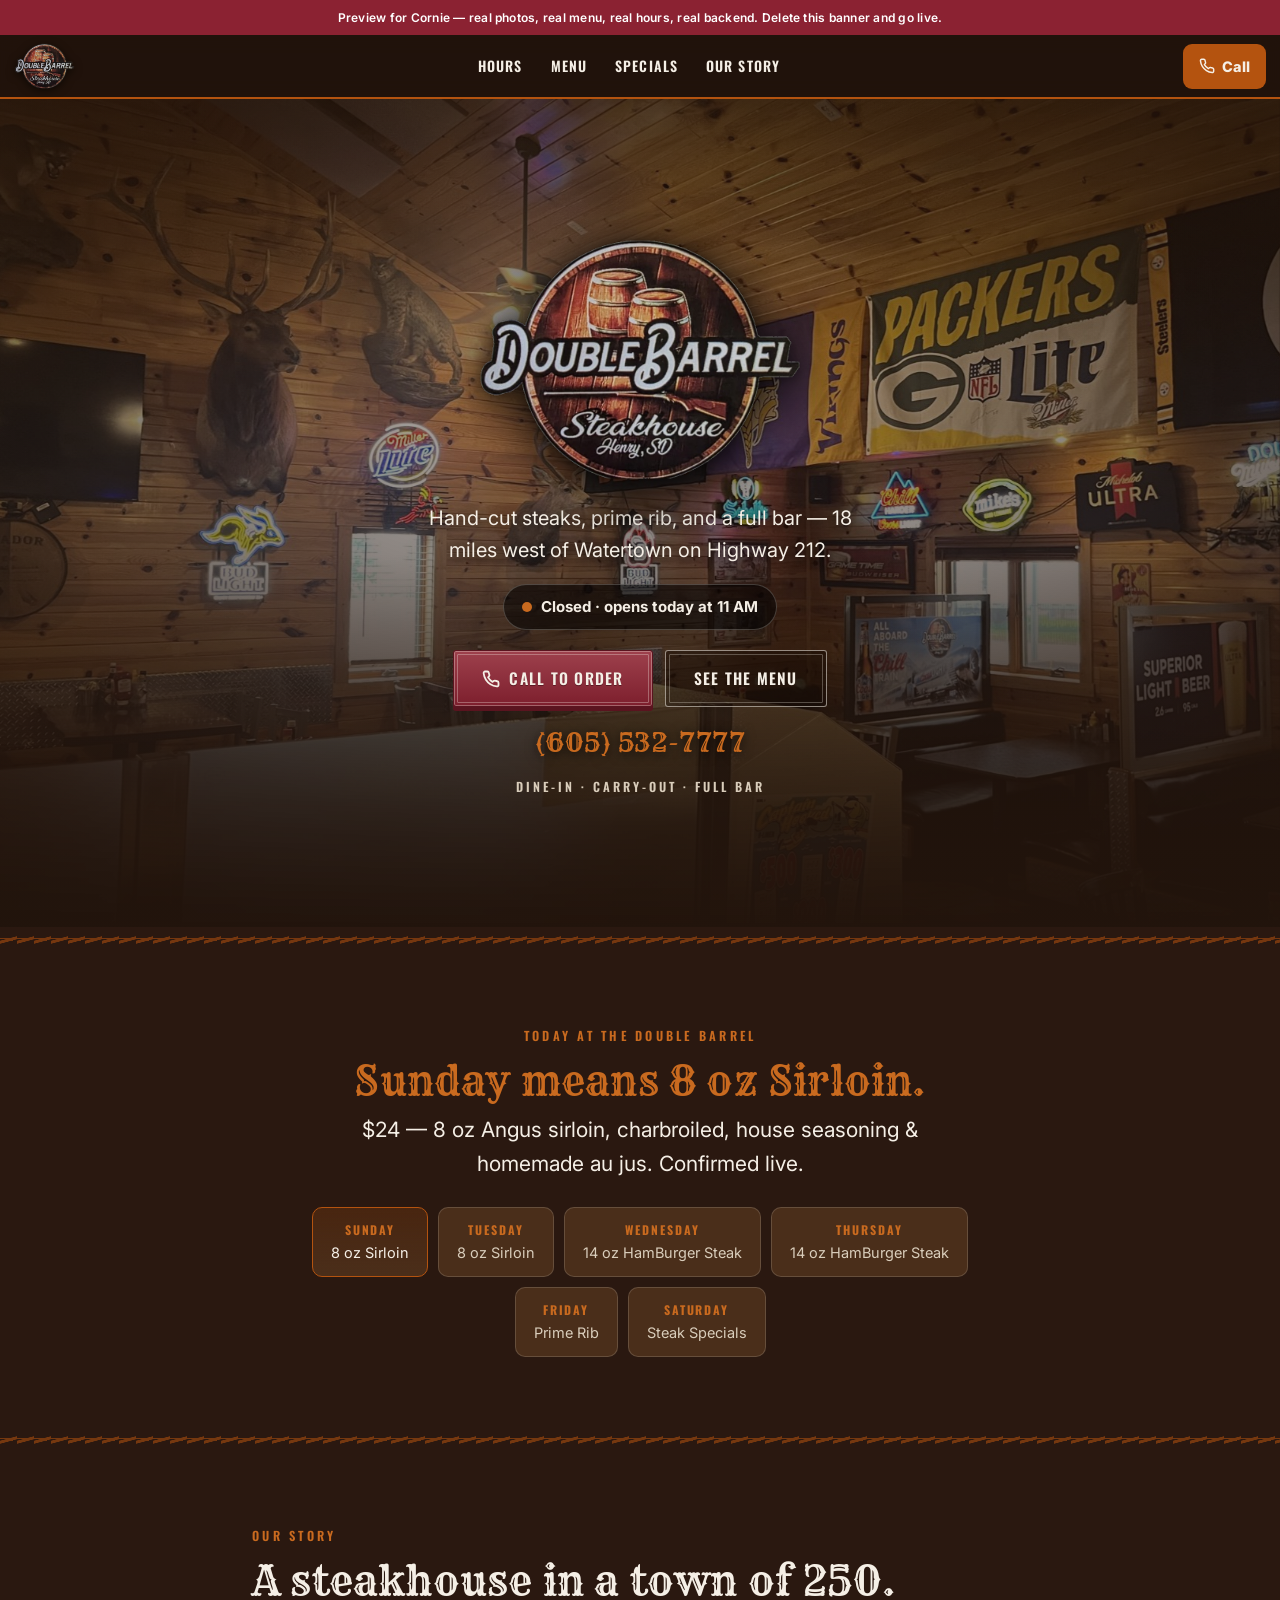
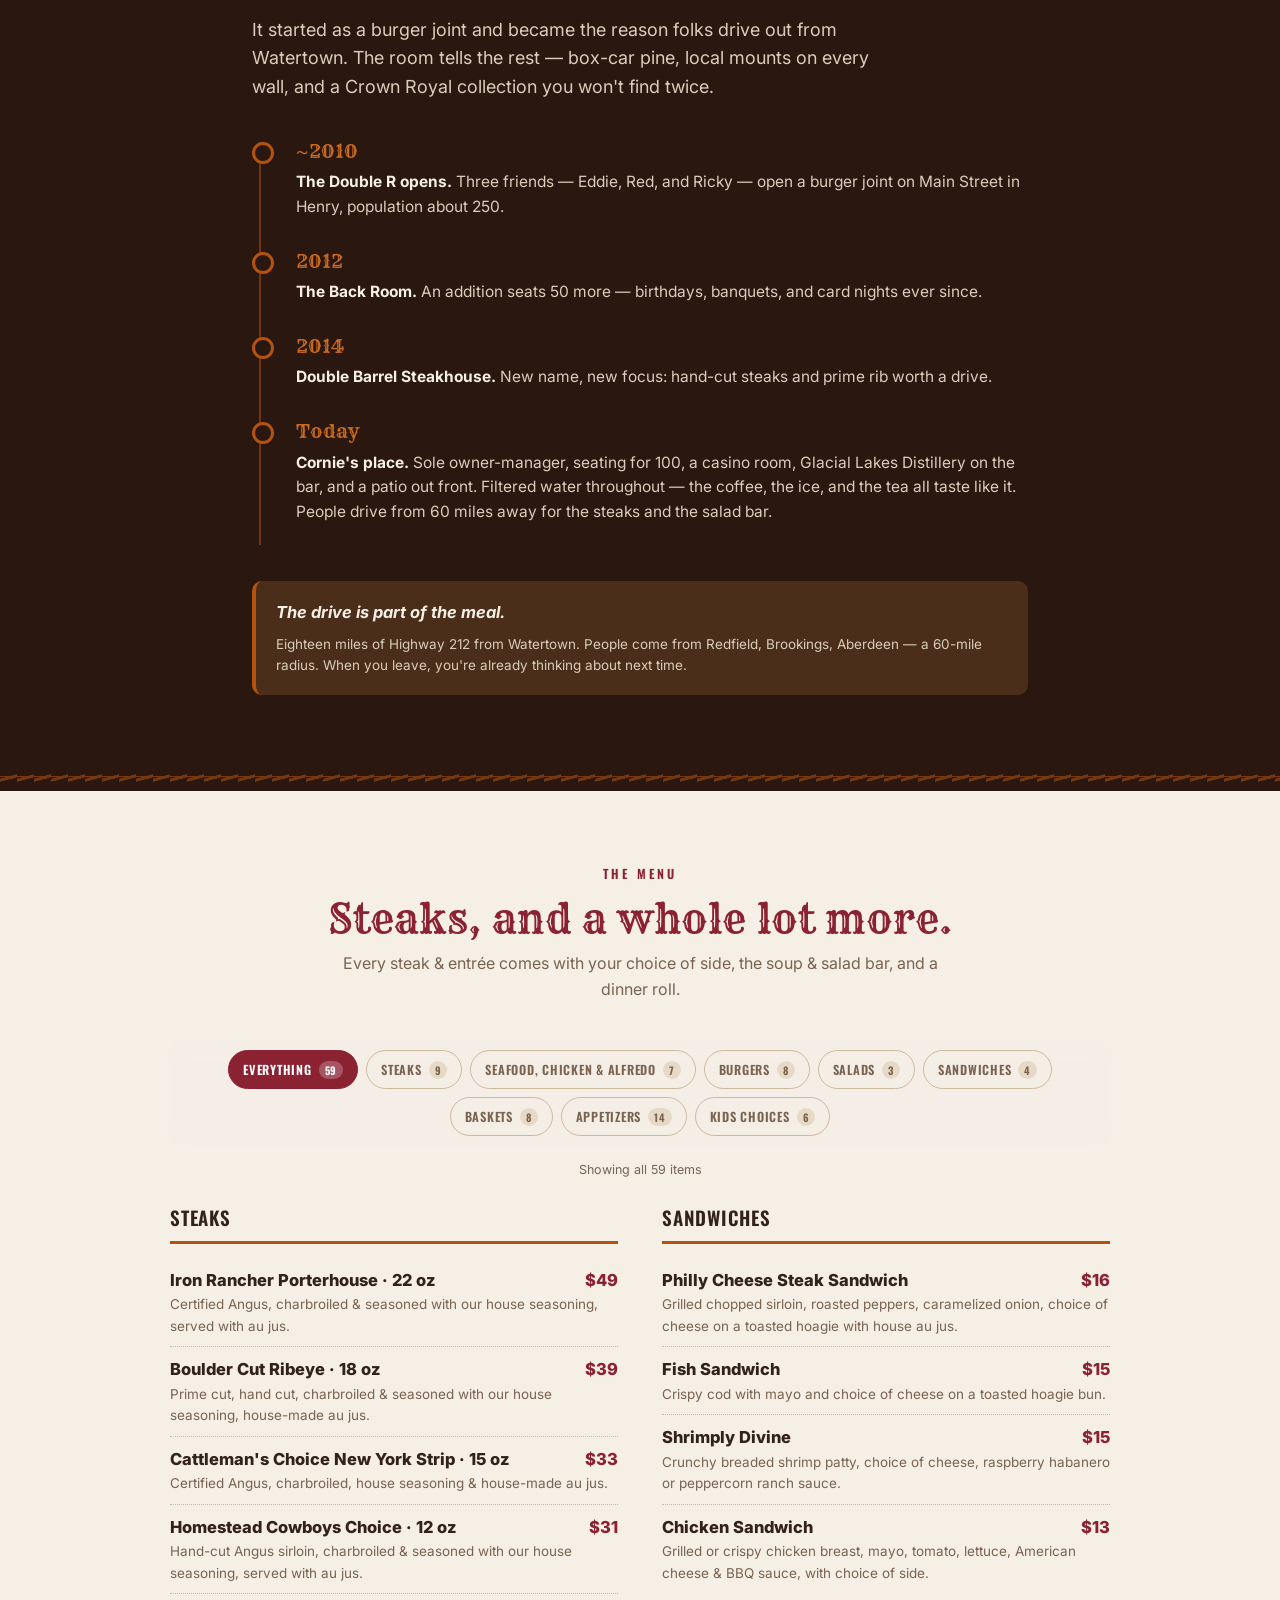
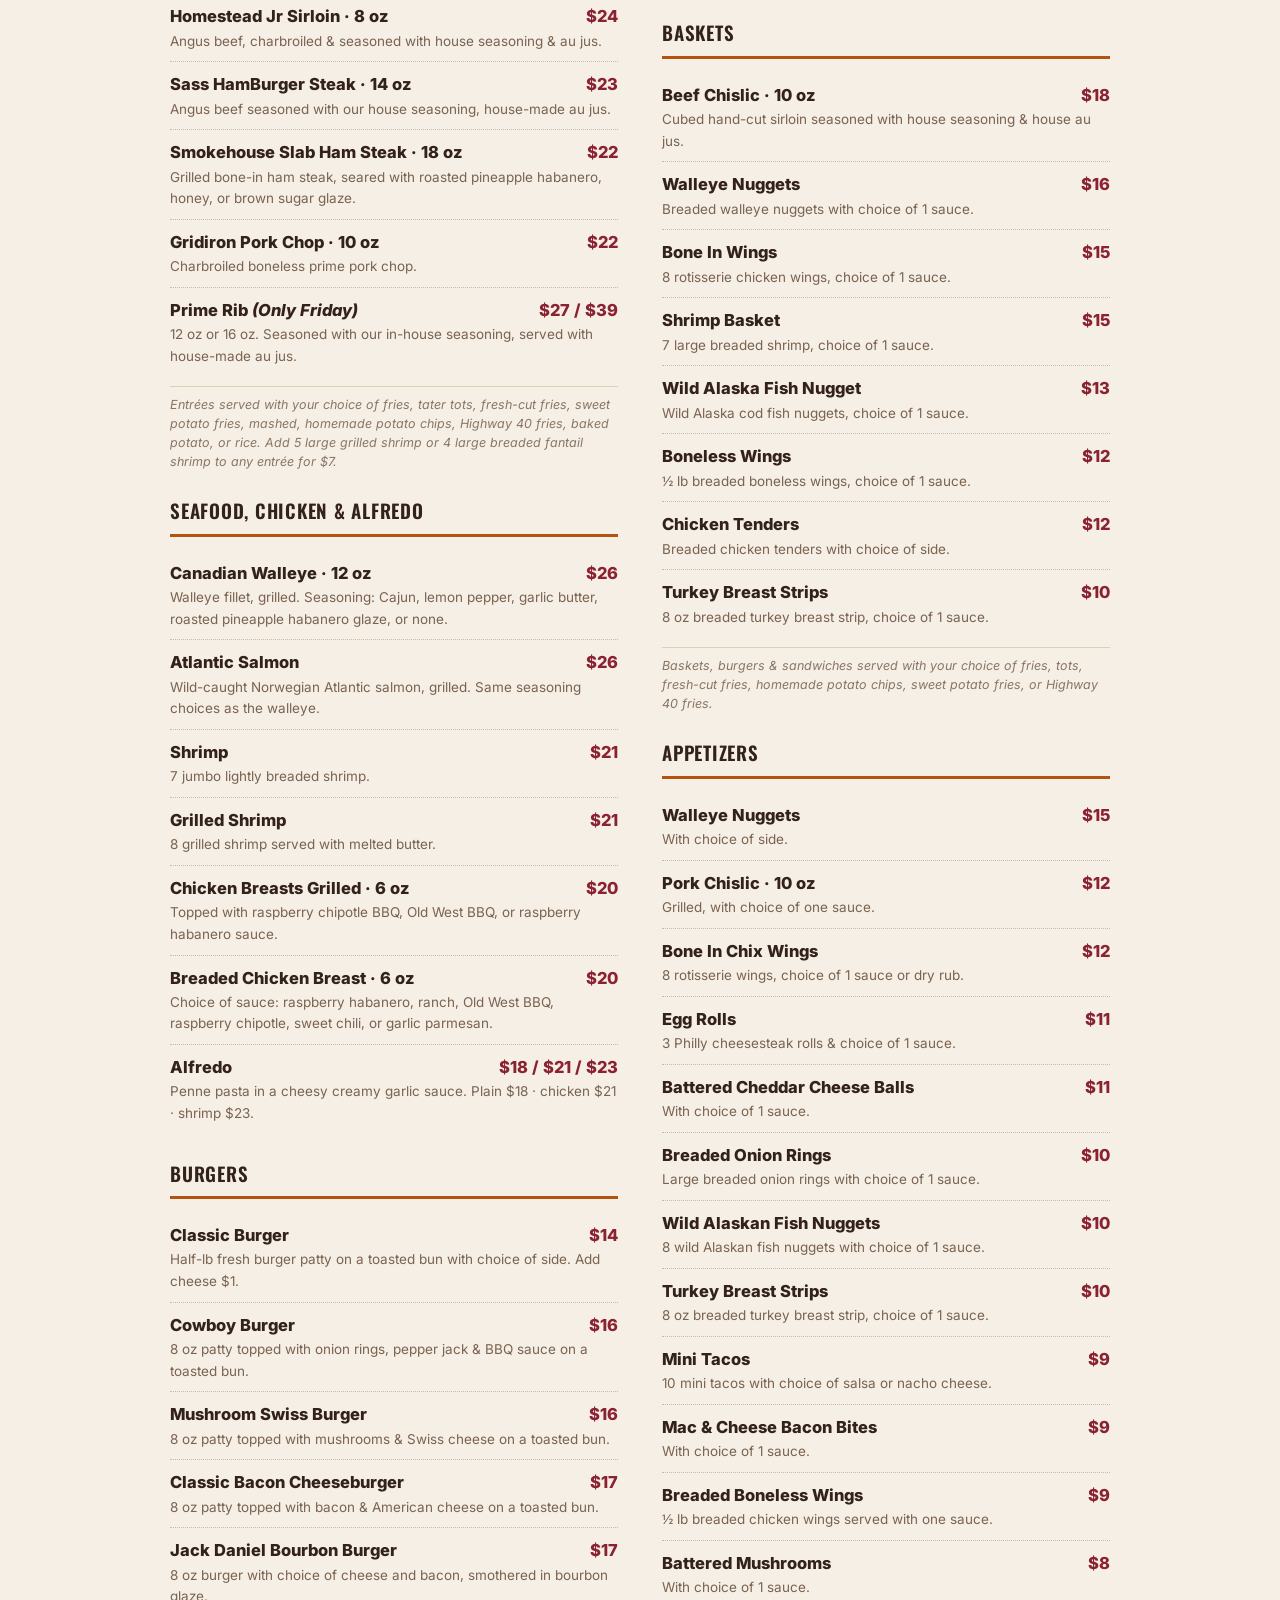
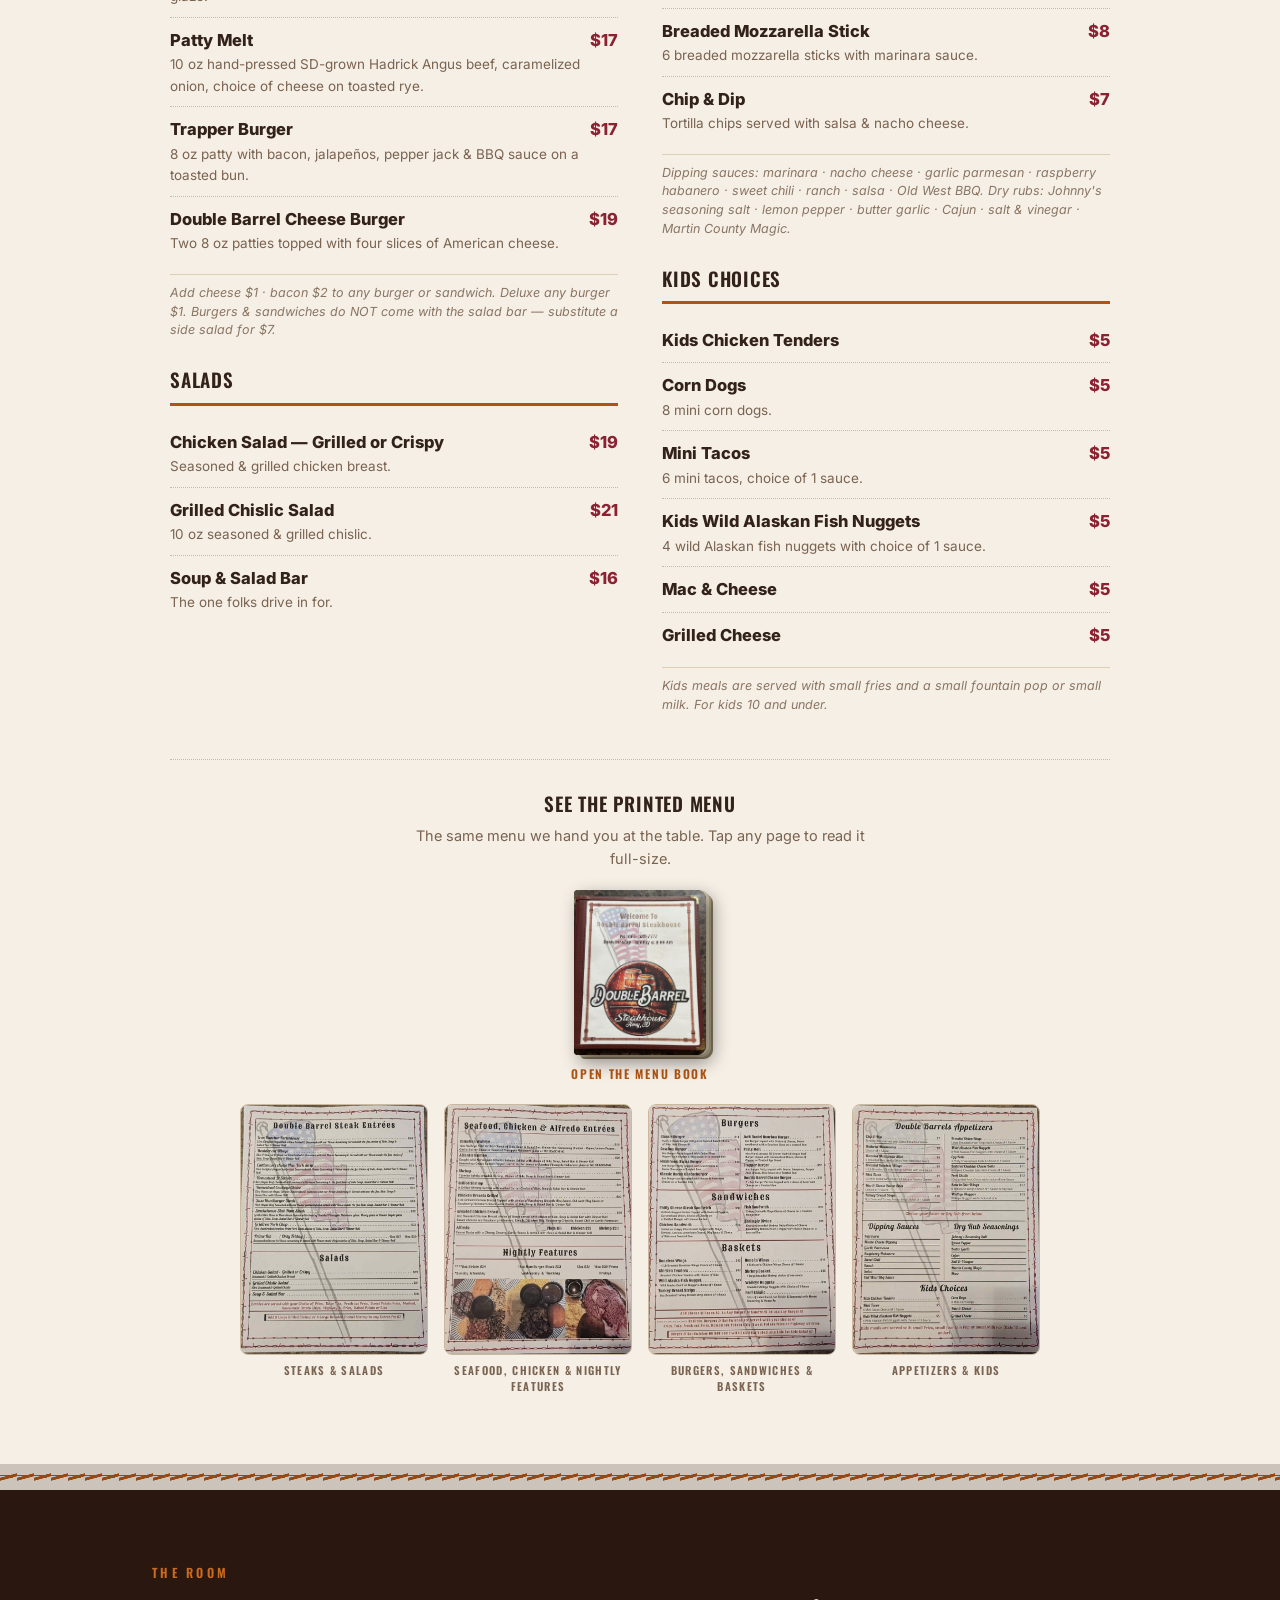
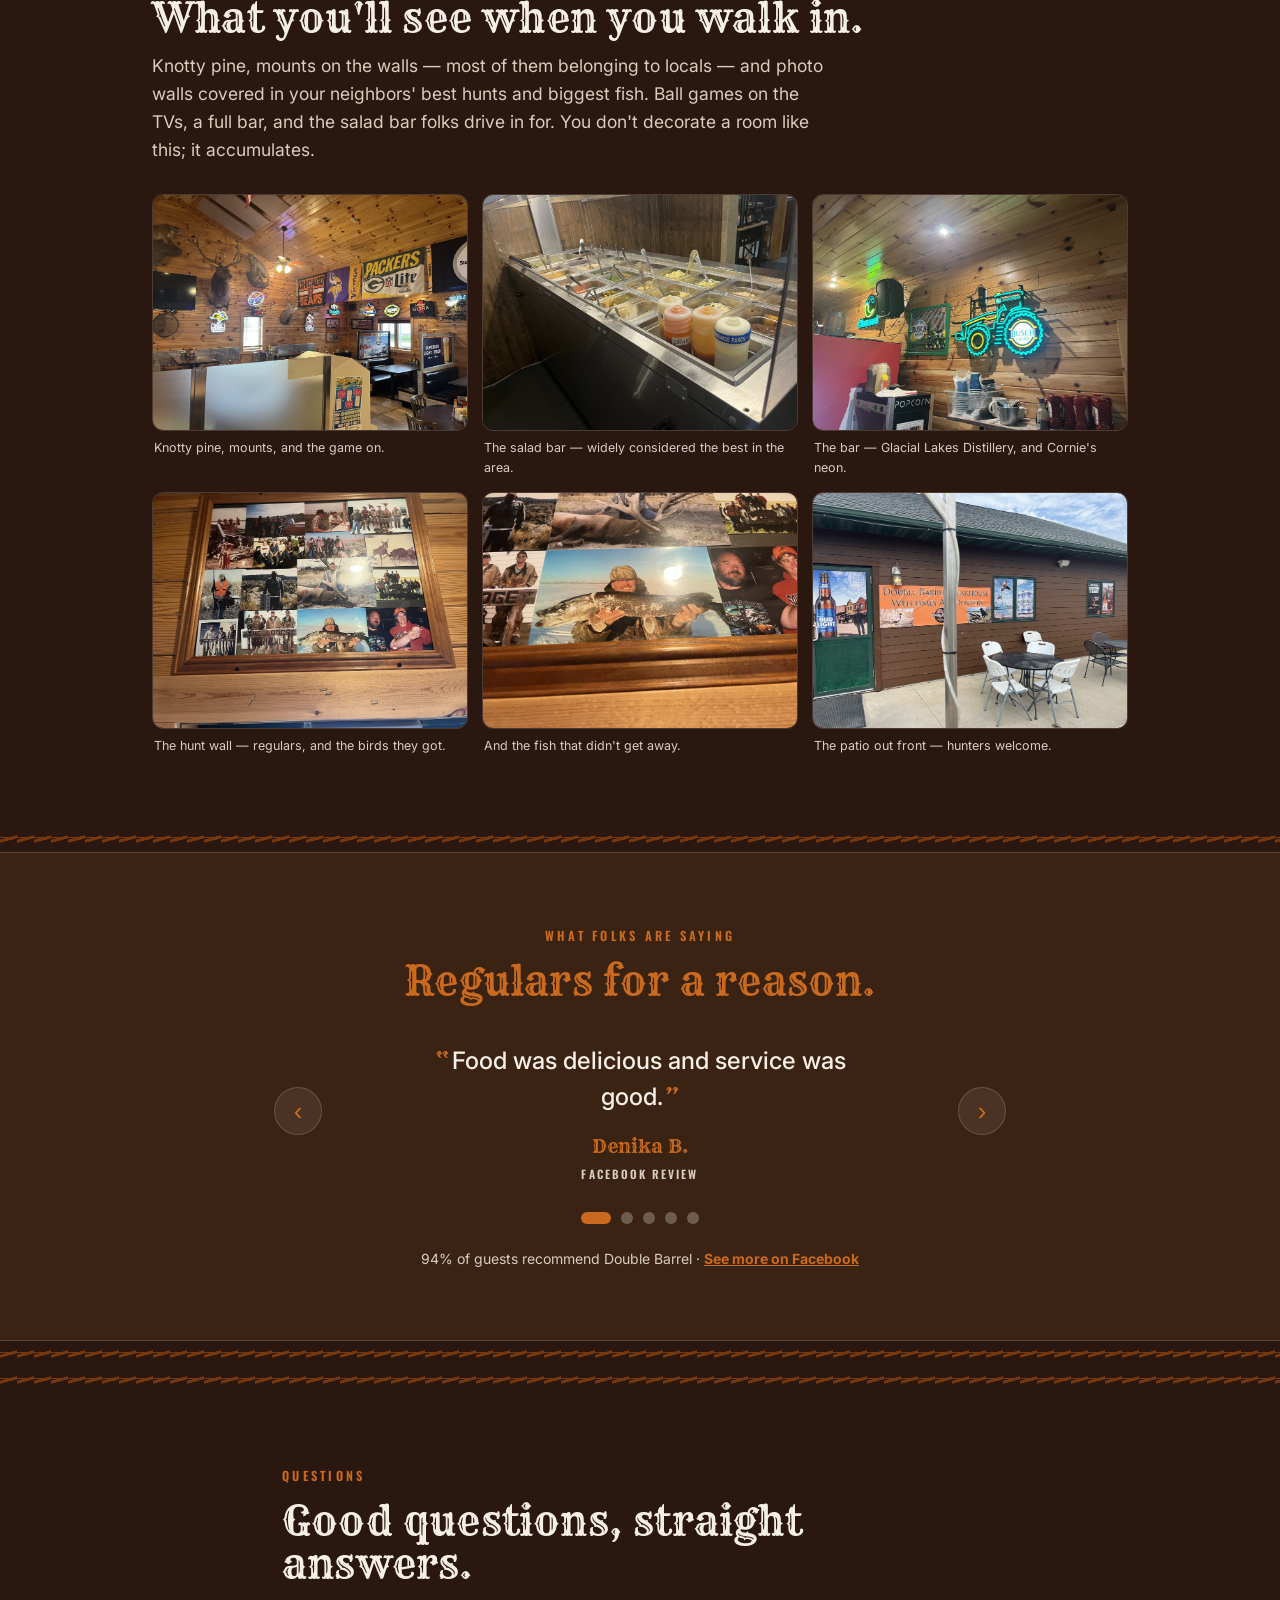
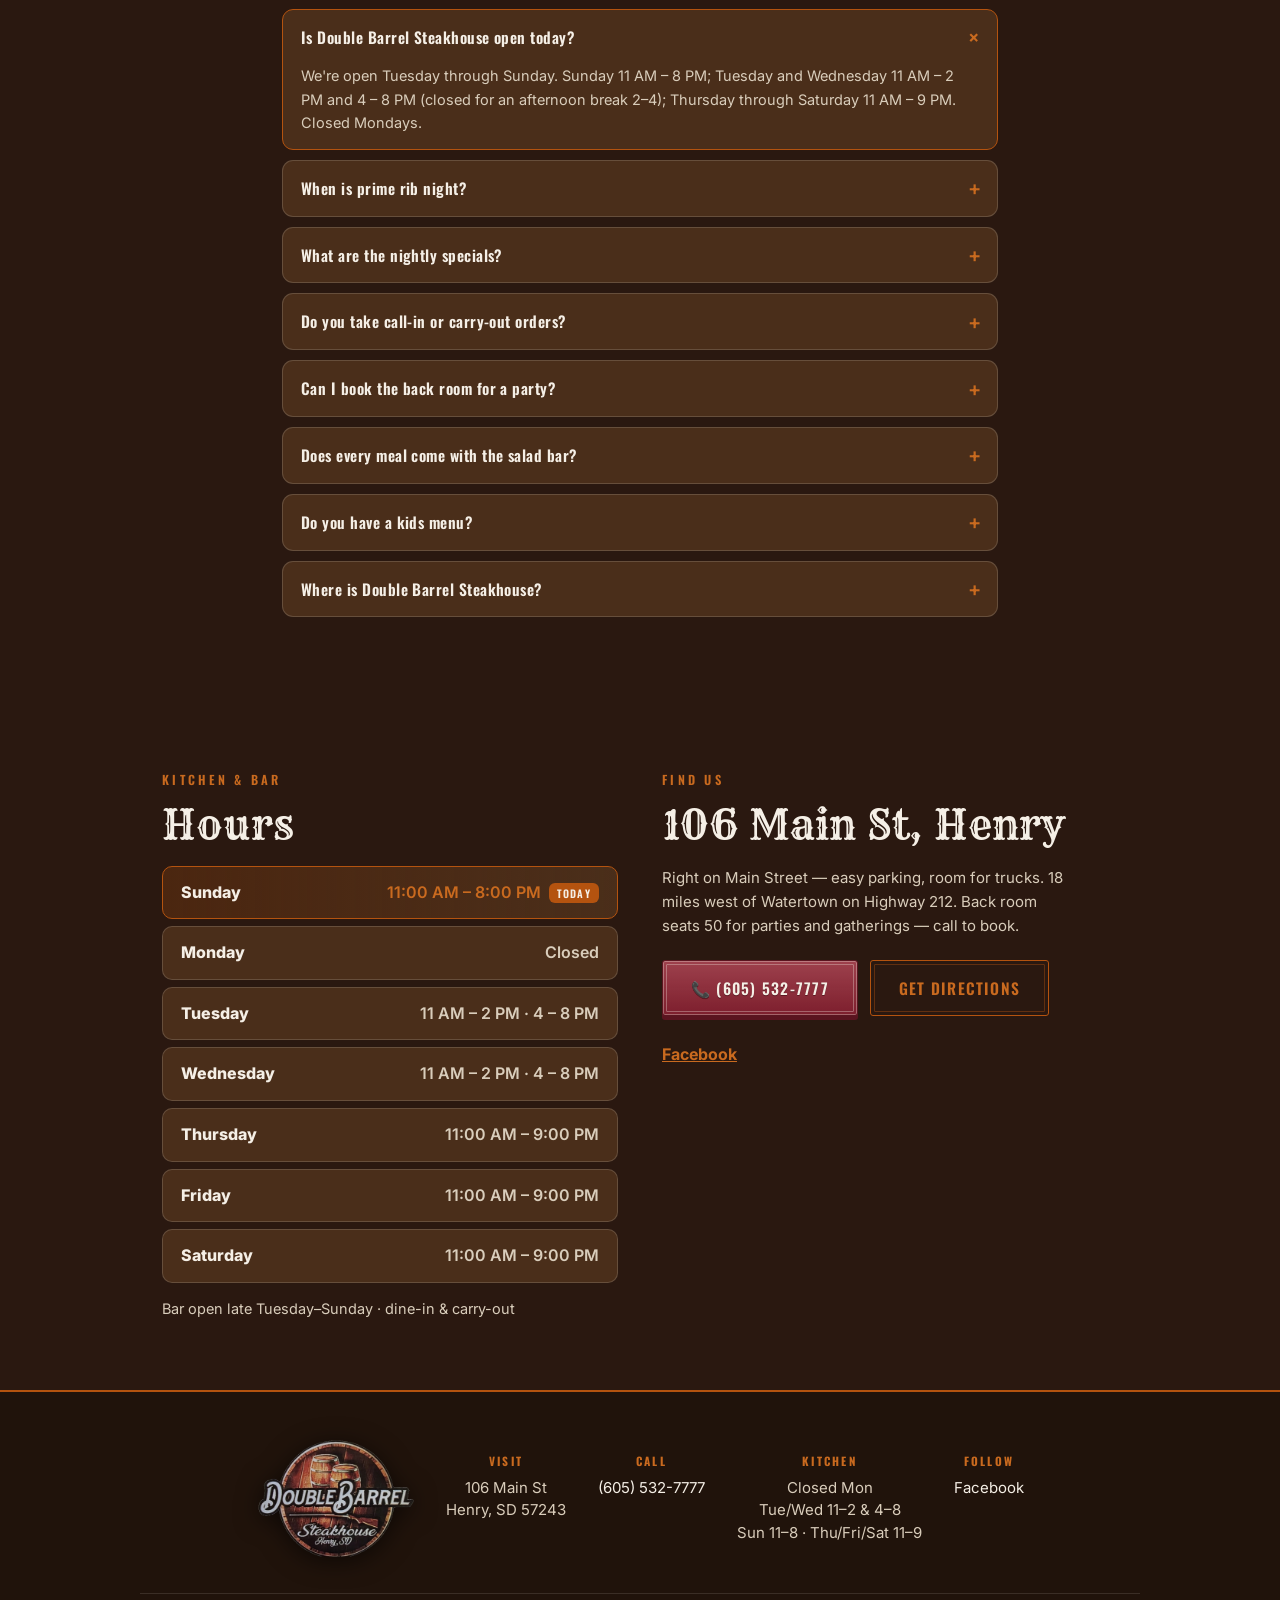
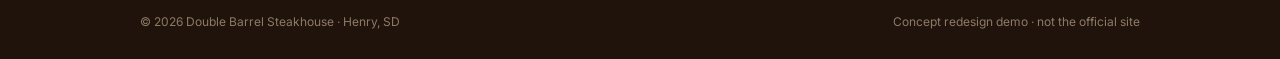
==== index.html @ 5933aaf5 "Add files via upload" ====
<!DOCTYPE html>
<html lang="en">
<head>
<meta charset="UTF-8">
<meta name="viewport" content="width=device-width, initial-scale=1.0">
<title>Double Barrel Steakhouse — Steaks · Prime Rib · Full Bar · Henry, SD</title>
<meta name="description" content="Double Barrel Steakhouse in Henry, SD — hand-cut steaks, prime rib, chislic, a big salad bar, and a full bar. 18 miles from Watertown on Highway 212. Call (605) 532-7777.">
<meta property="og:title" content="Double Barrel Steakhouse — Henry, SD">
<meta property="og:description" content="Hand-cut steaks, prime rib, chislic & a full bar. Dine-in & carry-out in Henry, SD — 18 miles from Watertown. Call (605) 532-7777.">
<meta name="theme-color" content="#3B2314">
<link rel="canonical" href="https://www.doublebarrelsteakhouse.com/">
<!-- ======================================================================
     DOUBLE BARREL STEAKHOUSE — Henry, SD · pre-launch build for Cornie Waldner
     Facts confirmed in-person 2026-07-31 and 2026-08 (real photos, real menu,
     real hours; Prime Rib 12oz pinned at $27; nightly rotation Sun/Tue for
     the 8oz Sirloin, Monday closed with reopening "hoped for, not planned").
     Content (hours/specials/menu) is edited at /admin/ and stored as
     content/*.json — see admin/README.md. Palette: wood #3B2314 · burnt
     orange #B4530F · cream #F5EFE6 · barn red #8B2232. Motion: no autoplay
     carousels, no below-fold parallax.
     ====================================================================== -->
<script type="application/ld+json">
{
  "@context": "https://schema.org",
  "@type": "Restaurant",
  "name": "Double Barrel Steakhouse",
  "servesCuisine": ["Steakhouse", "American", "Bar food"],
  "telephone": "+1-605-532-7777",
  "email": "waldner8300@hotmail.com",
  "url": "https://www.doublebarrelsteakhouse.com",
  "address": {"@type": "PostalAddress", "streetAddress": "106 Main St", "addressLocality": "Henry", "addressRegion": "SD", "postalCode": "57243", "addressCountry": "US"},
  "geo": {"@type": "GeoCoordinates", "latitude": 44.8825, "longitude": -97.4614},
  "priceRange": "$$",
  "acceptsReservations": "True",
  "hasMenu": {"@type": "Menu", "name": "Dinner menu"},
  "openingHoursSpecification": [
    {"@type": "OpeningHoursSpecification", "dayOfWeek": "Sunday",    "opens": "11:00", "closes": "20:00"},
    {"@type": "OpeningHoursSpecification", "dayOfWeek": "Tuesday",   "opens": "11:00", "closes": "14:00"},
    {"@type": "OpeningHoursSpecification", "dayOfWeek": "Tuesday",   "opens": "16:00", "closes": "20:00"},
    {"@type": "OpeningHoursSpecification", "dayOfWeek": "Wednesday", "opens": "11:00", "closes": "14:00"},
    {"@type": "OpeningHoursSpecification", "dayOfWeek": "Wednesday", "opens": "16:00", "closes": "20:00"},
    {"@type": "OpeningHoursSpecification", "dayOfWeek": "Thursday",  "opens": "11:00", "closes": "21:00"},
    {"@type": "OpeningHoursSpecification", "dayOfWeek": "Friday",    "opens": "11:00", "closes": "21:00"},
    {"@type": "OpeningHoursSpecification", "dayOfWeek": "Saturday",  "opens": "11:00", "closes": "21:00"}
  ],
  "amenityFeature": [{"@type": "LocationFeatureSpecification", "name": "Full bar"}, {"@type": "LocationFeatureSpecification", "name": "Salad bar"}, {"@type": "LocationFeatureSpecification", "name": "Carry-out"}, {"@type": "LocationFeatureSpecification", "name": "Private back room (seats 50)"}]
}
</script>
<script type="application/ld+json" id="faqSchema">
{
 "@context": "https://schema.org",
 "@type": "FAQPage",
 "mainEntity": [
  {
   "@type": "Question",
   "name": "Is Double Barrel Steakhouse open today?",
   "acceptedAnswer": {
    "@type": "Answer",
    "text": "We're open Tuesday through Sunday. Sunday 11 AM \u2013 8 PM; Tuesday and Wednesday 11 AM \u2013 2 PM and 4 \u2013 8 PM (closed for an afternoon break 2\u20134); Thursday through Saturday 11 AM \u2013 9 PM. Closed Mondays."
   }
  },
  {
   "@type": "Question",
   "name": "When is prime rib night?",
   "acceptedAnswer": {
    "@type": "Answer",
    "text": "Fridays only \u2014 slow-roasted with our house seasoning and homemade au jus, 12 oz for $27 or 16 oz for $39, while it lasts."
   }
  },
  {
   "@type": "Question",
   "name": "What are the nightly specials?",
   "acceptedAnswer": {
    "@type": "Answer",
    "text": "8 oz Sirloin ($24) on Sunday and Tuesday, 14 oz HamBurger Steak ($23) Wednesday and Thursday, prime rib on Fridays, and Steak Specials Saturday \u2014 usually more than one cut, posted on our Facebook."
   }
  },
  {
   "@type": "Question",
   "name": "Do you take call-in or carry-out orders?",
   "acceptedAnswer": {
    "@type": "Answer",
    "text": "Yes \u2014 call (605) 532-7777 and we'll have it ready. Dine-in and carry-out, with a full bar in house."
   }
  },
  {
   "@type": "Question",
   "name": "Can I book the back room for a party?",
   "acceptedAnswer": {
    "@type": "Answer",
    "text": "Yes. The back room seats about 50 for birthdays, banquets, meetings, and card nights. Call (605) 532-7777 to book a date."
   }
  },
  {
   "@type": "Question",
   "name": "Does every meal come with the salad bar?",
   "acceptedAnswer": {
    "@type": "Answer",
    "text": "Steaks and entr\u00e9es come with the soup & salad bar, a side, and a dinner roll. Burgers, sandwiches, and baskets don't \u2014 you can substitute a side salad for $7, or add the full salad bar as its own item ($16)."
   }
  },
  {
   "@type": "Question",
   "name": "Do you have a kids menu?",
   "acceptedAnswer": {
    "@type": "Answer",
    "text": "Yes \u2014 for kids 10 and under: chicken tenders, mini corn dogs, mini tacos, fish nuggets, mac & cheese, or grilled cheese, each $5 with small fries and a small pop or milk."
   }
  },
  {
   "@type": "Question",
   "name": "Where is Double Barrel Steakhouse?",
   "acceptedAnswer": {
    "@type": "Answer",
    "text": "106 Main Street in Henry, South Dakota \u2014 about 18 miles west of Watertown on Highway 212. Easy parking on Main Street, with room for trucks."
   }
  }
 ]
}
</script>
<link rel="preconnect" href="https://fonts.googleapis.com">
<link rel="preconnect" href="https://fonts.gstatic.com" crossorigin>
<link href="https://fonts.googleapis.com/css2?family=Rye&family=Oswald:wght@500;600;700&family=Inter:wght@400;500;600;700;800&display=swap" rel="stylesheet">
<link rel="stylesheet" href="styles.css">
</head>
<body id="top">

<!-- Draft notice — REMOVE this line before launch -->
<div class="draft-note">Preview for Cornie — real photos, real menu, real hours, real backend. Delete this banner and go live.</div>

<!-- ===== PERSISTENT NAV (brief §3: HOURS / MENU / SPECIALS / STORY + call) ===== -->
<header class="nav" id="nav">
  <a class="nav-brand" href="#top"><img src="images/logo.png" alt="Double Barrel Steakhouse"></a>
  <nav class="nav-links" aria-label="Primary">
    <a href="#hours">Hours</a>
    <a href="#menu">Menu</a>
    <a href="#today">Specials</a>
    <a href="#story" class="nl-story">Our Story</a>
  </nav>
  <a href="tel:+16055327777" class="nav-call" aria-label="Call Double Barrel Steakhouse"><svg viewBox="0 0 24 24" fill="none" stroke="currentColor" stroke-width="2.2" stroke-linecap="round" stroke-linejoin="round"><path d="M22 16.9v3a2 2 0 0 1-2.2 2 19.8 19.8 0 0 1-8.6-3 19.5 19.5 0 0 1-6-6 19.8 19.8 0 0 1-3-8.6A2 2 0 0 1 4.1 2h3a2 2 0 0 1 2 1.7c.1.9.4 1.8.7 2.7a2 2 0 0 1-.5 2.1L8.1 9.9a16 16 0 0 0 6 6l1.4-1.2a2 2 0 0 1 2.1-.4c.9.3 1.8.6 2.7.7a2 2 0 0 1 1.7 2z"/></svg><span>Call</span></a>
</header>

<!-- ===== 1 · HERO (gentle parallax permitted on hero only) ===== -->
<section class="hero">
  <div class="hero-bg" id="heroBg"></div>
  <div class="hero-scrim"></div>
  <div class="hero-inner">
    <img class="hero-logo" src="images/logo.png" alt="Double Barrel Steakhouse — Henry, SD" width="836" height="630">
    <p class="hero-sub">Hand-cut steaks, prime rib, and a full bar — 18 miles west of Watertown on Highway&nbsp;212.</p>
    <div class="hero-status" id="statusPill"><span class="dot"></span><span id="statusText">Checking hours…</span></div>
    <div class="hero-cta">
      <a class="btn btn-red" href="tel:+16055327777">
        <svg viewBox="0 0 24 24" width="18" height="18" fill="none" stroke="#F5EFE6" stroke-width="2.4" stroke-linecap="round" stroke-linejoin="round"><path d="M22 16.9v3a2 2 0 0 1-2.2 2 19.8 19.8 0 0 1-8.6-3 19.5 19.5 0 0 1-6-6 19.8 19.8 0 0 1-3-8.6A2 2 0 0 1 4.1 2h3a2 2 0 0 1 2 1.7c.1.9.4 1.8.7 2.7a2 2 0 0 1-.5 2.1L8.1 9.9a16 16 0 0 0 6 6l1.4-1.2a2 2 0 0 1 2.1-.4c.9.3 1.8.6 2.7.7a2 2 0 0 1 1.7 2z"/></svg>
        Call to Order</a>
      <a class="btn btn-ghost" href="#menu">See the Menu</a>
    </div>
    <a class="hero-phone" href="tel:+16055327777">(605) 532-7777</a>
    <p class="hero-tags">Dine-In · Carry-Out · Full Bar</p>
  </div>
</section>

<div class="wire" aria-hidden="true"></div>

<!-- ===== 2 · TODAY AT THE DOUBLE BARREL (owner-editable; JS picks today) ===== -->
<section class="today" id="today">
  <span class="eyebrow">Today at the Double Barrel</span>
  <h2 id="todayTitle">Today's special</h2>
  <p class="today-line" id="todayLine">Loading…</p>
  <!-- Fed by the owner's editor at /admin/ (content/specials.json), with the
       values in script.js as a fallback if that file is ever unreachable. -->
  <div class="rotation" id="rotationRow"></div>
  <!-- Saturdays usually run more than one steak special. Cornie fills this in
       by hand from his own Facebook post — hidden unless he's turned it on. -->
  <div class="featured" id="featuredSpecials" hidden></div>
</section>

<div class="wire" aria-hidden="true"></div>

<!-- ===== 3 · OUR STORY — abbreviated, timeline (brief §5) ===== -->
<section class="story" id="story">
  <span class="eyebrow">Our Story</span>
  <h2>A steakhouse in a town of 250.</h2>
  <p class="story-lead">It started as a burger joint and became the reason folks drive out from Watertown.
     The room tells the rest — box-car pine, local mounts on every wall, and a Crown Royal
     collection you won't find twice.</p>
  <ol class="timeline">
    <li><span class="tl-year">~2010</span><div><b>The Double R opens.</b> Three friends — Eddie, Red, and Ricky — open a burger joint on Main Street in Henry, population about 250.</div></li>
    <li><span class="tl-year">2012</span><div><b>The Back Room.</b> An addition seats 50 more — birthdays, banquets, and card nights ever since.</div></li>
    <li><span class="tl-year">2014</span><div><b>Double Barrel Steakhouse.</b> New name, new focus: hand-cut steaks and prime rib worth a drive.</div></li>
    <li><span class="tl-year">Today</span><div><b>Cornie's place.</b> Sole owner-manager, seating for 100, a casino room, Glacial Lakes Distillery on the bar, and a patio out front. Filtered water throughout — the coffee, the ice, and the tea all taste like it. People drive from 60 miles away for the steaks and the salad bar.</div></li>
  </ol>
  <div class="drive-stub"><b>The drive is part of the meal.</b>
    <span>Eighteen miles of Highway 212 from Watertown. People come from Redfield, Brookings, Aberdeen — a 60-mile radius. When you leave, you're already thinking about next time.</span></div>
</section>

<div class="wire" aria-hidden="true"></div>

<!-- ===== 4 · MENU PREVIEW + FULL MENU ===== -->
<section class="menu" id="menu">
  <div class="menu-head">
    <span class="eyebrow">The Menu</span>
    <h2>Steaks, and a whole lot more.</h2>
    <p>Every steak &amp; entrée comes with your choice of side, the soup &amp; salad bar, and a dinner roll.</p>
  </div>
  <!-- Category filter. Built by script.js from the sections below, so it stays
       correct when Cornie adds or renames a section in the editor. With JS off
       it simply never appears and the full menu shows — nothing is hidden. -->
  <div class="menu-filter" id="menuFilter" role="group" aria-label="Filter menu by category" hidden></div>
  <p class="menu-count" id="menuCount" aria-live="polite" hidden></p>
  <div class="menu-cols">
    <div class="menu-col">
      <div class="menu-section" data-cat="steaks">
        <h3>Steaks</h3>
        <ul class="mlist">
          <li><span class="nm">Iron Rancher Porterhouse · 22 oz</span><span class="pr">$49</span><span class="ds">Certified Angus, charbroiled &amp; seasoned with our house seasoning, served with au jus.</span></li>
          <li><span class="nm">Boulder Cut Ribeye · 18 oz</span><span class="pr">$39</span><span class="ds">Prime cut, hand cut, charbroiled &amp; seasoned with our house seasoning, house-made au jus.</span></li>
          <li><span class="nm">Cattleman's Choice New York Strip · 15 oz</span><span class="pr">$33</span><span class="ds">Certified Angus, charbroiled, house seasoning &amp; house-made au jus.</span></li>
          <li><span class="nm">Homestead Cowboys Choice · 12 oz</span><span class="pr">$31</span><span class="ds">Hand-cut Angus sirloin, charbroiled &amp; seasoned with our house seasoning, served with au jus.</span></li>
          <li><span class="nm">Homestead Jr Sirloin · 8 oz</span><span class="pr">$24</span><span class="ds">Angus beef, charbroiled &amp; seasoned with house seasoning &amp; au jus.</span></li>
          <li><span class="nm">Sass HamBurger Steak · 14 oz</span><span class="pr">$23</span><span class="ds">Angus beef seasoned with our house seasoning, house-made au jus.</span></li>
          <li><span class="nm">Smokehouse Slab Ham Steak · 18 oz</span><span class="pr">$22</span><span class="ds">Grilled bone-in ham steak, seared with roasted pineapple habanero, honey, or brown sugar glaze.</span></li>
          <li><span class="nm">Gridiron Pork Chop · 10 oz</span><span class="pr">$22</span><span class="ds">Charbroiled boneless prime pork chop.</span></li>
          <li><span class="nm">Prime Rib <em>(Only Friday)</em></span><span class="pr">$27 / $39</span><span class="ds">12 oz or 16 oz. Seasoned with our in-house seasoning, served with house-made au jus.</span></li>
        </ul>
        <p class="mnote">Entrées served with your choice of fries, tater tots, fresh-cut fries, sweet potato fries, mashed, homemade potato chips, Highway 40 fries, baked potato, or rice. Add 5 large grilled shrimp or 4 large breaded fantail shrimp to any entrée for $7.</p>
      </div>
      <div class="menu-section" data-cat="seafood-chicken-alfredo">
        <h3 style="margin-top:24px">Seafood, Chicken &amp; Alfredo</h3>
        <ul class="mlist">
          <li><span class="nm">Canadian Walleye · 12 oz</span><span class="pr">$26</span><span class="ds">Walleye fillet, grilled. Seasoning: Cajun, lemon pepper, garlic butter, roasted pineapple habanero glaze, or none.</span></li>
          <li><span class="nm">Atlantic Salmon</span><span class="pr">$26</span><span class="ds">Wild-caught Norwegian Atlantic salmon, grilled. Same seasoning choices as the walleye.</span></li>
          <li><span class="nm">Shrimp</span><span class="pr">$21</span><span class="ds">7 jumbo lightly breaded shrimp.</span></li>
          <li><span class="nm">Grilled Shrimp</span><span class="pr">$21</span><span class="ds">8 grilled shrimp served with melted butter.</span></li>
          <li><span class="nm">Chicken Breasts Grilled · 6 oz</span><span class="pr">$20</span><span class="ds">Topped with raspberry chipotle BBQ, Old West BBQ, or raspberry habanero sauce.</span></li>
          <li><span class="nm">Breaded Chicken Breast · 6 oz</span><span class="pr">$20</span><span class="ds">Choice of sauce: raspberry habanero, ranch, Old West BBQ, raspberry chipotle, sweet chili, or garlic parmesan.</span></li>
          <li><span class="nm">Alfredo</span><span class="pr">$18 / $21 / $23</span><span class="ds">Penne pasta in a cheesy creamy garlic sauce. Plain $18 · chicken $21 · shrimp $23.</span></li>
        </ul>
      </div>
      <div class="menu-section" data-cat="burgers">
        <h3 style="margin-top:24px">Burgers</h3>
        <ul class="mlist">
          <li><span class="nm">Classic Burger</span><span class="pr">$14</span><span class="ds">Half-lb fresh burger patty on a toasted bun with choice of side. Add cheese $1.</span></li>
          <li><span class="nm">Cowboy Burger</span><span class="pr">$16</span><span class="ds">8 oz patty topped with onion rings, pepper jack &amp; BBQ sauce on a toasted bun.</span></li>
          <li><span class="nm">Mushroom Swiss Burger</span><span class="pr">$16</span><span class="ds">8 oz patty topped with mushrooms &amp; Swiss cheese on a toasted bun.</span></li>
          <li><span class="nm">Classic Bacon Cheeseburger</span><span class="pr">$17</span><span class="ds">8 oz patty topped with bacon &amp; American cheese on a toasted bun.</span></li>
          <li><span class="nm">Jack Daniel Bourbon Burger</span><span class="pr">$17</span><span class="ds">8 oz burger with choice of cheese and bacon, smothered in bourbon glaze.</span></li>
          <li><span class="nm">Patty Melt</span><span class="pr">$17</span><span class="ds">10 oz hand-pressed SD-grown Hadrick Angus beef, caramelized onion, choice of cheese on toasted rye.</span></li>
          <li><span class="nm">Trapper Burger</span><span class="pr">$17</span><span class="ds">8 oz patty with bacon, jalapeños, pepper jack &amp; BBQ sauce on a toasted bun.</span></li>
          <li><span class="nm">Double Barrel Cheese Burger</span><span class="pr">$19</span><span class="ds">Two 8 oz patties topped with four slices of American cheese.</span></li>
        </ul>
        <p class="mnote">Add cheese $1 · bacon $2 to any burger or sandwich. Deluxe any burger $1. Burgers &amp; sandwiches do NOT come with the salad bar — substitute a side salad for $7.</p>
      </div>
      <div class="menu-section" data-cat="salads">
        <h3 style="margin-top:24px">Salads</h3>
        <ul class="mlist">
          <li><span class="nm">Chicken Salad — Grilled or Crispy</span><span class="pr">$19</span><span class="ds">Seasoned &amp; grilled chicken breast.</span></li>
          <li><span class="nm">Grilled Chislic Salad</span><span class="pr">$21</span><span class="ds">10 oz seasoned &amp; grilled chislic.</span></li>
          <li><span class="nm">Soup & Salad Bar</span><span class="pr">$16</span><span class="ds">The one folks drive in for.</span></li>
        </ul>
      </div>
    </div>
    <div class="menu-col">
      <div class="menu-section" data-cat="sandwiches">
        <h3>Sandwiches</h3>
        <ul class="mlist">
          <li><span class="nm">Philly Cheese Steak Sandwich</span><span class="pr">$16</span><span class="ds">Grilled chopped sirloin, roasted peppers, caramelized onion, choice of cheese on a toasted hoagie with house au jus.</span></li>
          <li><span class="nm">Fish Sandwich</span><span class="pr">$15</span><span class="ds">Crispy cod with mayo and choice of cheese on a toasted hoagie bun.</span></li>
          <li><span class="nm">Shrimply Divine</span><span class="pr">$15</span><span class="ds">Crunchy breaded shrimp patty, choice of cheese, raspberry habanero or peppercorn ranch sauce.</span></li>
          <li><span class="nm">Chicken Sandwich</span><span class="pr">$13</span><span class="ds">Grilled or crispy chicken breast, mayo, tomato, lettuce, American cheese &amp; BBQ sauce, with choice of side.</span></li>
        </ul>
      </div>
      <div class="menu-section" data-cat="baskets">
        <h3 style="margin-top:24px">Baskets</h3>
        <ul class="mlist">
          <li><span class="nm">Beef Chislic · 10 oz</span><span class="pr">$18</span><span class="ds">Cubed hand-cut sirloin seasoned with house seasoning &amp; house au jus.</span></li>
          <li><span class="nm">Walleye Nuggets</span><span class="pr">$16</span><span class="ds">Breaded walleye nuggets with choice of 1 sauce.</span></li>
          <li><span class="nm">Bone In Wings</span><span class="pr">$15</span><span class="ds">8 rotisserie chicken wings, choice of 1 sauce.</span></li>
          <li><span class="nm">Shrimp Basket</span><span class="pr">$15</span><span class="ds">7 large breaded shrimp, choice of 1 sauce.</span></li>
          <li><span class="nm">Wild Alaska Fish Nugget</span><span class="pr">$13</span><span class="ds">Wild Alaska cod fish nuggets, choice of 1 sauce.</span></li>
          <li><span class="nm">Boneless Wings</span><span class="pr">$12</span><span class="ds">½ lb breaded boneless wings, choice of 1 sauce.</span></li>
          <li><span class="nm">Chicken Tenders</span><span class="pr">$12</span><span class="ds">Breaded chicken tenders with choice of side.</span></li>
          <li><span class="nm">Turkey Breast Strips</span><span class="pr">$10</span><span class="ds">8 oz breaded turkey breast strip, choice of 1 sauce.</span></li>
        </ul>
        <p class="mnote">Baskets, burgers &amp; sandwiches served with your choice of fries, tots, fresh-cut fries, homemade potato chips, sweet potato fries, or Highway 40 fries.</p>
      </div>
      <div class="menu-section" data-cat="appetizers">
        <h3 style="margin-top:24px">Appetizers</h3>
        <ul class="mlist">
          <li><span class="nm">Walleye Nuggets</span><span class="pr">$15</span><span class="ds">With choice of side.</span></li>
          <li><span class="nm">Pork Chislic · 10 oz</span><span class="pr">$12</span><span class="ds">Grilled, with choice of one sauce.</span></li>
          <li><span class="nm">Bone In Chix Wings</span><span class="pr">$12</span><span class="ds">8 rotisserie wings, choice of 1 sauce or dry rub.</span></li>
          <li><span class="nm">Egg Rolls</span><span class="pr">$11</span><span class="ds">3 Philly cheesesteak rolls &amp; choice of 1 sauce.</span></li>
          <li><span class="nm">Battered Cheddar Cheese Balls</span><span class="pr">$11</span><span class="ds">With choice of 1 sauce.</span></li>
          <li><span class="nm">Breaded Onion Rings</span><span class="pr">$10</span><span class="ds">Large breaded onion rings with choice of 1 sauce.</span></li>
          <li><span class="nm">Wild Alaskan Fish Nuggets</span><span class="pr">$10</span><span class="ds">8 wild Alaskan fish nuggets with choice of 1 sauce.</span></li>
          <li><span class="nm">Turkey Breast Strips</span><span class="pr">$10</span><span class="ds">8 oz breaded turkey breast strip, choice of 1 sauce.</span></li>
          <li><span class="nm">Mini Tacos</span><span class="pr">$9</span><span class="ds">10 mini tacos with choice of salsa or nacho cheese.</span></li>
          <li><span class="nm">Mac & Cheese Bacon Bites</span><span class="pr">$9</span><span class="ds">With choice of 1 sauce.</span></li>
          <li><span class="nm">Breaded Boneless Wings</span><span class="pr">$9</span><span class="ds">½ lb breaded chicken wings served with one sauce.</span></li>
          <li><span class="nm">Battered Mushrooms</span><span class="pr">$8</span><span class="ds">With choice of 1 sauce.</span></li>
          <li><span class="nm">Breaded Mozzarella Stick</span><span class="pr">$8</span><span class="ds">6 breaded mozzarella sticks with marinara sauce.</span></li>
          <li><span class="nm">Chip & Dip</span><span class="pr">$7</span><span class="ds">Tortilla chips served with salsa &amp; nacho cheese.</span></li>
        </ul>
        <p class="mnote">Dipping sauces: marinara · nacho cheese · garlic parmesan · raspberry habanero · sweet chili · ranch · salsa · Old West BBQ. Dry rubs: Johnny's seasoning salt · lemon pepper · butter garlic · Cajun · salt &amp; vinegar · Martin County Magic.</p>
      </div>
      <div class="menu-section" data-cat="kids-choices">
        <h3 style="margin-top:24px">Kids Choices</h3>
        <ul class="mlist">
          <li><span class="nm">Kids Chicken Tenders</span><span class="pr">$5</span></li>
          <li><span class="nm">Corn Dogs</span><span class="pr">$5</span><span class="ds">8 mini corn dogs.</span></li>
          <li><span class="nm">Mini Tacos</span><span class="pr">$5</span><span class="ds">6 mini tacos, choice of 1 sauce.</span></li>
          <li><span class="nm">Kids Wild Alaskan Fish Nuggets</span><span class="pr">$5</span><span class="ds">4 wild Alaskan fish nuggets with choice of 1 sauce.</span></li>
          <li><span class="nm">Mac & Cheese</span><span class="pr">$5</span></li>
          <li><span class="nm">Grilled Cheese</span><span class="pr">$5</span></li>
        </ul>
        <p class="mnote">Kids meals are served with small fries and a small fountain pop or small milk. For kids 10 and under.</p>
      </div>
    </div>
  </div>
  <!-- Printed-menu gallery. A SUPPLEMENT to the typed menu above — text inside
       a photo is invisible to Google and to AI assistants, so the typed menu
       stays primary. Fed by content/printed-menu.json; hidden when empty. -->
  <div class="printed-menu" id="printedMenu" hidden></div>
</section>

<div class="wire wire-cream" aria-hidden="true"></div>

<!-- ===== 5 · THE ROOM (brief §4.5 / §5 "The Room") ===== -->
<section class="room" id="room">
  <span class="eyebrow">The Room</span>
  <h2>What you'll see when you walk in.</h2>
  <p class="room-lead">Knotty pine, mounts on the walls — most of them belonging to locals — and photo walls
     covered in your neighbors' best hunts and biggest fish. Ball games on the TVs, a full bar, and the salad
     bar folks drive in for. You don't decorate a room like this; it accumulates.</p>
  <div class="room-grid">
    <figure><img src="images/dining.jpg" alt="Dining room at Double Barrel — knotty pine, mounts, and TVs" loading="lazy"><figcaption>Knotty pine, mounts, and the game on.</figcaption></figure>
    <figure><img src="images/salad-bar.jpg" alt="The salad bar at Double Barrel Steakhouse" loading="lazy"><figcaption>The salad bar — widely considered the best in the area.</figcaption></figure>
    <figure><img src="images/bar.jpg" alt="The bar at Double Barrel Steakhouse, neon signage and taps" loading="lazy"><figcaption>The bar — Glacial Lakes Distillery, and Cornie's neon.</figcaption></figure>
    <figure><img src="images/gunwall.jpg" alt="Wall of framed hunting photos at Double Barrel" loading="lazy"><figcaption>The hunt wall — regulars, and the birds they got.</figcaption></figure>
    <figure><img src="images/fishing-wall.jpg" alt="Wall of framed fishing photos at Double Barrel" loading="lazy"><figcaption>And the fish that didn't get away.</figcaption></figure>
    <figure><img src="images/exterior-patio.jpg" alt="Patio seating outside Double Barrel Steakhouse" loading="lazy"><figcaption>The patio out front — hunters welcome.</figcaption></figure>
  </div>
  <!-- Fed by content/featured-mount.json via /admin/. Hidden unless Cornie
       has set one — his own cycling "featured mount" segment. -->
  <div class="featured-mount" id="featuredMount" hidden></div>
</section>

<div class="wire" aria-hidden="true"></div>

<!-- ===== REVIEWS — manual controls only (brief §6: no autoplay) ===== -->
<section class="reviews" id="reviews">
  <span class="eyebrow">What folks are saying</span>
  <h2>Regulars for a reason.</h2>
  <div class="rev-stage">
    <button class="rev-arrow prev" id="revPrev" aria-label="Previous review">‹</button>
    <div class="rev-window">
      <div class="rev-track" id="revTrack">
        <!-- Real, verbatim reviews from the restaurant's own site. Add more the
             same way: copy a <figure>…</figure>, edit the quote and the name. -->
        <figure class="rev"><blockquote>Food was delicious and service was good.</blockquote><figcaption>Denika B.<span>Facebook review</span></figcaption></figure>
        <figure class="rev"><blockquote>Seasonings and cuts of meat are awesome.</blockquote><figcaption>Scott H.<span>Facebook review</span></figcaption></figure>
        <figure class="rev"><blockquote>Great service and good food. Highly recommend.</blockquote><figcaption>Phillip M.<span>Facebook review</span></figcaption></figure>
        <figure class="rev"><blockquote>Great food, great service, and fun atmosphere.</blockquote><figcaption>Todd B.<span>Facebook review</span></figcaption></figure>
        <figure class="rev"><blockquote>Best chislic and fresh-cut fries ever!</blockquote><figcaption>Local regular<span>Facebook review</span></figcaption></figure>
      </div>
    </div>
    <button class="rev-arrow next" id="revNext" aria-label="Next review">›</button>
  </div>
  <div class="rev-dots" id="revDots"></div>
  <p class="rev-foot">94% of guests recommend Double Barrel · <a href="https://www.facebook.com/profile.php?id=61551686966697" rel="noopener">See more on Facebook</a></p>
</section>

<div class="wire" aria-hidden="true"></div>

<div class="wire" aria-hidden="true"></div>

<!-- ===== FAQ — the questions people ask Google and the AI assistants.
     Content lives in content/faq.json (edited at /admin/); this markup is the
     crawler-visible baseline and is regenerated from that JSON. The FAQPage
     structured data in <head> is built from the same file. ===== -->
<section class="faq" id="faq">
  <span class="eyebrow">Questions</span>
  <h2>Good questions, straight answers.</h2>
  <div class="faq-list" id="faqList">
  <details class="qa" open><summary>Is Double Barrel Steakhouse open today?</summary><p>We're open Tuesday through Sunday. Sunday 11 AM – 8 PM; Tuesday and Wednesday 11 AM – 2 PM and 4 – 8 PM (closed for an afternoon break 2–4); Thursday through Saturday 11 AM – 9 PM. Closed Mondays.</p></details>
  <details class="qa"><summary>When is prime rib night?</summary><p>Fridays only — slow-roasted with our house seasoning and homemade au jus, 12 oz for $27 or 16 oz for $39, while it lasts.</p></details>
  <details class="qa"><summary>What are the nightly specials?</summary><p>8 oz Sirloin ($24) on Sunday and Tuesday, 14 oz HamBurger Steak ($23) Wednesday and Thursday, prime rib on Fridays, and Steak Specials Saturday — usually more than one cut, posted on our Facebook.</p></details>
  <details class="qa"><summary>Do you take call-in or carry-out orders?</summary><p>Yes — call (605) 532-7777 and we'll have it ready. Dine-in and carry-out, with a full bar in house.</p></details>
  <details class="qa"><summary>Can I book the back room for a party?</summary><p>Yes. The back room seats about 50 for birthdays, banquets, meetings, and card nights. Call (605) 532-7777 to book a date.</p></details>
  <details class="qa"><summary>Does every meal come with the salad bar?</summary><p>Steaks and entrées come with the soup &amp; salad bar, a side, and a dinner roll. Burgers, sandwiches, and baskets don't — you can substitute a side salad for $7, or add the full salad bar as its own item ($16).</p></details>
  <details class="qa"><summary>Do you have a kids menu?</summary><p>Yes — for kids 10 and under: chicken tenders, mini corn dogs, mini tacos, fish nuggets, mac &amp; cheese, or grilled cheese, each $5 with small fries and a small pop or milk.</p></details>
  <details class="qa"><summary>Where is Double Barrel Steakhouse?</summary><p>106 Main Street in Henry, South Dakota — about 18 miles west of Watertown on Highway 212. Easy parking on Main Street, with room for trucks.</p></details>
  </div>
</section>

<!-- ===== 6 · HOURS & FIND US ===== -->
<section class="hoursfind" id="hours">
  <div class="hf-grid">
    <div class="hf-hours">
      <span class="eyebrow">Kitchen &amp; Bar</span>
      <h2>Hours</h2>
      <!-- Hours confirmed in-person with Cornie, 2026-07-31: Closed Mon;
           Tue/Wed 11-2 & 4-8 (afternoon break); Sun 11-8; Thu/Fri/Sat 11-9. Edit them in the HOURS list at
           the top of script.js — grid, hero pill, and footer all update from
           that one list. -->
      <div class="hours-grid" id="hoursGrid"></div>
      <p class="bar-note">Bar open late Tuesday–Sunday · dine-in &amp; carry-out</p>
      <!-- HOLIDAY hours: uncomment & edit when needed -->
      <!-- <p class="holiday">Closed Thanksgiving Day · normal hours Friday.</p> -->
    </div>
    <div class="hf-find" id="find">
      <span class="eyebrow">Find Us</span>
      <h2>106 Main St, Henry</h2>
      <p class="find-line">Right on Main Street — easy parking, room for trucks. 18 miles west of Watertown on
         Highway 212. Back room seats 50 for parties and gatherings — call to book.</p>
      <div class="find-cta">
        <a class="btn btn-red" href="tel:+16055327777">📞 (605) 532-7777</a>
        <a class="btn btn-outline" href="https://maps.google.com/?q=Double+Barrel+Steakhouse+106+Main+St+Henry+SD" rel="noopener">Get Directions</a>
      </div>
      <p class="find-links">
        <!-- TODO: add the Google Business Profile link once claimed (Phase 2). -->
        <a href="https://www.facebook.com/profile.php?id=61551686966697" rel="noopener">Facebook</a>
      </p>
    </div>
  </div>
</section>

<!-- ===== 7 · FOOTER ===== -->
<footer>
  <div class="foot-top">
    <img class="foot-logo" src="images/logo.png" alt="Double Barrel Steakhouse" loading="lazy">
    <div class="foot-cols">
      <div><h5>Visit</h5><p>106 Main St<br>Henry, SD 57243</p></div>
      <div><h5>Call</h5><p><a href="tel:+16055327777">(605) 532-7777</a></p></div>
      <div><h5>Kitchen</h5><p id="footHours">Closed Mon<br>Tue/Wed 11–2 &amp; 4–8<br>Sun 11–8 · Thu/Fri/Sat 11–9</p></div>
      <div><h5>Follow</h5><p><a href="https://www.facebook.com/profile.php?id=61551686966697" rel="noopener">Facebook</a></p></div>
    </div>
  </div>
  <div class="foot-bot">
    <span>© 2026 Double Barrel Steakhouse · Henry, SD</span>
    <span>Concept redesign demo · not the official site</span>
  </div>
</footer>

<!-- Lightbox for the printed-menu pages. Inert until opened by script.js. -->
<!-- The menu BOOK — a leather-bound flipbook of the printed pages. Opened from
     the printed-menu section; each leaf turns in 3D around the spine. The
     magnifier hands off to the flat lightbox below for actual reading. -->
<div class="book-overlay" id="menuBook" hidden role="dialog" aria-modal="true" aria-label="Printed menu book">
  <button class="bk-close" id="bkClose" type="button" aria-label="Close the menu book">&times;</button>
  <div class="bk-stage">
    <div class="book" id="bookEl">
      <div class="bk-lining" aria-hidden="true"></div>
      <div class="bk-edges bk-edges-left" id="bkEdgesL" aria-hidden="true"></div>
      <div class="bk-edges bk-edges-right" id="bkEdgesR" aria-hidden="true"></div>
      <!-- leaves injected by script.js -->
    </div>
  </div>
  <div class="bk-controls">
    <button class="bk-nav" id="bkPrev" type="button" aria-label="Turn back a page">&lsaquo;</button>
    <span class="bk-caption" id="bkCaption" aria-live="polite"></span>
    <button class="bk-nav" id="bkZoom" type="button" aria-label="Read this page full-size">&#8981;</button>
    <button class="bk-nav" id="bkNext" type="button" aria-label="Turn the page">&rsaquo;</button>
  </div>
</div>

<div class="lightbox" id="lightbox" hidden role="dialog" aria-modal="true" aria-label="Printed menu">
  <button class="lb-close" id="lbClose" type="button" aria-label="Close">&times;</button>
  <button class="lb-nav lb-prev" id="lbPrev" type="button" aria-label="Previous page">&lsaquo;</button>
  <figure class="lb-stage">
    <img id="lbImg" src="" alt="">
    <figcaption id="lbCap"></figcaption>
  </figure>
  <button class="lb-nav lb-next" id="lbNext" type="button" aria-label="Next page">&rsaquo;</button>
</div>

<script src="script.js"></script>
</body>
</html>
---- styles.css ----
/* ============================================================
   DOUBLE BARREL STEAKHOUSE — brief-conformant build
   Palette (brief §6): wood #3B2314 · burnt orange #B4530F ·
   cream #F5EFE6 · barn red #8B2232.
   Motion (brief §6): hero parallax only; no autoplay carousels;
   no below-fold parallax; scroll fade-and-rise on story beats.
   Mobile-first · 16px+ body · 44px tap targets · no frameworks.
   ============================================================ */
:root{
  --wood:#3B2314;         /* dark wood brown (brief) */
  --wood-deep:#2A1810;    /* darker ground */
  --wood-panel:#4A2E1A;   /* raised panel */
  --orange:#B4530F;       /* burnt orange (their CTA blocks) */
  --orange-hi:#C96A1F;
  --cream:#F5EFE6;        /* cream (brief) */
  --cream-dim:#D9CDBB;
  --red:#8B2232;          /* barn red (their printed menu borders) */
  --char:#20130B;
  --line:rgba(245,239,230,.16);
  --ok:#5Bbf6a;
  --shadow:0 20px 50px rgba(0,0,0,.45);
}
*{margin:0;padding:0;box-sizing:border-box}
html{scroll-behavior:smooth}
body{background:var(--wood-deep);color:var(--cream);font-family:'Inter',system-ui,sans-serif;font-size:16px;line-height:1.6;-webkit-font-smoothing:antialiased;overflow-x:hidden}
a{color:inherit;text-decoration:none}
img{display:block;max-width:100%}
h1,h2{font-family:'Rye',serif;font-weight:400;line-height:1.08;letter-spacing:.005em}
h3{font-family:'Oswald',sans-serif;font-weight:600;text-transform:uppercase;letter-spacing:.04em}
h2{font-size:clamp(27px,6vw,40px)}
.eyebrow{display:inline-block;font-family:'Oswald';font-weight:600;font-size:12.5px;letter-spacing:.26em;text-transform:uppercase;color:var(--orange-hi);margin-bottom:8px}
section{padding:70px 22px}
/* Buttons dressed as branded steakhouse hardware, not app pills: near-sharp
   corners, Oswald label type, an inset hairline frame like a whiskey label,
   and a bevel with a real press. */
.btn{display:inline-flex;align-items:center;justify-content:center;gap:9px;
  font-family:"Oswald",Impact,sans-serif;font-weight:600;font-size:15.5px;
  text-transform:uppercase;letter-spacing:.08em;
  padding:15px 28px;border-radius:3px;min-height:52px;transition:.16s;position:relative}
.btn-orange{color:var(--cream);border:1px solid #7d3a0a;
  background:linear-gradient(180deg,rgba(255,235,210,.18),rgba(0,0,0,.08)),var(--orange);
  box-shadow:inset 0 0 0 1px rgba(245,239,230,.35),inset 0 0 0 4px transparent,0 4px 0 #7d3a0a;
  text-shadow:0 1px 0 rgba(61,26,5,.45)}
.btn-orange::after{content:"";position:absolute;inset:3px;border:1px solid rgba(245,239,230,.35);
  border-radius:1px;pointer-events:none}
.btn-orange:hover{background:linear-gradient(180deg,rgba(255,235,210,.26),rgba(0,0,0,.05)),var(--orange-hi);
  transform:translateY(-1px);box-shadow:inset 0 0 0 1px rgba(245,239,230,.4),0 5px 0 #7d3a0a}
.btn-orange:active{transform:translateY(3px);box-shadow:inset 0 0 0 1px rgba(245,239,230,.3),0 1px 0 #7d3a0a}
/* Barn-red variant — reserved for the Call to Order buttons (tel: links) */
.btn-red{color:var(--cream);border:1px solid #5a141f;
  background:linear-gradient(180deg,rgba(255,225,215,.16),rgba(0,0,0,.1)),var(--red);
  box-shadow:inset 0 0 0 1px rgba(245,239,230,.32),0 4px 0 #5a141f;
  text-shadow:0 1px 0 rgba(46,8,14,.5)}
.btn-red::after{content:"";position:absolute;inset:3px;border:1px solid rgba(245,239,230,.32);
  border-radius:1px;pointer-events:none}
.btn-red:hover{background:linear-gradient(180deg,rgba(255,225,215,.24),rgba(0,0,0,.06)),#A02A3D;
  transform:translateY(-1px);box-shadow:inset 0 0 0 1px rgba(245,239,230,.38),0 5px 0 #5a141f}
.btn-red:active{transform:translateY(3px);box-shadow:inset 0 0 0 1px rgba(245,239,230,.28),0 1px 0 #5a141f}
.btn-ghost{background:rgba(20,10,4,.38);color:var(--cream);border:1px solid rgba(245,239,230,.55)}
.btn-ghost::after{content:"";position:absolute;inset:3px;border:1px solid rgba(245,239,230,.28);
  border-radius:1px;pointer-events:none}
.btn-ghost:hover{background:rgba(20,10,4,.55);border-color:rgba(245,239,230,.8)}
.btn-outline{background:transparent;color:var(--orange-hi);border:1px solid var(--orange)}
.btn-outline::after{content:"";position:absolute;inset:3px;border:1px solid rgba(180,83,15,.4);
  border-radius:1px;pointer-events:none}
.btn-outline:hover{background:var(--orange);color:var(--cream)}
.btn-outline:hover::after{border-color:rgba(245,239,230,.35)}

.draft-note{background:var(--red);color:#fff;text-align:center;font-size:12px;font-weight:600;padding:8px 14px;letter-spacing:.02em;position:relative;z-index:60}

/* ===== barbed-wire divider (their printed-menu motif, drawn as decoration) ===== */
.wire{height:26px;background:
  radial-gradient(circle 3px at 12px 13px, var(--orange) 40%, transparent 42%),
  radial-gradient(circle 3px at 46px 13px, var(--orange) 40%, transparent 42%),
  linear-gradient(180deg, transparent 11px, var(--orange) 11px 12.5px, transparent 12.5px),
  linear-gradient(165deg, transparent 44%, var(--orange) 46% 54%, transparent 56%);
  background-size:68px 26px,68px 26px,68px 26px,17px 26px;
  background-repeat:repeat-x;opacity:.55}
.wire-cream{opacity:.8;background-color:var(--cream)}

/* ===== persistent nav (brief §3) ===== */
.nav{position:sticky;top:0;z-index:50;display:flex;align-items:center;justify-content:space-between;gap:10px;
  padding:8px 14px;background:rgba(32,19,11,.94);-webkit-backdrop-filter:blur(10px);backdrop-filter:blur(10px);border-bottom:2px solid var(--orange)}
.nav-brand img{height:46px;width:auto;object-fit:contain;filter:drop-shadow(0 2px 4px rgba(0,0,0,.6))}
.nav-links{display:flex;gap:4px;flex:1;justify-content:center;flex-wrap:wrap}
.nav-links a{font-family:'Oswald';font-weight:600;font-size:14px;letter-spacing:.08em;text-transform:uppercase;
  color:var(--cream);padding:10px 12px;border-radius:8px;min-height:44px;display:inline-flex;align-items:center}
.nav-links a:hover{background:rgba(180,83,15,.25);color:var(--orange-hi)}
@media(max-width:520px){.nav-links a{font-size:12.5px;padding:10px 8px}.nl-story{display:none}}
.nav-call{display:inline-flex;align-items:center;gap:7px;background:var(--orange);color:var(--cream);font-weight:800;
  font-size:14.5px;padding:11px 16px;border-radius:9px;min-height:44px}
.nav-call svg{width:16px;height:16px}

/* ===== hero — gentle parallax on hero only (brief-permitted) ===== */
.hero{position:relative;min-height:92svh;display:flex;flex-direction:column;align-items:center;justify-content:center;
  text-align:center;padding:70px 22px 64px;overflow:hidden}
.hero-bg{position:absolute;inset:-12% 0;background:url('images/hero.jpg') center/cover no-repeat;will-change:transform}
.hero-scrim{position:absolute;inset:0;background:
  radial-gradient(120% 90% at 50% 32%,rgba(32,19,11,.3),rgba(32,19,11,.75) 62%,rgba(32,19,11,.96)),
  linear-gradient(180deg,rgba(32,19,11,.5),transparent 30%,transparent 55%,var(--wood-deep))}
.hero-inner{position:relative;z-index:2;max-width:760px;display:flex;flex-direction:column;align-items:center}
.hero-logo{width:min(330px,82vw);height:auto;object-fit:contain;margin-bottom:18px;
  filter:drop-shadow(0 10px 26px rgba(0,0,0,.75)) drop-shadow(0 2px 6px rgba(0,0,0,.5))}
.hero-sub{font-size:clamp(16.5px,4.4vw,20px);color:var(--cream);max-width:36ch;text-shadow:0 2px 12px rgba(0,0,0,.85)}
.hero-status{display:inline-flex;align-items:center;gap:9px;margin:18px 0 4px;background:rgba(0,0,0,.55);
  border:1px solid rgba(245,239,230,.22);border-radius:999px;padding:10px 18px;font-weight:700;font-size:15px}
.hero-status .dot{width:10px;height:10px;border-radius:50%;background:var(--cream-dim)}
.hero-status.open .dot{background:var(--ok)}
.hero-status.closed .dot{background:var(--orange-hi)}
.hero-cta{display:flex;gap:12px;flex-wrap:wrap;justify-content:center;margin-top:16px}
.hero-phone{margin-top:14px;font-family:'Rye';font-size:clamp(20px,5vw,26px);color:var(--orange-hi);
  text-shadow:0 2px 12px rgba(0,0,0,.85);letter-spacing:.02em;min-height:44px;display:inline-flex;align-items:center}
.hero-tags{margin-top:12px;font-family:'Oswald';font-size:12.5px;letter-spacing:.24em;text-transform:uppercase;font-weight:600;color:var(--cream-dim)}

/* ===== today / specials ===== */
.today{text-align:center;max-width:760px;margin:0 auto}
.today h2{color:var(--orange-hi);margin:6px 0 10px}
.today-line{font-size:clamp(17px,3.6vw,21px);color:var(--cream);max-width:44ch;margin:0 auto 26px}
.rotation{display:flex;flex-wrap:wrap;gap:10px;justify-content:center}
.rotation .rot{background:var(--wood-panel);border:1px solid var(--line);border-radius:10px;padding:12px 18px;font-size:14.5px;color:var(--cream-dim)}
.rotation .rot b{display:block;font-family:'Oswald';font-size:12px;letter-spacing:.16em;text-transform:uppercase;color:var(--orange-hi);margin-bottom:2px}
.rotation .rot.on{border-color:var(--orange);background:linear-gradient(180deg,rgba(180,83,15,.22),var(--wood-panel));color:var(--cream)}
.featured{max-width:520px;margin:24px auto 0;padding:18px 22px;background:var(--wood-panel);border:1.5px solid var(--orange);border-radius:12px;text-align:left}
.featured h3{font-family:'Oswald';font-weight:600;font-size:13px;letter-spacing:.14em;text-transform:uppercase;color:var(--orange-hi);margin-bottom:10px;text-align:center}
.featured .feat-list{list-style:none}
.featured .feat-list li{padding:7px 0;border-top:1px solid var(--line)}
.featured .feat-list li:first-child{border-top:none}
.featured .feat-list b{display:block;color:var(--cream);font-size:15px}
.featured .feat-list span{display:block;color:var(--cream-dim);font-size:13.5px;margin-top:2px}

/* ===== story timeline (scroll fade-and-rise permitted) ===== */
.story{max-width:820px;margin:0 auto}
.story h2{color:var(--cream);margin:6px 0 12px}
.story-lead{color:var(--cream-dim);font-size:clamp(16px,2.4vw,18px);max-width:58ch;margin-bottom:34px}
.timeline{list-style:none;position:relative;padding-left:26px}
.timeline::before{content:"";position:absolute;left:7px;top:6px;bottom:6px;width:2px;background:var(--orange);opacity:.5}
.timeline li{position:relative;padding:0 0 26px 18px}
.timeline li::before{content:"";position:absolute;left:-26px;top:6px;width:16px;height:16px;border-radius:50%;
  background:var(--wood-deep);border:3px solid var(--orange)}
.tl-year{font-family:'Rye';font-size:19px;color:var(--orange-hi);display:block;margin-bottom:4px}
.timeline b{color:var(--cream)}
.timeline div{font-size:15.5px;color:var(--cream-dim)}
.ask{display:inline-block;font-style:normal;font-size:11px;font-weight:700;letter-spacing:.08em;text-transform:uppercase;
  color:var(--wood-deep);background:var(--cream-dim);border-radius:5px;padding:1px 8px;margin-left:6px;vertical-align:1px}
.drive-stub{margin-top:30px;background:var(--wood-panel);border-left:4px solid var(--orange);border-radius:10px;padding:18px 20px}
.drive-stub b{font-size:16.5px;color:var(--cream);font-style:italic}
.drive-stub span{display:block;font-size:13.5px;color:var(--cream-dim);margin-top:8px}

/* ===== menu (cream, barn-red accents like their printed menus) ===== */
.menu{background:var(--cream);color:#33221a}
.menu-head{text-align:center;max-width:640px;margin:0 auto 38px}
.menu-head h2{color:var(--red);margin:6px 0 10px}
.menu-head .eyebrow{color:var(--red)}
.menu-head p{color:#7a6350;font-size:16px}
.menu-cols{display:grid;grid-template-columns:1fr 1fr;gap:44px;max-width:940px;margin:0 auto}
@media(max-width:760px){.menu-cols{grid-template-columns:1fr;gap:32px}}
.menu-col h3{font-size:19px;color:#33221a;border-bottom:3px solid var(--orange);padding-bottom:8px;margin-bottom:14px}
.mlist{list-style:none}
.mlist li{display:grid;grid-template-columns:1fr auto;column-gap:8px;align-items:baseline;padding:9px 0;border-bottom:1px dotted #cbb99e}
.mlist li:last-child{border-bottom:none}
.mlist .nm{font-weight:800;font-size:16.5px}
.mlist .pr{font-weight:800;font-size:16.5px;color:var(--red);white-space:nowrap}
.mlist .ds{grid-column:1 / -1;font-size:13.5px;color:#7a6350;margin-top:1px}
.mnote{font-size:12.5px;line-height:1.5;color:#8a7563;font-style:italic;margin-top:10px;padding-top:9px;border-top:1px solid #ddceb5}

/* ----- menu category filter ----- */
.menu-filter{
  display:flex;flex-wrap:wrap;gap:8px;justify-content:center;
  max-width:940px;margin:0 auto 14px;padding:10px 12px;
  position:sticky;top:56px;z-index:20;
  background:rgba(245,239,230,.94);-webkit-backdrop-filter:blur(8px);backdrop-filter:blur(8px);
  border-radius:12px;
}
.menu-filter .chip{
  font-family:'Oswald',sans-serif;font-weight:600;font-size:12.5px;
  letter-spacing:.06em;text-transform:uppercase;
  display:inline-flex;align-items:center;gap:7px;
  padding:9px 14px;border-radius:999px;cursor:pointer;
  background:transparent;color:#7a6350;
  border:1.5px solid #cbb99e;
  transition:background .15s,color .15s,border-color .15s;
}
.menu-filter .chip:hover{border-color:var(--orange);color:#33221a}
.menu-filter .chip:focus-visible{outline:3px solid var(--orange);outline-offset:2px}
.menu-filter .chip .n{
  font-size:10.5px;font-weight:700;padding:1px 6px;border-radius:999px;
  background:#e6dac6;color:#7a6350;
}
.menu-filter .chip[aria-pressed="true"]{
  background:var(--red);border-color:var(--red);color:#fff;
}
.menu-filter .chip[aria-pressed="true"] .n{background:rgba(255,255,255,.24);color:#fff}
.menu-count{
  text-align:center;font-size:12.5px;color:#7a6350;
  max-width:940px;margin:0 auto 22px;
}
.menu-section[hidden]{display:none}
/* When one category is selected, drop to a single column and hide the column
   that has no visible sections left, so there's no dead space beside the list. */
.menu-cols.is-filtered{grid-template-columns:1fr;max-width:620px}
.menu-cols.is-filtered .menu-col:not(:has(.menu-section:not([hidden]))){display:none}
.menu-cols.is-filtered .menu-section h3{margin-top:0 !important}
@media(prefers-reduced-motion:reduce){.menu-filter .chip{transition:none}}
@media(max-width:600px){
  .menu-filter{top:52px;gap:6px;padding:8px}
  .menu-filter .chip{font-size:11.5px;padding:8px 11px}
}

/* ----- printed menu gallery (supplement to the typed menu) ----- */
.printed-menu{max-width:940px;margin:44px auto 0;padding-top:28px;border-top:1px dotted #cbb99e;text-align:center}
.printed-menu h3{font-size:19px;color:#33221a;margin-bottom:6px}
.printed-menu .pm-intro{font-size:14.5px;color:#7a6350;max-width:52ch;margin:0 auto 20px}
.pm-grid{display:flex;flex-wrap:wrap;gap:16px;justify-content:center}
.pm-page{
  background:none;border:none;padding:0;cursor:pointer;width:150px;
  display:flex;flex-direction:column;gap:7px;align-items:center;
}
.pm-page img{
  width:150px;aspect-ratio:3/4;object-fit:cover;border-radius:8px;
  border:1.5px solid #cbb99e;background:#e6dac6;
  transition:transform .15s,border-color .15s,box-shadow .15s;
}
.pm-page:hover img{transform:translateY(-3px);border-color:var(--orange);box-shadow:0 6px 16px rgba(51,34,26,.18)}
.pm-page:focus-visible{outline:none}
.pm-page:focus-visible img{outline:3px solid var(--orange);outline-offset:3px}
.pm-page .pm-label{
  font-family:'Oswald',sans-serif;font-size:11px;font-weight:600;
  letter-spacing:.12em;text-transform:uppercase;color:#7a6350;
}
@media(prefers-reduced-motion:reduce){.pm-page img{transition:none}.pm-page:hover img{transform:none}}
/* Desktop: the printed-menu invitation reads ~25% larger */
@media(min-width:700px){
  .pm-page{width:188px}
  .pm-page img{width:188px}
}

/* ----- the menu book (3D flipbook of the printed pages) ----- */
.pm-book-teaser{
  background:none;border:none;padding:0;cursor:pointer;
  display:flex;flex-direction:column;align-items:center;gap:10px;
  margin:0 auto 22px;
}
.pm-book-teaser .bk-mini{
  width:132px;aspect-ratio:0.8;border-radius:4px 9px 9px 4px;position:relative;
  background:
    url("data:image/svg+xml,%3Csvg xmlns='http://www.w3.org/2000/svg' width='120' height='120'%3E%3Cfilter id='n'%3E%3CfeTurbulence type='fractalNoise' baseFrequency='0.9' numOctaves='2'/%3E%3CfeColorMatrix type='matrix' values='0 0 0 0 0 0 0 0 0 0 0 0 0 0 0 0 0 0 0.25 0'/%3E%3C/filter%3E%3Crect width='120' height='120' filter='url(%23n)'/%3E%3C/svg%3E"),
    radial-gradient(130% 150% at 28% 16%,rgba(255,214,160,.14),transparent 55%),
    linear-gradient(135deg,#4a2e1b 0%,#38200f 48%,#281409 100%);
  box-shadow:0 1px 0 rgba(255,235,200,.08) inset,0 -2px 8px rgba(0,0,0,.55) inset,
    6px 7px 18px rgba(0,0,0,.45), 3px 0 0 #d9cdb2, 5px 2px 0 #b7a98b, 7px 4px 0 #8a7c60;
  transition:transform .3s cubic-bezier(.2,.7,.3,1);
}
.pm-book-teaser:hover .bk-mini{transform:rotate(-2.5deg) translateY(-4px)}
.pm-book-teaser:focus-visible{outline:none}
.pm-book-teaser:focus-visible .bk-mini{outline:3px solid var(--orange);outline-offset:4px}
.pm-book-teaser .bk-mini-photo{
  position:absolute;inset:0;width:100%;height:100%;object-fit:cover;border-radius:inherit;
}
.pm-book-teaser .bk-cta{
  font-family:'Oswald';font-weight:600;font-size:12px;letter-spacing:.14em;text-transform:uppercase;color:var(--orange);
}

.book-overlay{
  position:fixed;inset:0;z-index:220;display:flex;flex-direction:column;
  align-items:center;justify-content:center;gap:16px;padding:18px;
  background:rgba(14,9,5,.95);-webkit-backdrop-filter:blur(4px);backdrop-filter:blur(4px);overflow:hidden;
}
.book-overlay[hidden]{display:none}
.bk-stage{perspective:2400px;perspective-origin:50% 45%}
.bk-stage{filter:drop-shadow(0 26px 40px rgba(0,0,0,.6))}
.book{
  position:relative;height:min(84vh,820px);aspect-ratio:0.8;
  -webkit-transform-style:preserve-3d;transform-style:preserve-3d;
}
.bk-lining{
  position:absolute;inset:0;border-radius:4px 10px 10px 4px;
  background:linear-gradient(150deg,#2c1a0e,#20120a 60%,#180d06);
  box-shadow:inset 0 0 40px rgba(0,0,0,.55);
}
.bk-edges{position:absolute;top:5px;bottom:5px;width:0;
  background:repeating-linear-gradient(to right,#e9dfc9 0 1.6px,#c8bb9e 1.6px 2.6px);
  transition:width .35s ease;
}
.bk-edges-right{left:100%;border-radius:0 3px 3px 0;box-shadow:2px 2px 6px rgba(0,0,0,.45)}
.bk-edges-left{right:100%;border-radius:3px 0 0 3px;box-shadow:-2px 2px 6px rgba(0,0,0,.45)}

.leaf{
  position:absolute;inset:0;transform-origin:left center;
  -webkit-transform-style:preserve-3d;transform-style:preserve-3d;
  transition:transform var(--flip,750ms) cubic-bezier(.645,.045,.355,1);
  cursor:pointer;
}
.leaf.cover{--flip:1000ms}
.leaf.flipped{transform:rotateY(-180deg)}
.leaf-front,.leaf-back{
  position:absolute;inset:0;backface-visibility:hidden;-webkit-backface-visibility:hidden;
  overflow:hidden;border-radius:4px 10px 10px 4px;
}
.leaf-front{-webkit-transform:translateZ(0.6px);transform:translateZ(0.6px)}
.leaf-back{-webkit-transform:rotateY(180deg) translateZ(0.6px);transform:rotateY(180deg) translateZ(0.6px);border-radius:10px 4px 4px 10px}
.leaf-front img{width:100%;height:100%;object-fit:cover;display:block;background:#efe6d2}
/* moving crease shadow — deepens mid-turn for weight */
.leaf-front::after,.leaf-back::after{
  content:"";position:absolute;inset:0;pointer-events:none;opacity:0;
  transition:opacity calc(var(--flip,750ms) * .5) ease;
}
.leaf-front::after{background:linear-gradient(to right,rgba(20,10,5,.5),transparent 26%)}
.leaf-back::after{background:linear-gradient(to left,rgba(20,10,5,.5),transparent 26%)}
.leaf.turning .leaf-front::after,.leaf.turning .leaf-back::after{opacity:1}

/* leather cover faces */
.cover-art{
  background:
    url("data:image/svg+xml,%3Csvg xmlns='http://www.w3.org/2000/svg' width='140' height='140'%3E%3Cfilter id='n'%3E%3CfeTurbulence type='fractalNoise' baseFrequency='0.85' numOctaves='3'/%3E%3CfeColorMatrix type='matrix' values='0 0 0 0 0 0 0 0 0 0 0 0 0 0 0 0 0 0 0.3 0'/%3E%3C/filter%3E%3Crect width='140' height='140' filter='url(%23n)'/%3E%3C/svg%3E"),
    radial-gradient(130% 150% at 30% 18%,rgba(255,214,160,.13),transparent 55%),
    radial-gradient(90% 100% at 85% 92%,rgba(0,0,0,.4),transparent 55%),
    linear-gradient(135deg,#4a2e1b 0%,#38200f 48%,#281409 100%);
  box-shadow:inset 0 1px 0 rgba(255,235,200,.09),inset 0 -3px 12px rgba(0,0,0,.6),
    inset 4px 0 10px rgba(0,0,0,.45);
  display:flex;flex-direction:column;align-items:center;justify-content:center;gap:16px;
}
.cover-art::before{
  content:"";position:absolute;inset:13px;pointer-events:none;
  border:2px dashed rgba(214,178,120,.42);border-radius:4px 8px 8px 4px;
}
.cover-art::after{ /* corner rivets */
  content:"";position:absolute;inset:0;pointer-events:none;
  background:
    radial-gradient(circle 5px at 26px 26px,#c6a668 30%,#5a3c1c 60%,transparent 62%),
    radial-gradient(circle 5px at calc(100% - 26px) 26px,#c6a668 30%,#5a3c1c 60%,transparent 62%),
    radial-gradient(circle 5px at 26px calc(100% - 26px),#c6a668 30%,#5a3c1c 60%,transparent 62%),
    radial-gradient(circle 5px at calc(100% - 26px) calc(100% - 26px),#c6a668 30%,#5a3c1c 60%,transparent 62%);
}
.cover-art img{
  width:44%;height:auto;object-fit:contain;flex:0 0 auto;
  filter:sepia(.5) brightness(.94) contrast(1.06) drop-shadow(0 2px 2px rgba(0,0,0,.75));
}
.cover-art .cv-title{
  font-family:'Rye';font-size:clamp(15px,2.6vh,22px);color:#d9b877;text-align:center;line-height:1.25;
  text-shadow:0 -1px 0 rgba(0,0,0,.85),0 1px 0 rgba(255,235,200,.14);
  padding:0 24px;
}
.cover-art .cv-sub{
  font-family:'Oswald';font-weight:600;font-size:11px;letter-spacing:.42em;text-transform:uppercase;
  color:rgba(217,184,119,.85);text-shadow:0 -1px 0 rgba(0,0,0,.8);
}
.cover-art .cv-rule{width:38%;height:1.5px;background:linear-gradient(to right,transparent,rgba(214,178,120,.55),transparent)}
.cover-inside{
  background:
    url("data:image/svg+xml,%3Csvg xmlns='http://www.w3.org/2000/svg' width='140' height='140'%3E%3Cfilter id='n'%3E%3CfeTurbulence type='fractalNoise' baseFrequency='0.85' numOctaves='2'/%3E%3CfeColorMatrix type='matrix' values='0 0 0 0 0 0 0 0 0 0 0 0 0 0 0 0 0 0 0.22 0'/%3E%3C/filter%3E%3Crect width='140' height='140' filter='url(%23n)'/%3E%3C/svg%3E"),
    linear-gradient(150deg,#2f1c0f,#241408 60%,#1b0e06);
  box-shadow:inset 0 0 34px rgba(0,0,0,.6);
}
/* paper back of a flipped page */
.paper-back{
  background:
    url("data:image/svg+xml,%3Csvg xmlns='http://www.w3.org/2000/svg' width='140' height='140'%3E%3Cfilter id='n'%3E%3CfeTurbulence type='fractalNoise' baseFrequency='0.9' numOctaves='2'/%3E%3CfeColorMatrix type='matrix' values='0 0 0 0 0 0 0 0 0 0 0 0 0 0 0 0 0 0 0.08 0'/%3E%3C/filter%3E%3Crect width='140' height='140' filter='url(%23n)'/%3E%3C/svg%3E"),
    linear-gradient(160deg,#f1e8d5,#e6dbc3);
}
.paper-back img{
  position:absolute;left:50%;top:50%;transform:translate(-50%,-50%);width:46%;
  opacity:.07;filter:grayscale(1);
}

.bk-close{
  position:absolute;top:16px;right:18px;width:46px;height:46px;border-radius:50%;
  background:rgba(245,239,230,.1);border:1px solid rgba(245,239,230,.3);color:var(--cream);
  font-size:26px;line-height:1;cursor:pointer;z-index:5;
}
.bk-controls{display:flex;align-items:center;gap:14px}
.bk-nav{
  width:46px;height:46px;border-radius:50%;font-size:26px;line-height:1;cursor:pointer;
  background:rgba(245,239,230,.1);border:1px solid rgba(245,239,230,.3);color:var(--cream);
}
.bk-nav:hover,.bk-close:hover{background:var(--orange);border-color:var(--orange)}
.bk-nav:focus-visible,.bk-close:focus-visible{outline:3px solid var(--orange);outline-offset:2px}
.bk-nav[disabled]{opacity:.3;cursor:default;background:rgba(245,239,230,.1) !important;border-color:rgba(245,239,230,.3) !important}
.bk-caption{
  min-width:210px;text-align:center;
  font-family:'Oswald';font-weight:600;font-size:12px;letter-spacing:.16em;text-transform:uppercase;
  color:var(--cream-dim);
}
@media(max-width:640px){
  .book{height:min(62vh,540px)}
  .bk-caption{min-width:120px;font-size:10.5px}
  .bk-nav,.bk-close{width:42px;height:42px}
}
@media(prefers-reduced-motion:reduce){
  .leaf{transition-duration:.01s !important}
  .pm-book-teaser .bk-mini{transition:none}
}

/* ----- lightbox ----- */
.lightbox{
  position:fixed;inset:0;z-index:200;display:flex;align-items:center;justify-content:center;
  gap:10px;padding:20px;background:rgba(20,12,8,.94);-webkit-backdrop-filter:blur(4px);backdrop-filter:blur(4px);
}
.lightbox[hidden]{display:none}
.lb-stage{margin:0;display:flex;flex-direction:column;align-items:center;gap:12px;max-height:100%}
.lb-stage img{
  max-width:min(92vw,860px);max-height:82vh;object-fit:contain;
  border-radius:8px;box-shadow:0 18px 50px rgba(0,0,0,.6);background:#e6dac6;
}
.lb-stage figcaption{
  font-family:'Oswald',sans-serif;font-size:12px;font-weight:600;
  letter-spacing:.14em;text-transform:uppercase;color:var(--cream-dim);
}
.lb-close{
  position:absolute;top:16px;right:18px;width:44px;height:44px;border-radius:50%;
  background:rgba(245,239,230,.12);border:1px solid var(--line);color:var(--cream);
  font-size:26px;line-height:1;cursor:pointer;
}
.lb-nav{
  flex:0 0 auto;width:48px;height:48px;border-radius:50%;
  background:rgba(245,239,230,.12);border:1px solid var(--line);color:var(--cream);
  font-size:30px;line-height:1;cursor:pointer;
}
.lb-close:hover,.lb-nav:hover{background:var(--orange);border-color:var(--orange)}
.lb-close:focus-visible,.lb-nav:focus-visible{outline:3px solid var(--orange);outline-offset:2px}
.lb-nav[hidden]{display:none}
@media(max-width:600px){
  .lightbox{padding:12px;gap:4px}
  .lb-nav{width:40px;height:40px;font-size:24px}
  .lb-stage img{max-width:78vw}
}

/* ===== FAQ ===== */
.faq{max-width:760px;margin:0 auto}
.faq h2{color:var(--cream);margin:6px 0 22px}
.qa{border:1px solid var(--line);border-radius:11px;background:var(--wood-panel);margin-bottom:10px;overflow:hidden}
.qa summary{
  list-style:none;cursor:pointer;padding:15px 46px 15px 18px;position:relative;
  font-family:'Oswald';font-weight:600;font-size:15.5px;letter-spacing:.03em;color:var(--cream);
  min-height:44px;display:flex;align-items:center;
}
.qa summary::-webkit-details-marker{display:none}
.qa summary::after{
  content:"+";position:absolute;right:16px;top:50%;transform:translateY(-50%);
  font-family:'Inter';font-weight:600;font-size:20px;color:var(--orange-hi);transition:transform .18s;
}
.qa[open] summary::after{transform:translateY(-50%) rotate(45deg)}
.qa[open]{border-color:var(--orange)}
.qa summary:hover{color:var(--orange-hi)}
.qa summary:focus-visible{outline:3px solid var(--orange);outline-offset:-3px;border-radius:11px}
.qa p{padding:0 18px 15px;font-size:14.5px;color:var(--cream-dim);line-height:1.6}
@media(prefers-reduced-motion:reduce){.qa summary::after{transition:none}}

/* ===== the room ===== */
.room{max-width:1020px;margin:0 auto}
.room h2{color:var(--cream);margin:6px 0 12px}
.room-lead{color:var(--cream-dim);font-size:clamp(15.5px,2.3vw,17.5px);max-width:62ch;margin-bottom:30px}
.room-grid{display:grid;grid-template-columns:repeat(3,1fr);gap:14px}
@media(max-width:720px){.room-grid{grid-template-columns:1fr 1fr}}
.room-grid figure{margin:0}
.room-grid img{width:100%;aspect-ratio:4/3;object-fit:cover;border-radius:11px;border:1px solid var(--line)}
.room-grid figcaption{font-size:12.5px;color:var(--cream-dim);margin-top:7px;padding:0 2px}
.featured-mount{max-width:640px;margin:30px auto 0}
.featured-mount figure{margin:0;background:var(--wood-panel);border:1.5px solid var(--orange);border-radius:12px;overflow:hidden}
.featured-mount img{display:block;width:100%;max-height:420px;object-fit:cover}
.featured-mount figcaption{padding:14px 18px 18px;color:var(--cream)}
.featured-mount figcaption b{font-family:'Oswald';font-weight:600;font-size:11px;letter-spacing:.16em;text-transform:uppercase;color:var(--orange-hi)}
.featured-mount figcaption span{display:block;margin-top:8px;color:var(--cream-dim);font-size:14.5px;line-height:1.5}

/* ===== reviews — manual controls only, no autoplay ===== */
.reviews{text-align:center;background:var(--wood);border-top:1px solid var(--line);border-bottom:1px solid var(--line)}
.reviews h2{color:var(--orange-hi);margin:6px 0 26px}
.rev-stage{display:flex;align-items:center;justify-content:center;gap:8px;max-width:820px;margin:0 auto}
.rev-window{overflow:hidden;flex:1;max-width:620px}
.rev-track{display:flex;transition:transform .45s cubic-bezier(.4,.1,.2,1)}
.rev{flex:0 0 100%;padding:8px 10px;display:flex;flex-direction:column;align-items:center}
.rev blockquote{font-size:clamp(18px,3.6vw,24px);font-weight:500;color:var(--cream);margin:6px 0 16px;max-width:28ch;line-height:1.45}
.rev blockquote::before{content:"“";font-family:'Rye';color:var(--orange-hi);margin-right:2px}
.rev blockquote::after{content:"”";font-family:'Rye';color:var(--orange-hi);margin-left:2px}
.rev figcaption{font-family:'Rye';font-size:19px;color:var(--orange-hi)}
.rev figcaption span{display:block;font-family:'Oswald';font-size:11.5px;letter-spacing:.18em;text-transform:uppercase;color:var(--cream-dim);margin-top:4px;font-weight:600}
.rev-arrow{flex:0 0 auto;width:48px;height:48px;border-radius:50%;background:rgba(245,239,230,.08);border:1px solid var(--line);
  color:var(--orange-hi);font-size:26px;line-height:1;cursor:pointer;transition:.16s}
.rev-arrow:hover{background:var(--orange);color:var(--cream)}
.rev-dots{display:flex;gap:10px;justify-content:center;margin-top:20px}
.rev-dots button{width:12px;height:12px;border-radius:50%;background:rgba(245,239,230,.28);border:none;cursor:pointer;transition:.2s;padding:0}
.rev-dots button.on{background:var(--orange-hi);width:30px;border-radius:6px}
.rev-foot{margin-top:24px;font-size:14px;color:var(--cream-dim)}
.rev-foot a{color:var(--orange-hi);font-weight:700;text-decoration:underline}

/* ===== hours & find us ===== */
.hoursfind{max-width:1000px;margin:0 auto}
.hf-grid{display:grid;grid-template-columns:1fr 1fr;gap:44px}
@media(max-width:780px){.hf-grid{grid-template-columns:1fr;gap:36px}}
.hf-hours h2,.hf-find h2{color:var(--cream);margin:6px 0 18px}
.hours-grid{display:grid;gap:7px}
.hrow{display:flex;justify-content:space-between;align-items:center;background:var(--wood-panel);border:1px solid var(--line);
  border-radius:10px;padding:13px 18px;font-size:16px}
.hrow.today-row{border-color:var(--orange);background:linear-gradient(90deg,rgba(180,83,15,.24),var(--wood-panel))}
.hrow .d{font-weight:800}
.hrow .t{color:var(--cream-dim);font-weight:600}
.hrow.today-row .t{color:var(--orange-hi)}
.hrow .badge{font-family:'Oswald';font-size:10.5px;font-weight:600;letter-spacing:.12em;text-transform:uppercase;
  color:var(--cream);background:var(--orange);border-radius:6px;padding:2px 8px;margin-left:8px}
.bar-note{margin-top:14px;font-size:14.5px;color:var(--cream-dim)}
.holiday{margin-top:12px;background:var(--red);color:#fff;font-weight:700;padding:10px 16px;border-radius:8px;display:inline-block}
.find-line{font-size:15px;color:var(--cream-dim);margin:0 0 22px;max-width:46ch}
.find-cta{display:flex;gap:12px;flex-wrap:wrap}
.find-links{margin-top:16px}
.find-links a{color:var(--orange-hi);font-weight:700;text-decoration:underline;min-height:44px;display:inline-flex;align-items:center}

/* ===== footer ===== */
footer{background:var(--char);padding:46px 22px 28px;border-top:2px solid var(--orange)}
.foot-top{display:flex;gap:30px;align-items:center;max-width:1000px;margin:0 auto;flex-wrap:wrap;justify-content:center;text-align:center}
.foot-logo{width:160px;height:auto;object-fit:contain;filter:drop-shadow(0 4px 12px rgba(0,0,0,.6))}
.foot-cols{display:grid;grid-template-columns:repeat(4,auto);gap:32px}
@media(max-width:620px){.foot-cols{grid-template-columns:1fr 1fr;gap:20px}}
.foot-cols h5{font-family:'Oswald';font-size:11.5px;letter-spacing:.2em;text-transform:uppercase;color:var(--orange-hi);margin-bottom:6px}
.foot-cols p{font-size:15px;color:var(--cream-dim);line-height:1.5}
.foot-cols a{color:var(--cream)}
.foot-cols a:hover{color:var(--orange-hi)}
.foot-bot{border-top:1px solid rgba(245,239,230,.12);margin-top:34px;padding-top:18px;display:flex;justify-content:space-between;
  gap:12px;flex-wrap:wrap;font-size:12px;color:#8d7a66;max-width:1000px;margin-left:auto;margin-right:auto}

/* scroll reveal (story beats & sections — permitted motion) */
.rv{opacity:0;transform:translateY(20px);transition:.6s ease}
.rv.in{opacity:1;transform:none}
@media(prefers-reduced-motion:reduce){.rv{opacity:1;transform:none}.rev-track{transition:none}}
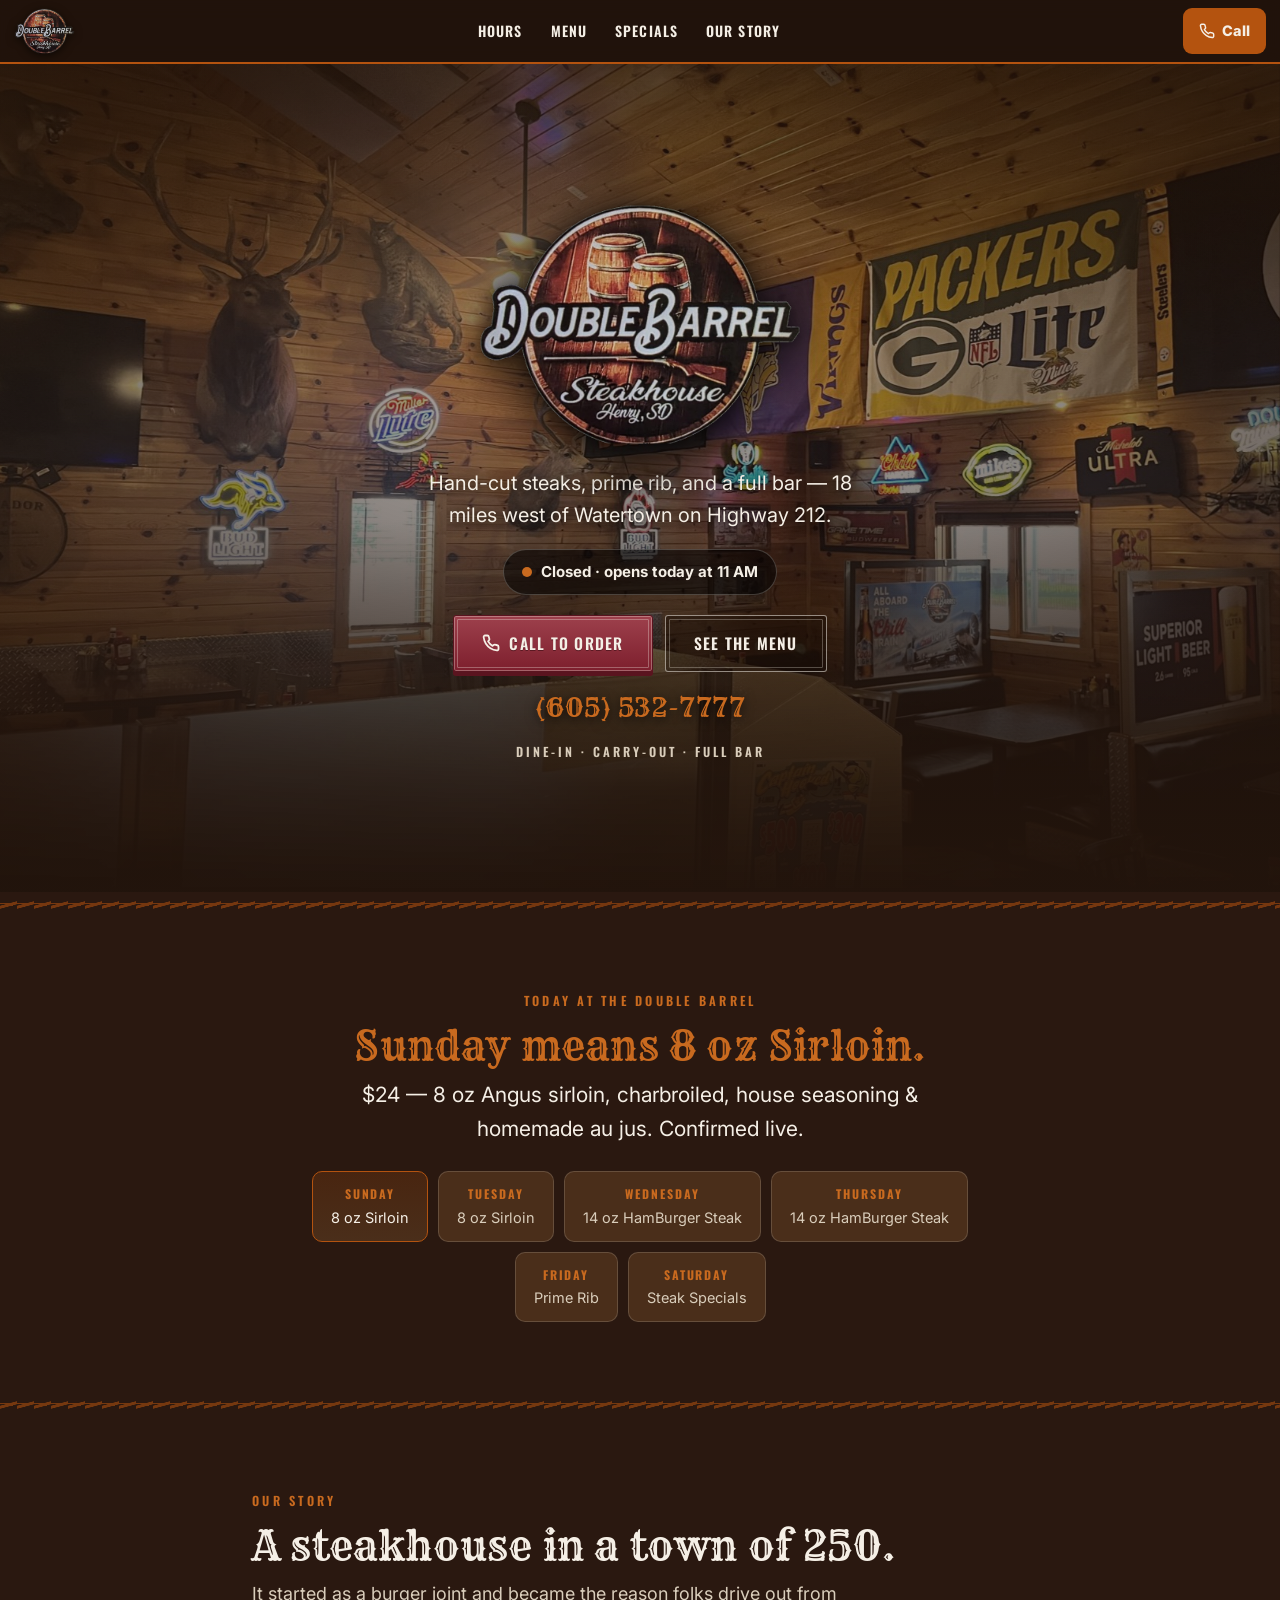
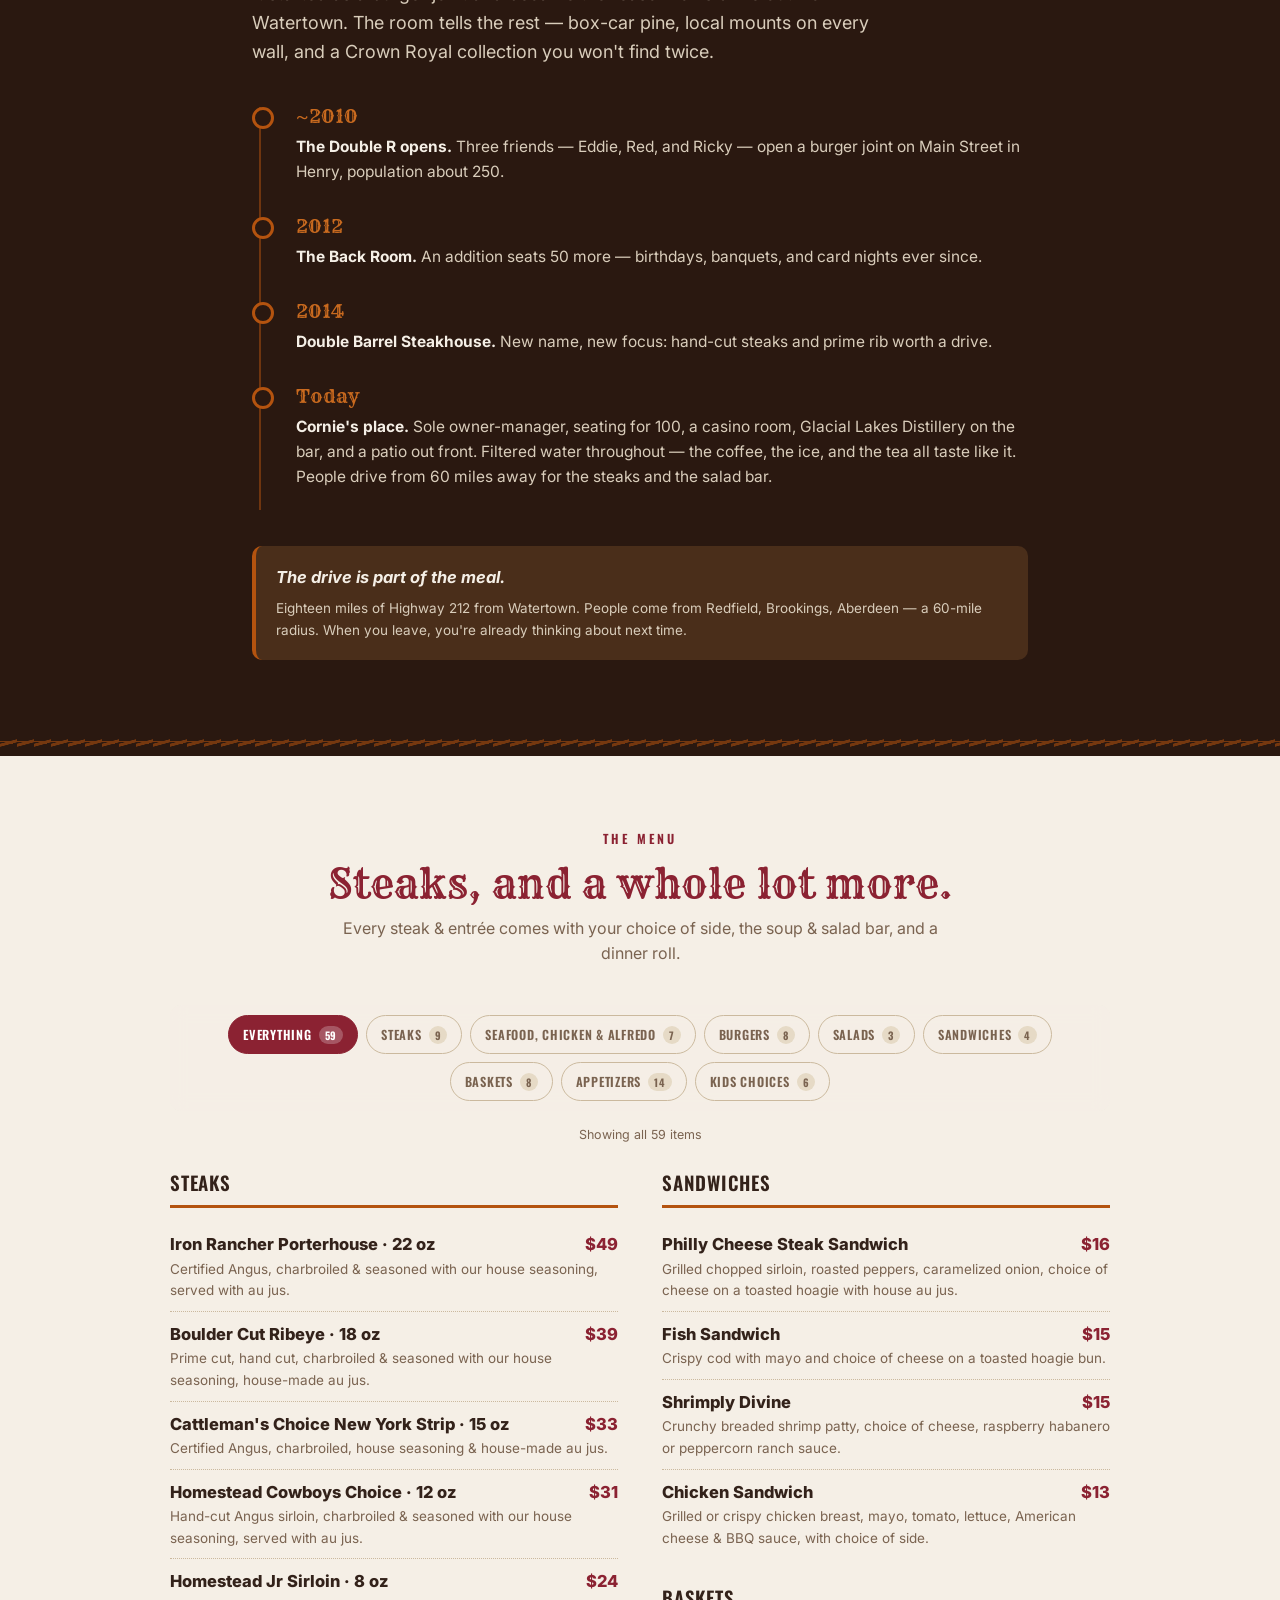
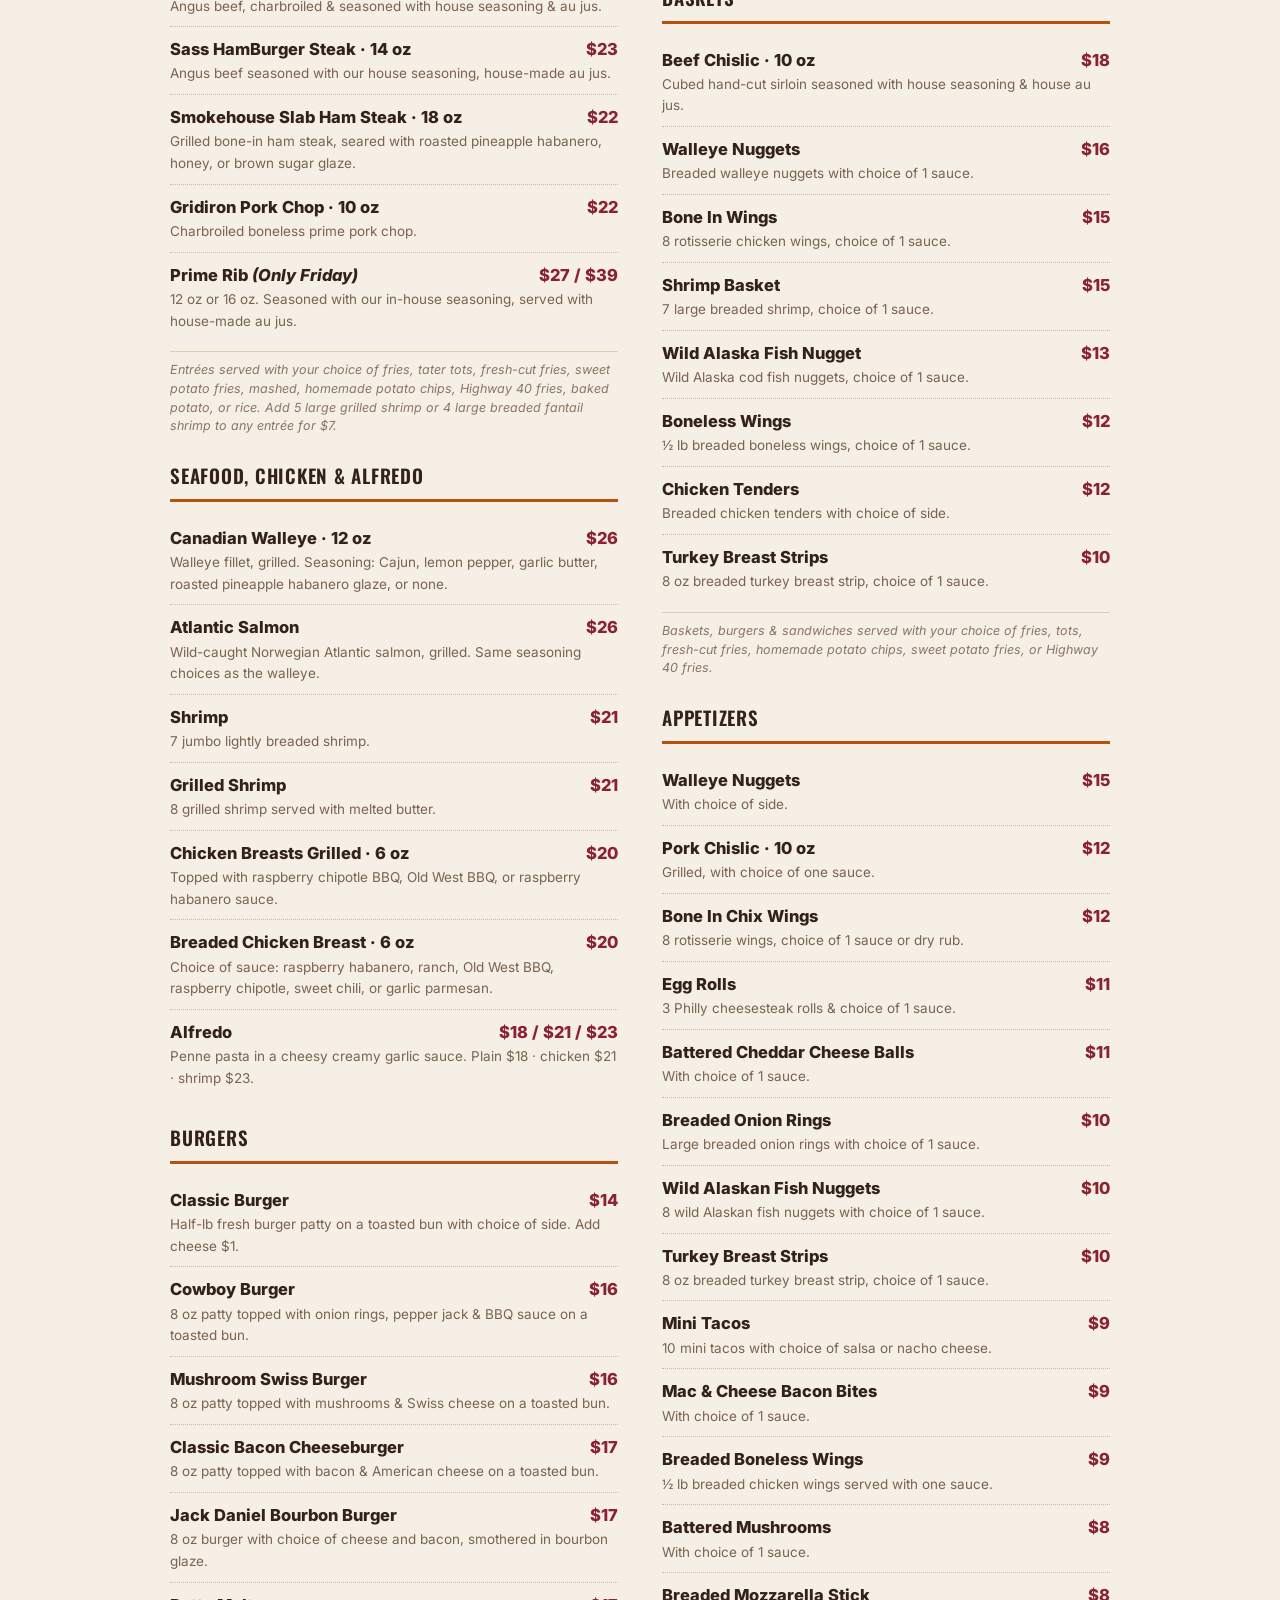
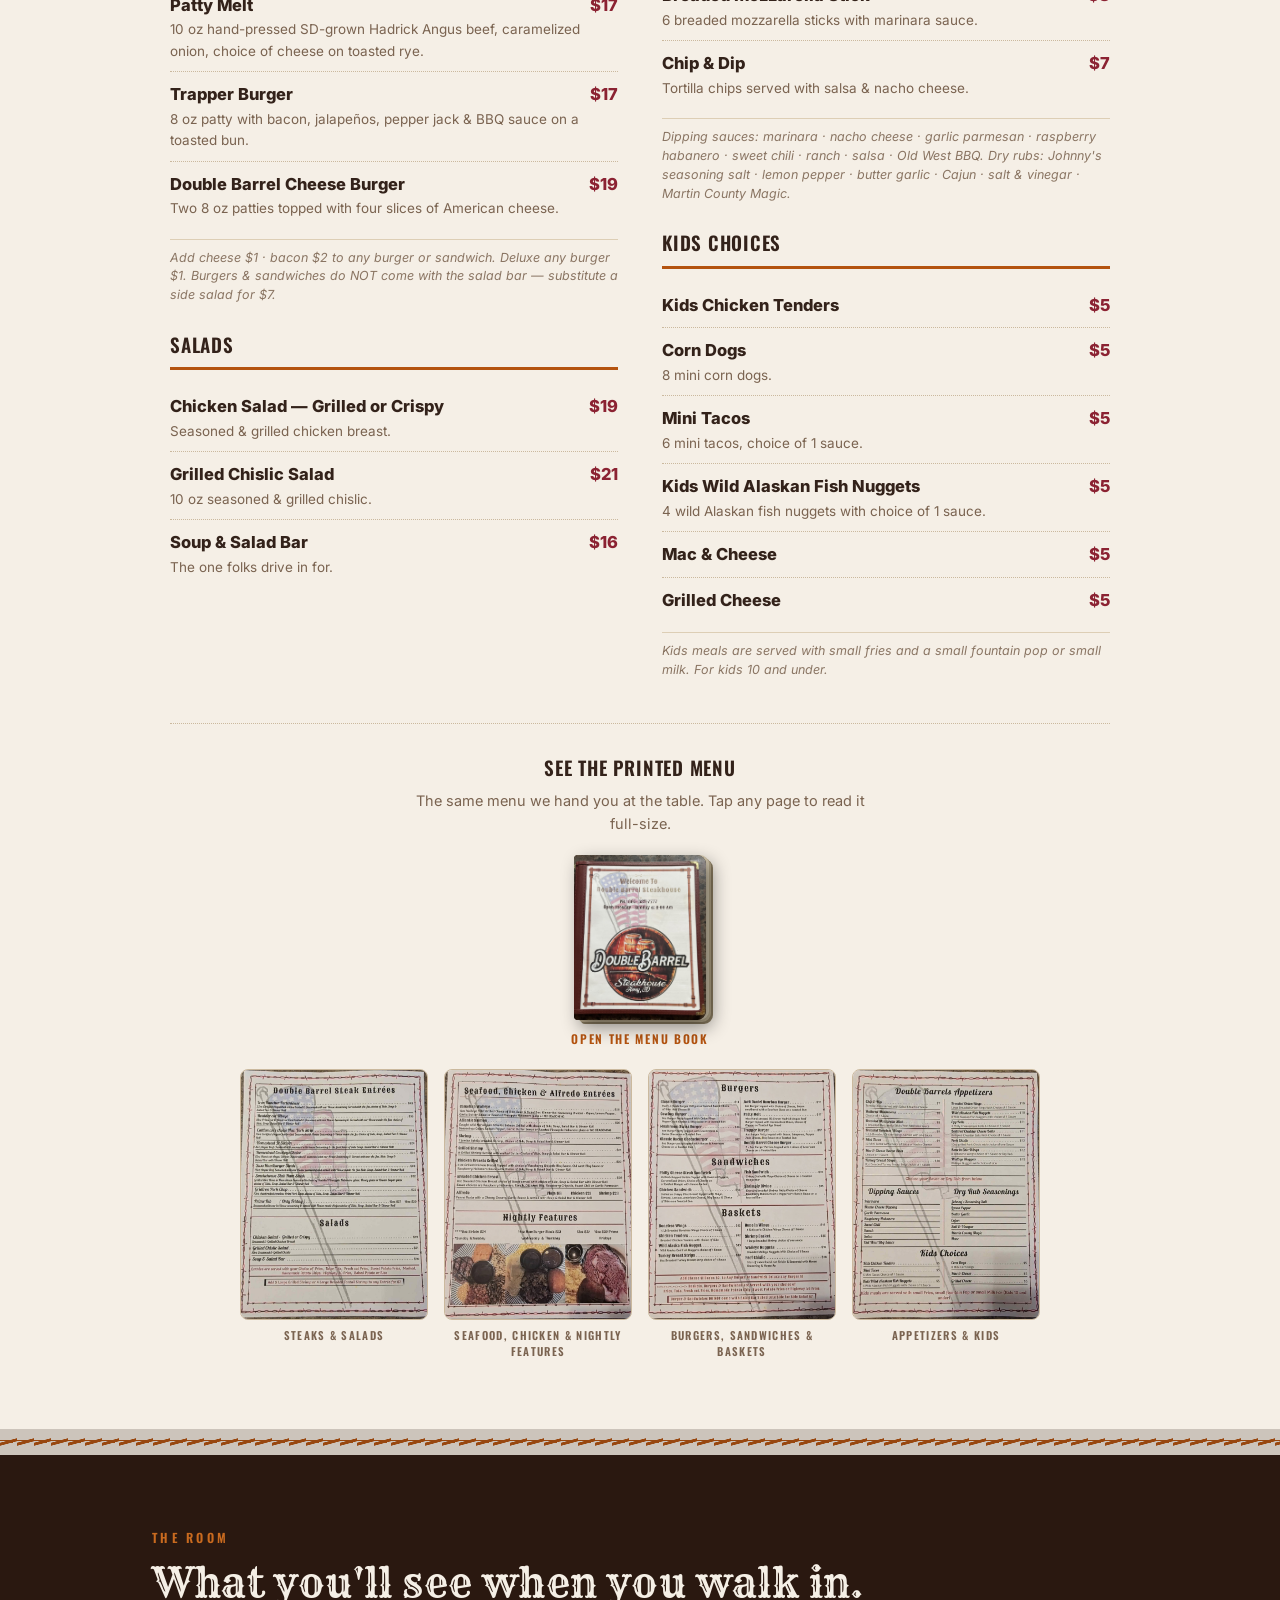
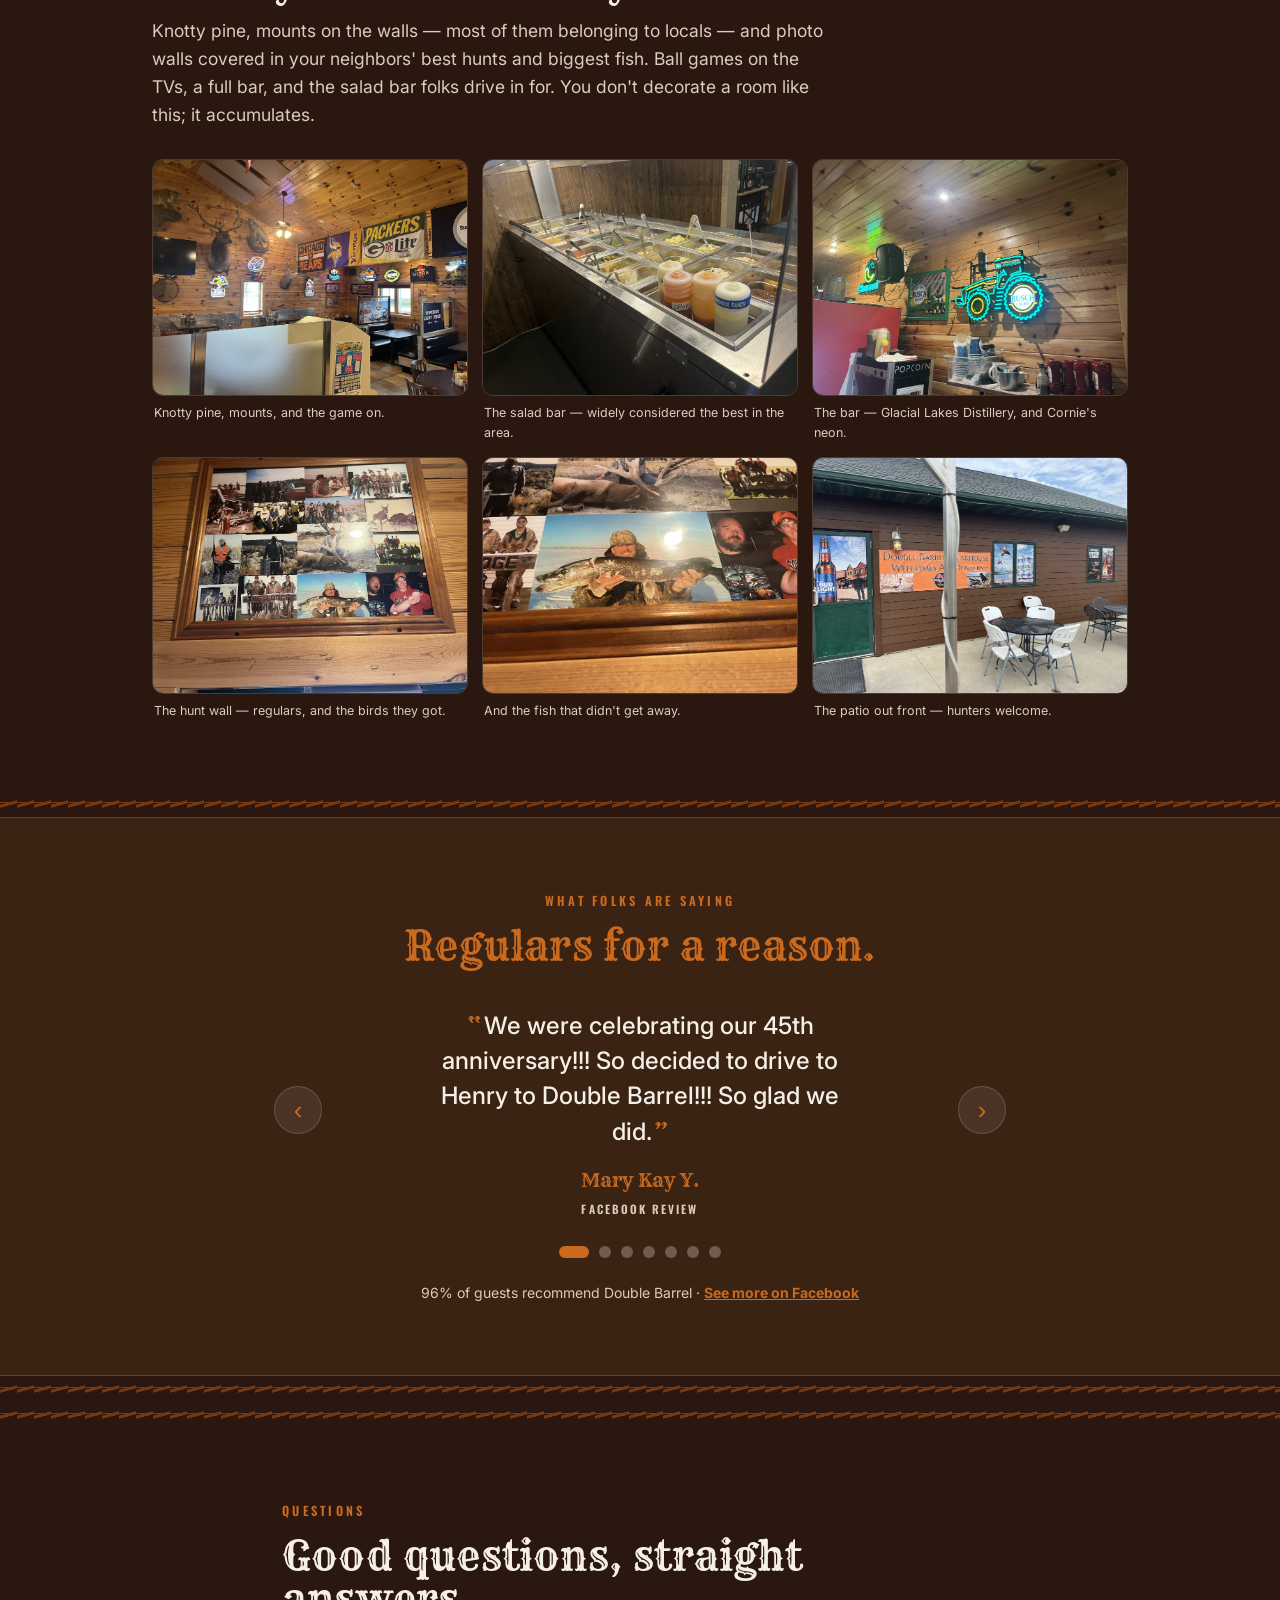
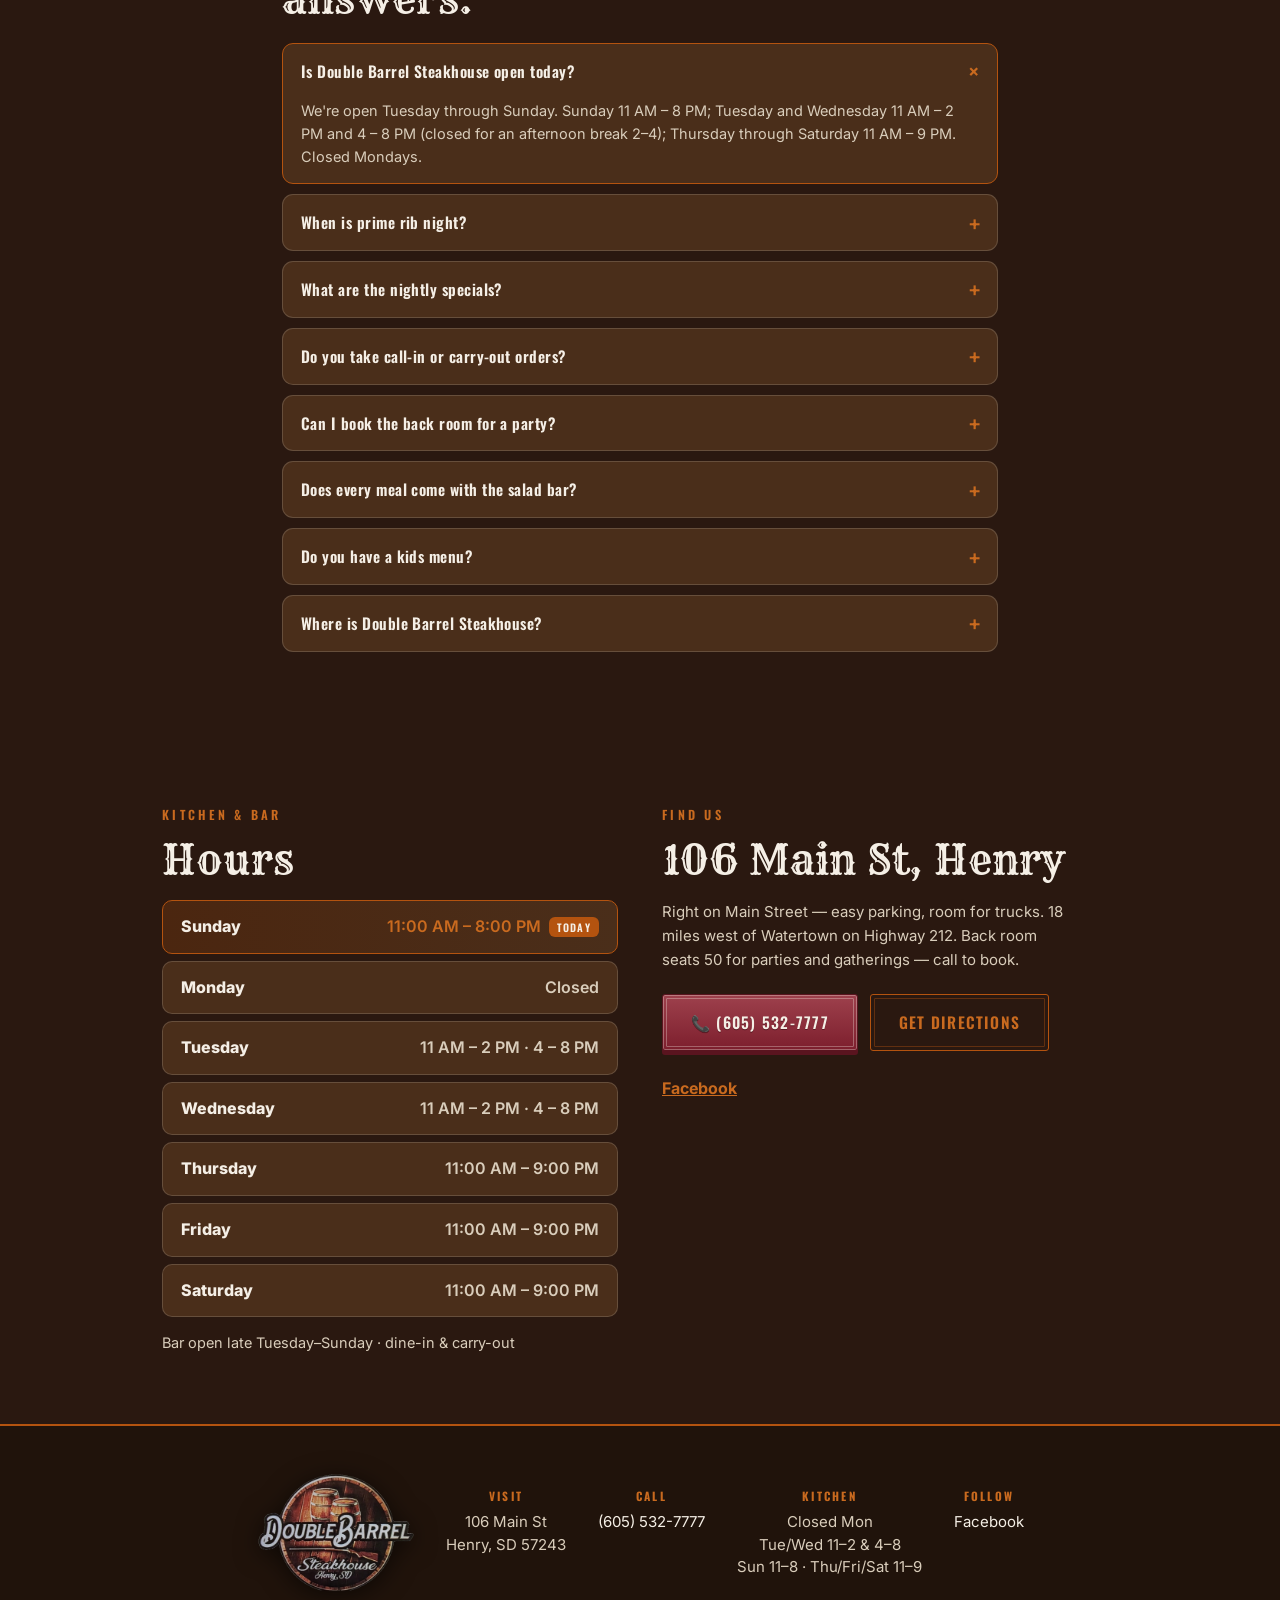
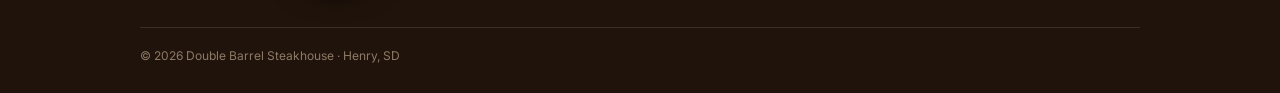
==== commit 502fc583: "Go live on doublebarrelsteakhouse.restaurant" ====
--- a/index.html
+++ b/index.html
@@ -8,7 +8,7 @@
 <meta property="og:title" content="Double Barrel Steakhouse — Henry, SD">
 <meta property="og:description" content="Hand-cut steaks, prime rib, chislic & a full bar. Dine-in & carry-out in Henry, SD — 18 miles from Watertown. Call (605) 532-7777.">
 <meta name="theme-color" content="#3B2314">
-<link rel="canonical" href="https://www.doublebarrelsteakhouse.com/">
+<link rel="canonical" href="https://www.doublebarrelsteakhouse.restaurant/">
 <!-- ======================================================================
      DOUBLE BARREL STEAKHOUSE — Henry, SD · pre-launch build for Cornie Waldner
      Facts confirmed in-person 2026-07-31 and 2026-08 (real photos, real menu,
@@ -27,7 +27,7 @@
   "servesCuisine": ["Steakhouse", "American", "Bar food"],
   "telephone": "+1-605-532-7777",
   "email": "waldner8300@hotmail.com",
-  "url": "https://www.doublebarrelsteakhouse.com",
+  "url": "https://www.doublebarrelsteakhouse.restaurant",
   "address": {"@type": "PostalAddress", "streetAddress": "106 Main St", "addressLocality": "Henry", "addressRegion": "SD", "postalCode": "57243", "addressCountry": "US"},
   "geo": {"@type": "GeoCoordinates", "latitude": 44.8825, "longitude": -97.4614},
   "priceRange": "$$",
@@ -126,7 +126,6 @@
 <body id="top">
 
 <!-- Draft notice — REMOVE this line before launch -->
-<div class="draft-note">Preview for Cornie — real photos, real menu, real hours, real backend. Delete this banner and go live.</div>
 
 <!-- ===== PERSISTENT NAV (brief §3: HOURS / MENU / SPECIALS / STORY + call) ===== -->
 <header class="nav" id="nav">
@@ -145,7 +144,7 @@
   <div class="hero-bg" id="heroBg"></div>
   <div class="hero-scrim"></div>
   <div class="hero-inner">
-    <img class="hero-logo" src="images/logo.png" alt="Double Barrel Steakhouse — Henry, SD" width="836" height="630">
+    <h1 style="margin:0;line-height:0"><img class="hero-logo" src="images/logo.png" alt="Double Barrel Steakhouse — Henry, SD" width="836" height="630"></h1>
     <p class="hero-sub">Hand-cut steaks, prime rib, and a full bar — 18 miles west of Watertown on Highway&nbsp;212.</p>
     <div class="hero-status" id="statusPill"><span class="dot"></span><span id="statusText">Checking hours…</span></div>
     <div class="hero-cta">
@@ -355,19 +354,21 @@
     <button class="rev-arrow prev" id="revPrev" aria-label="Previous review">‹</button>
     <div class="rev-window">
       <div class="rev-track" id="revTrack">
-        <!-- Real, verbatim reviews from the restaurant's own site. Add more the
-             same way: copy a <figure>…</figure>, edit the quote and the name. -->
-        <figure class="rev"><blockquote>Food was delicious and service was good.</blockquote><figcaption>Denika B.<span>Facebook review</span></figcaption></figure>
-        <figure class="rev"><blockquote>Seasonings and cuts of meat are awesome.</blockquote><figcaption>Scott H.<span>Facebook review</span></figcaption></figure>
-        <figure class="rev"><blockquote>Great service and good food. Highly recommend.</blockquote><figcaption>Phillip M.<span>Facebook review</span></figcaption></figure>
-        <figure class="rev"><blockquote>Great food, great service, and fun atmosphere.</blockquote><figcaption>Todd B.<span>Facebook review</span></figcaption></figure>
-        <figure class="rev"><blockquote>Best chislic and fresh-cut fries ever!</blockquote><figcaption>Local regular<span>Facebook review</span></figcaption></figure>
+        <!-- Verbatim Facebook reviews, checked 2026-09-02. This is the fallback;
+             the live list comes from content/reviews.json (edit at /admin/). -->
+        <figure class="rev"><blockquote>We were celebrating our 45th anniversary!!! So decided to drive to Henry to Double Barrel!!! So glad we did.</blockquote><figcaption>Mary Kay Y.<span>Facebook review</span></figcaption></figure>
+        <figure class="rev"><blockquote>My wife and I stopped on our way to Aberdeen tonight. Both had the Prime Rib and it was cooked to perfection</blockquote><figcaption>Dennis B.<span>Facebook review</span></figcaption></figure>
+        <figure class="rev"><blockquote>One of the best primes in the state. Great service, better food!</blockquote><figcaption>John K.<span>Facebook review</span></figcaption></figure>
+        <figure class="rev"><blockquote>The best chislic and fresh cut fries ever! Added bonus — the soup and salad bar!</blockquote><figcaption>Karen B.<span>Facebook review</span></figcaption></figure>
+        <figure class="rev"><blockquote>Once again, Double Barrel did not disappoint! Amazing service &amp; absolutely delicious food!</blockquote><figcaption>Amber M. D.<span>Facebook review</span></figcaption></figure>
+        <figure class="rev"><blockquote>Super Frosty tap beers. GREAT service yesterday!! Steaks are prepared just the way you order them.</blockquote><figcaption>Dennis G.<span>Facebook review</span></figcaption></figure>
+        <figure class="rev"><blockquote>Always feel welcome with great service to boot</blockquote><figcaption>Randy S.<span>Facebook review</span></figcaption></figure>
       </div>
     </div>
     <button class="rev-arrow next" id="revNext" aria-label="Next review">›</button>
   </div>
   <div class="rev-dots" id="revDots"></div>
-  <p class="rev-foot">94% of guests recommend Double Barrel · <a href="https://www.facebook.com/profile.php?id=61551686966697" rel="noopener">See more on Facebook</a></p>
+  <p class="rev-foot">96% of guests recommend Double Barrel · <a href="https://www.facebook.com/profile.php?id=61551686966697" rel="noopener">See more on Facebook</a></p>
 </section>
 
 <div class="wire" aria-hidden="true"></div>
@@ -438,7 +439,6 @@
   </div>
   <div class="foot-bot">
     <span>© 2026 Double Barrel Steakhouse · Henry, SD</span>
-    <span>Concept redesign demo · not the official site</span>
   </div>
 </footer>
 
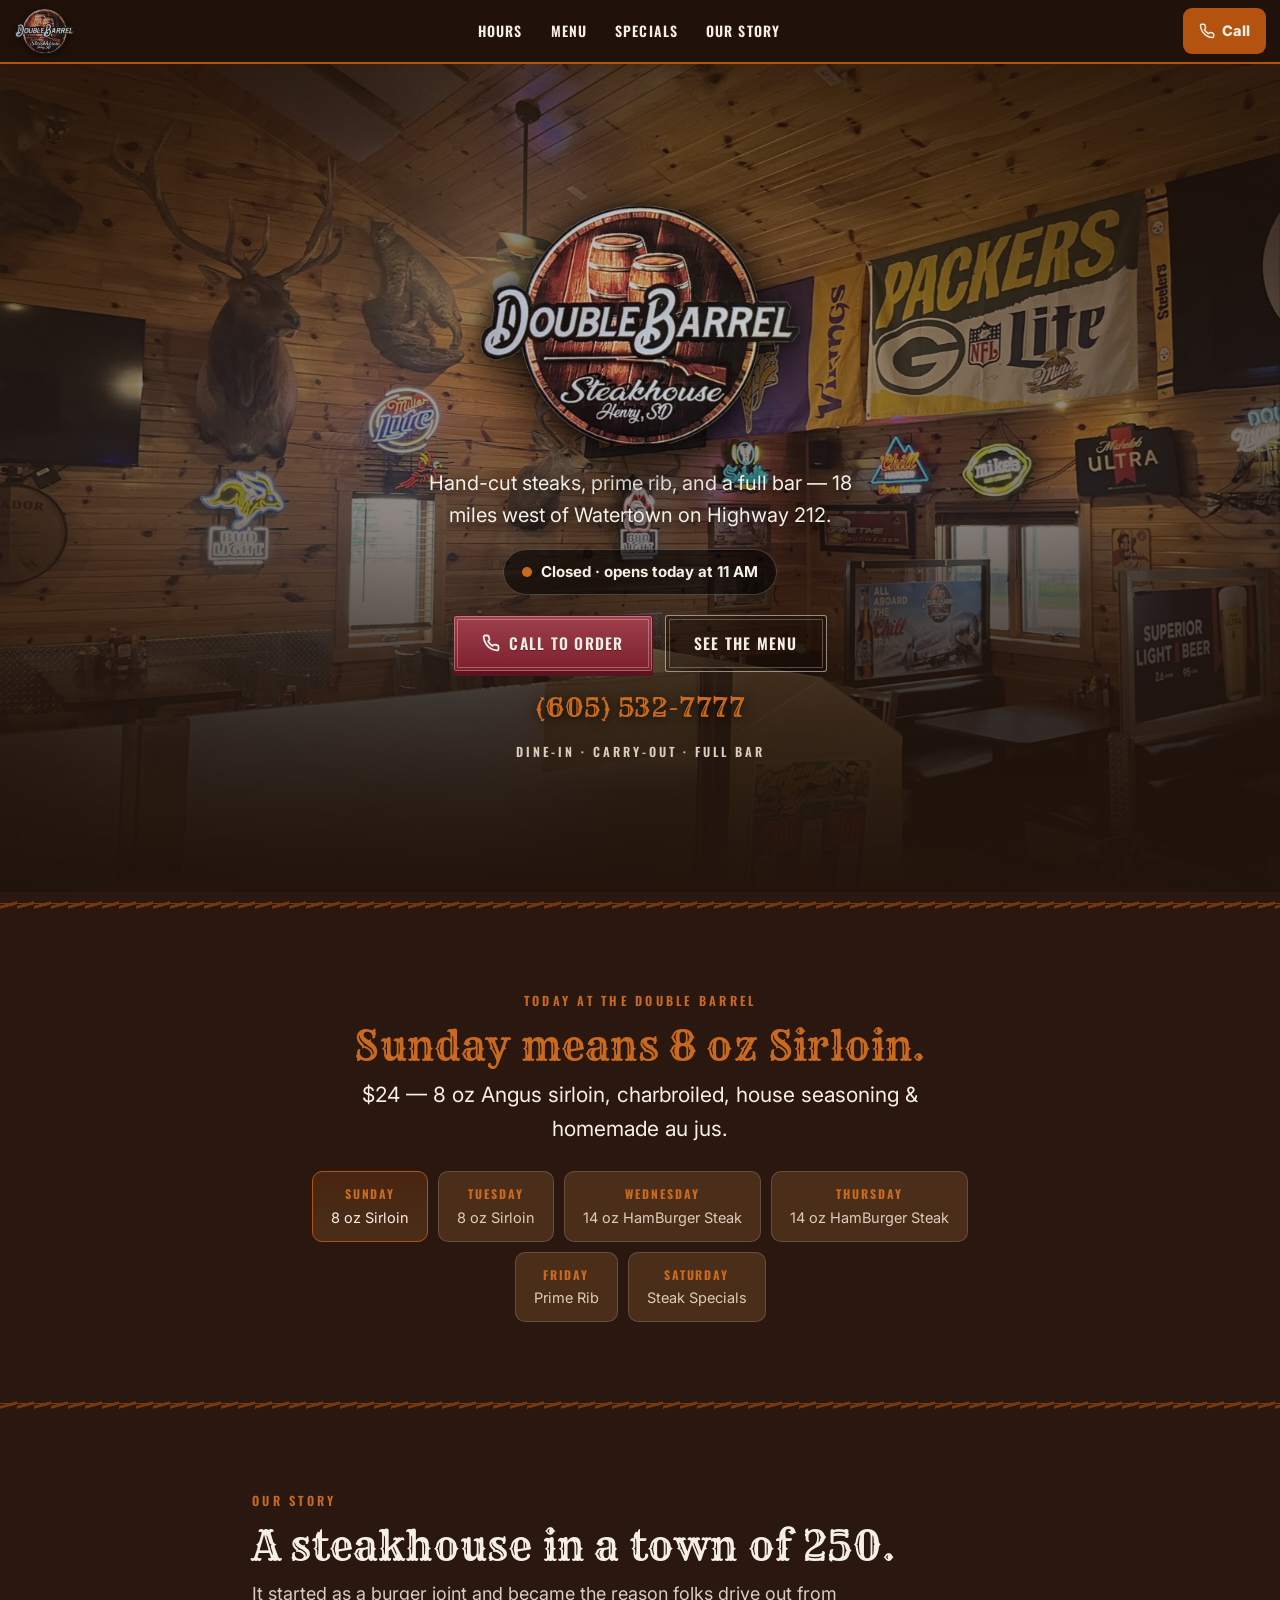
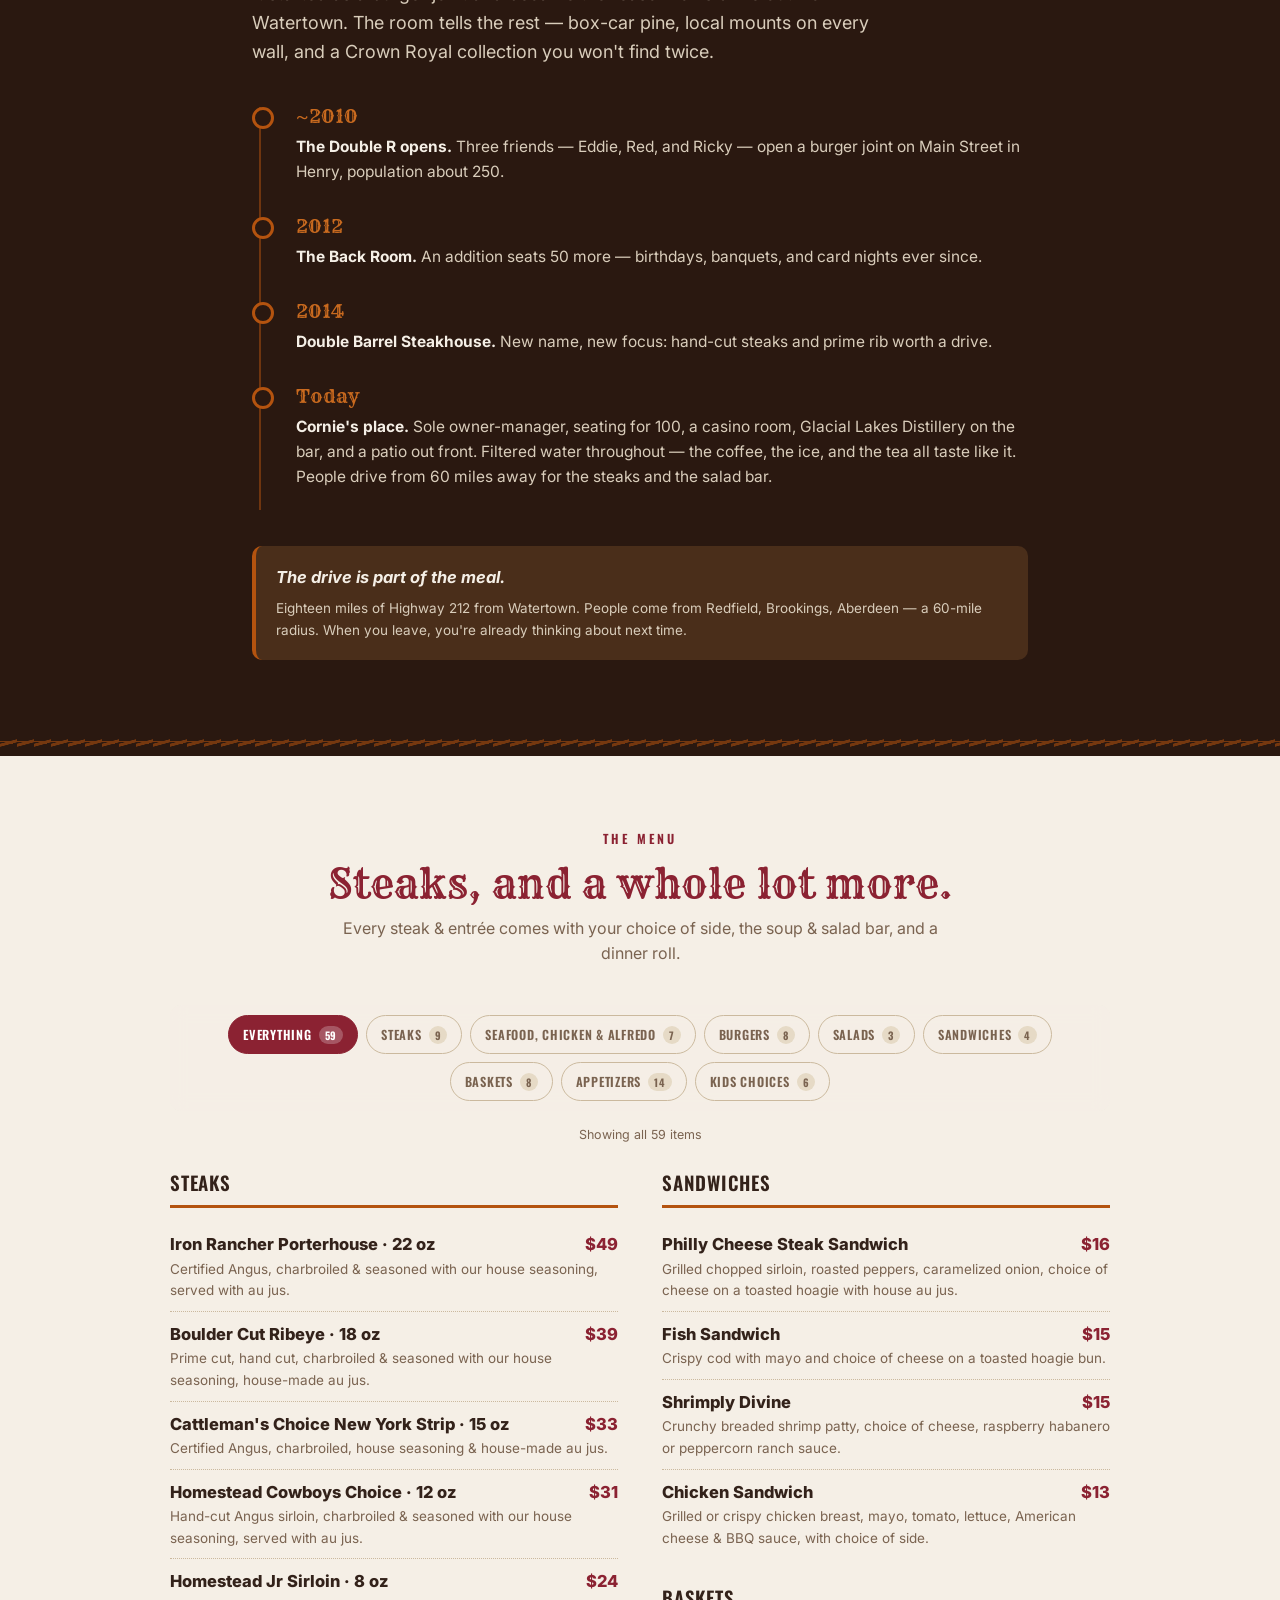
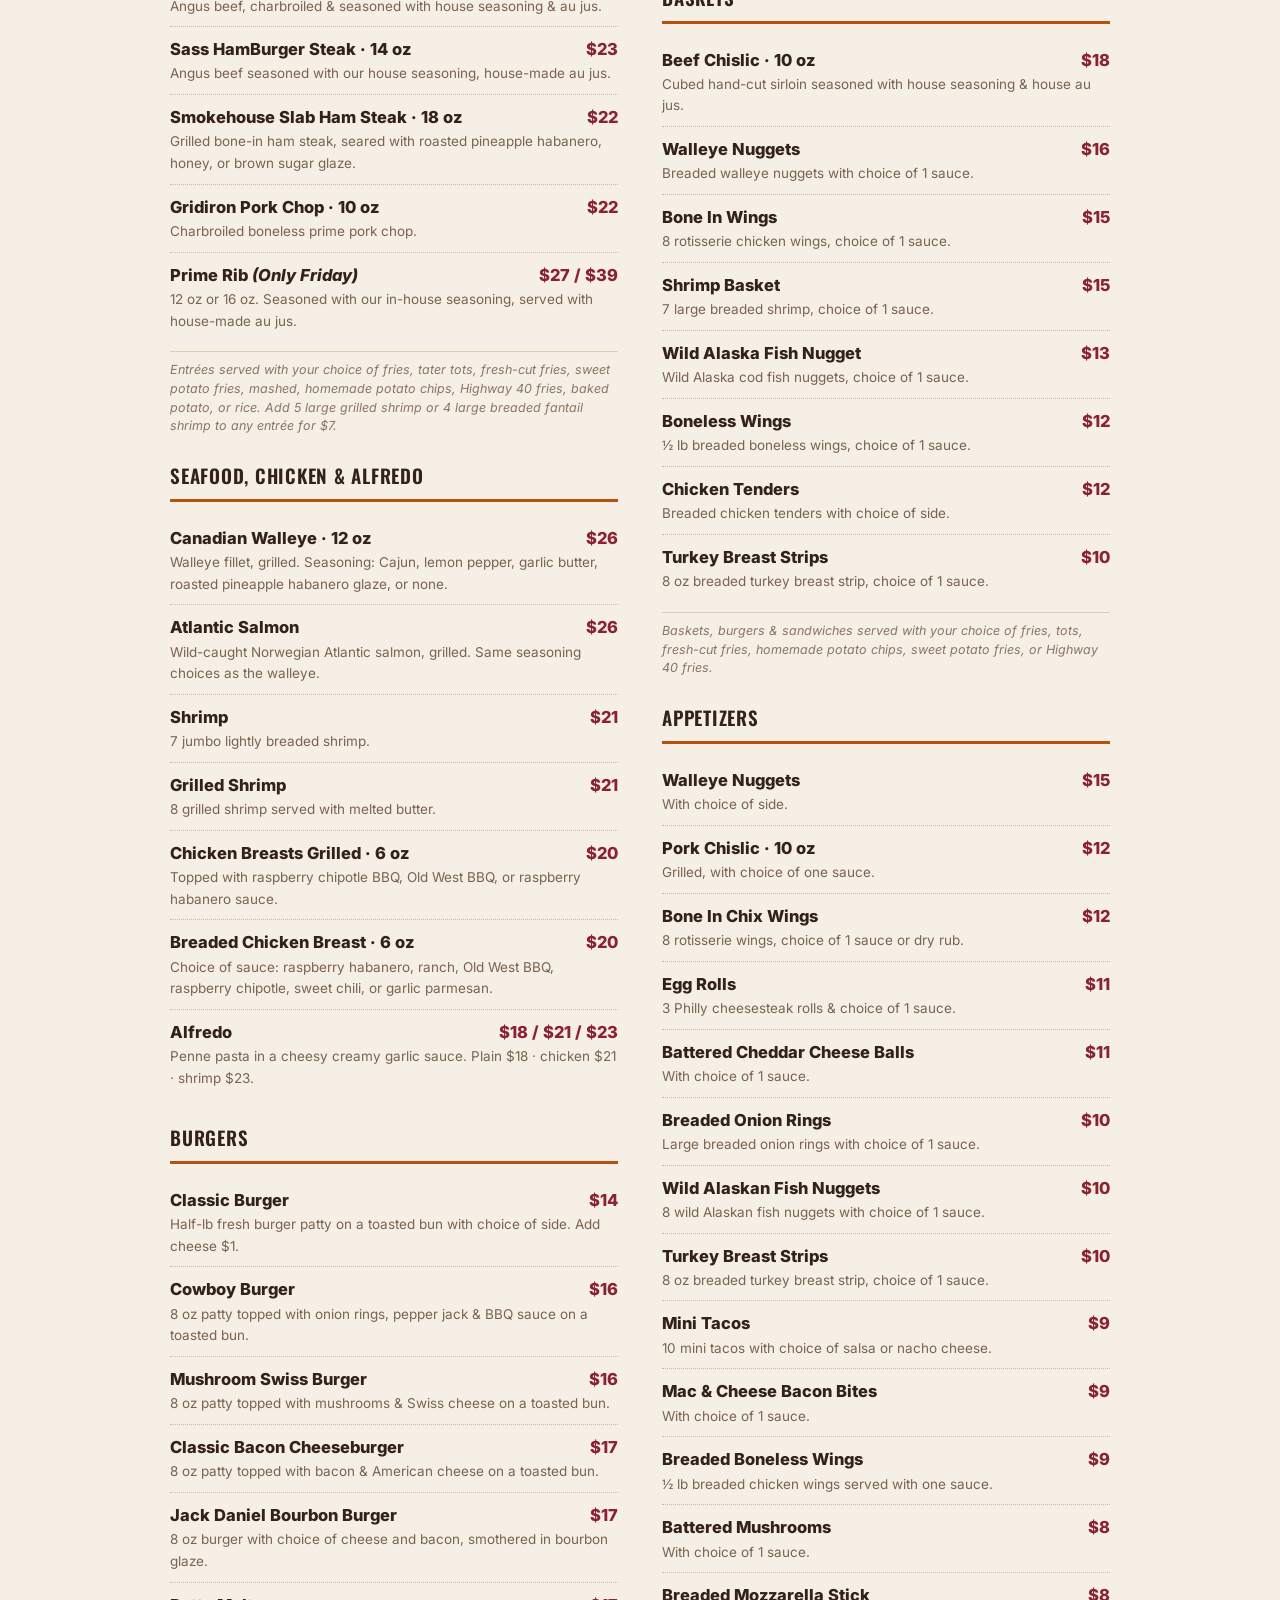
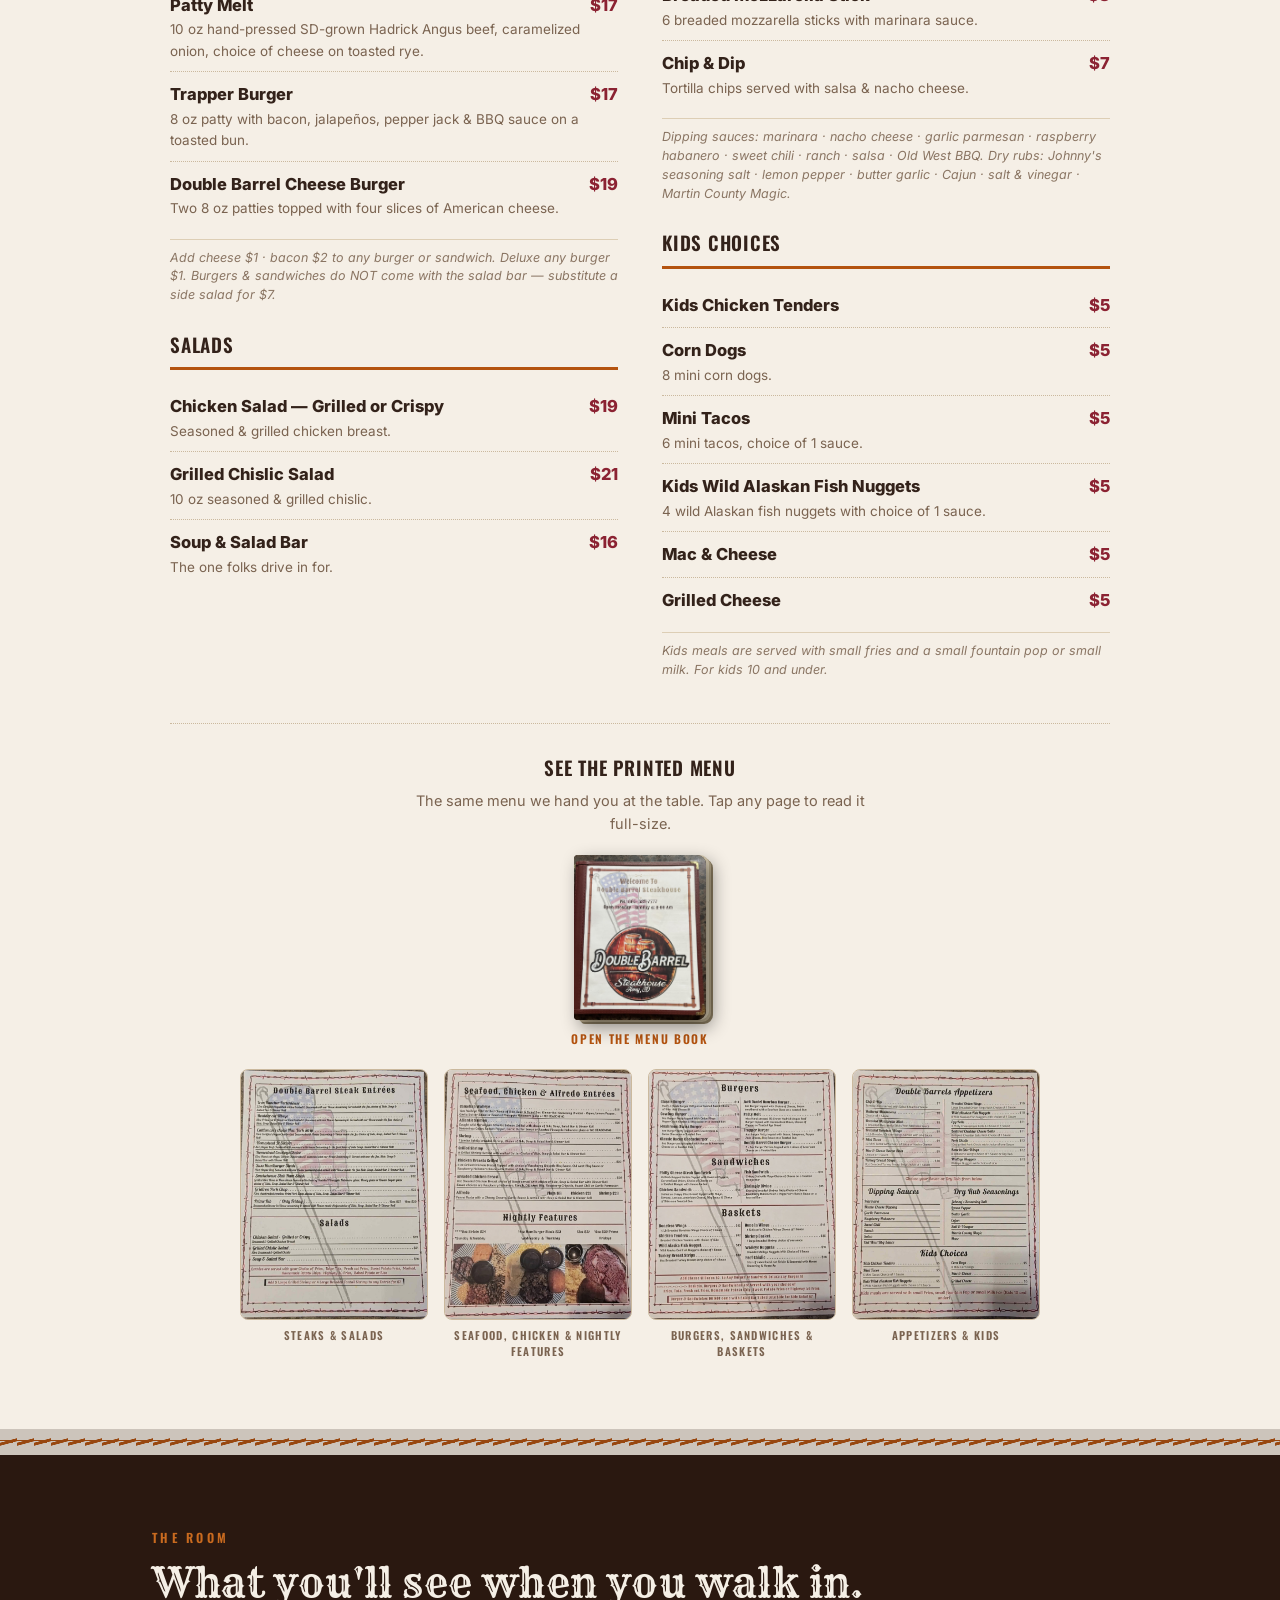
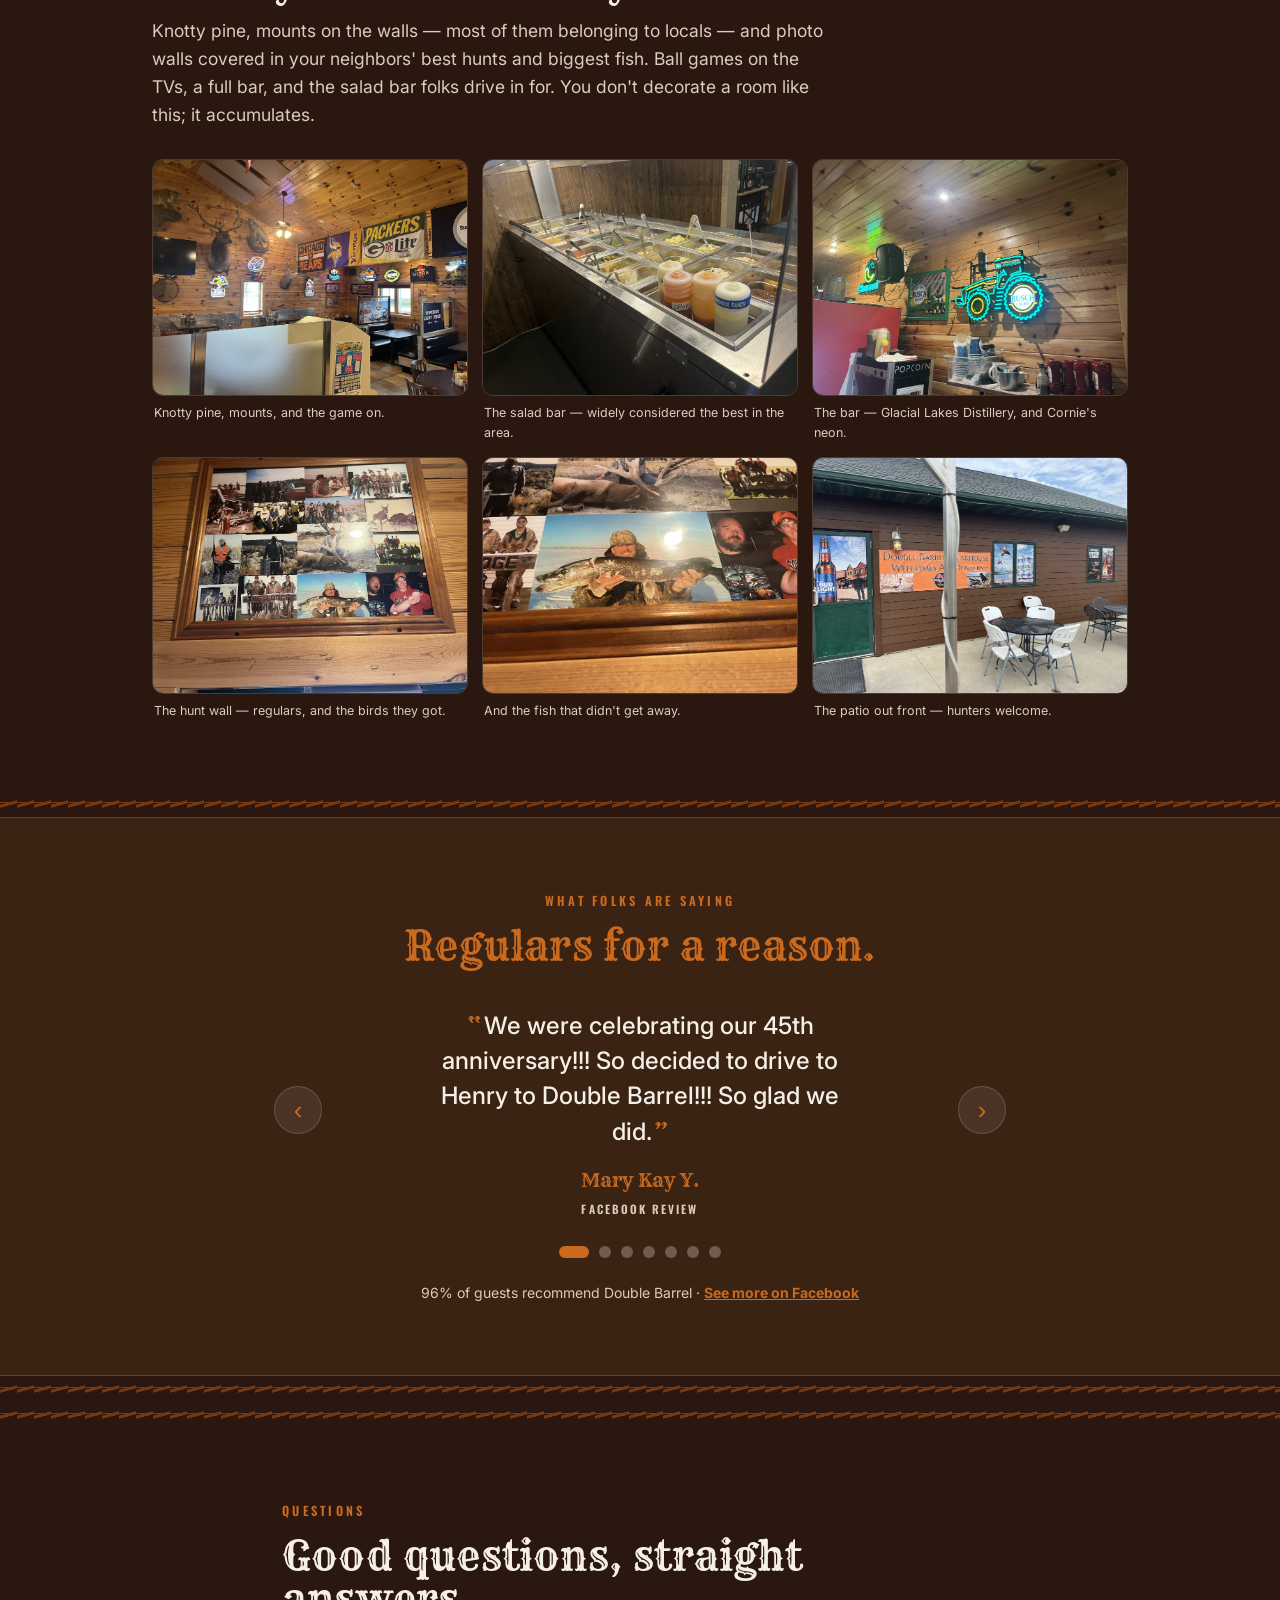
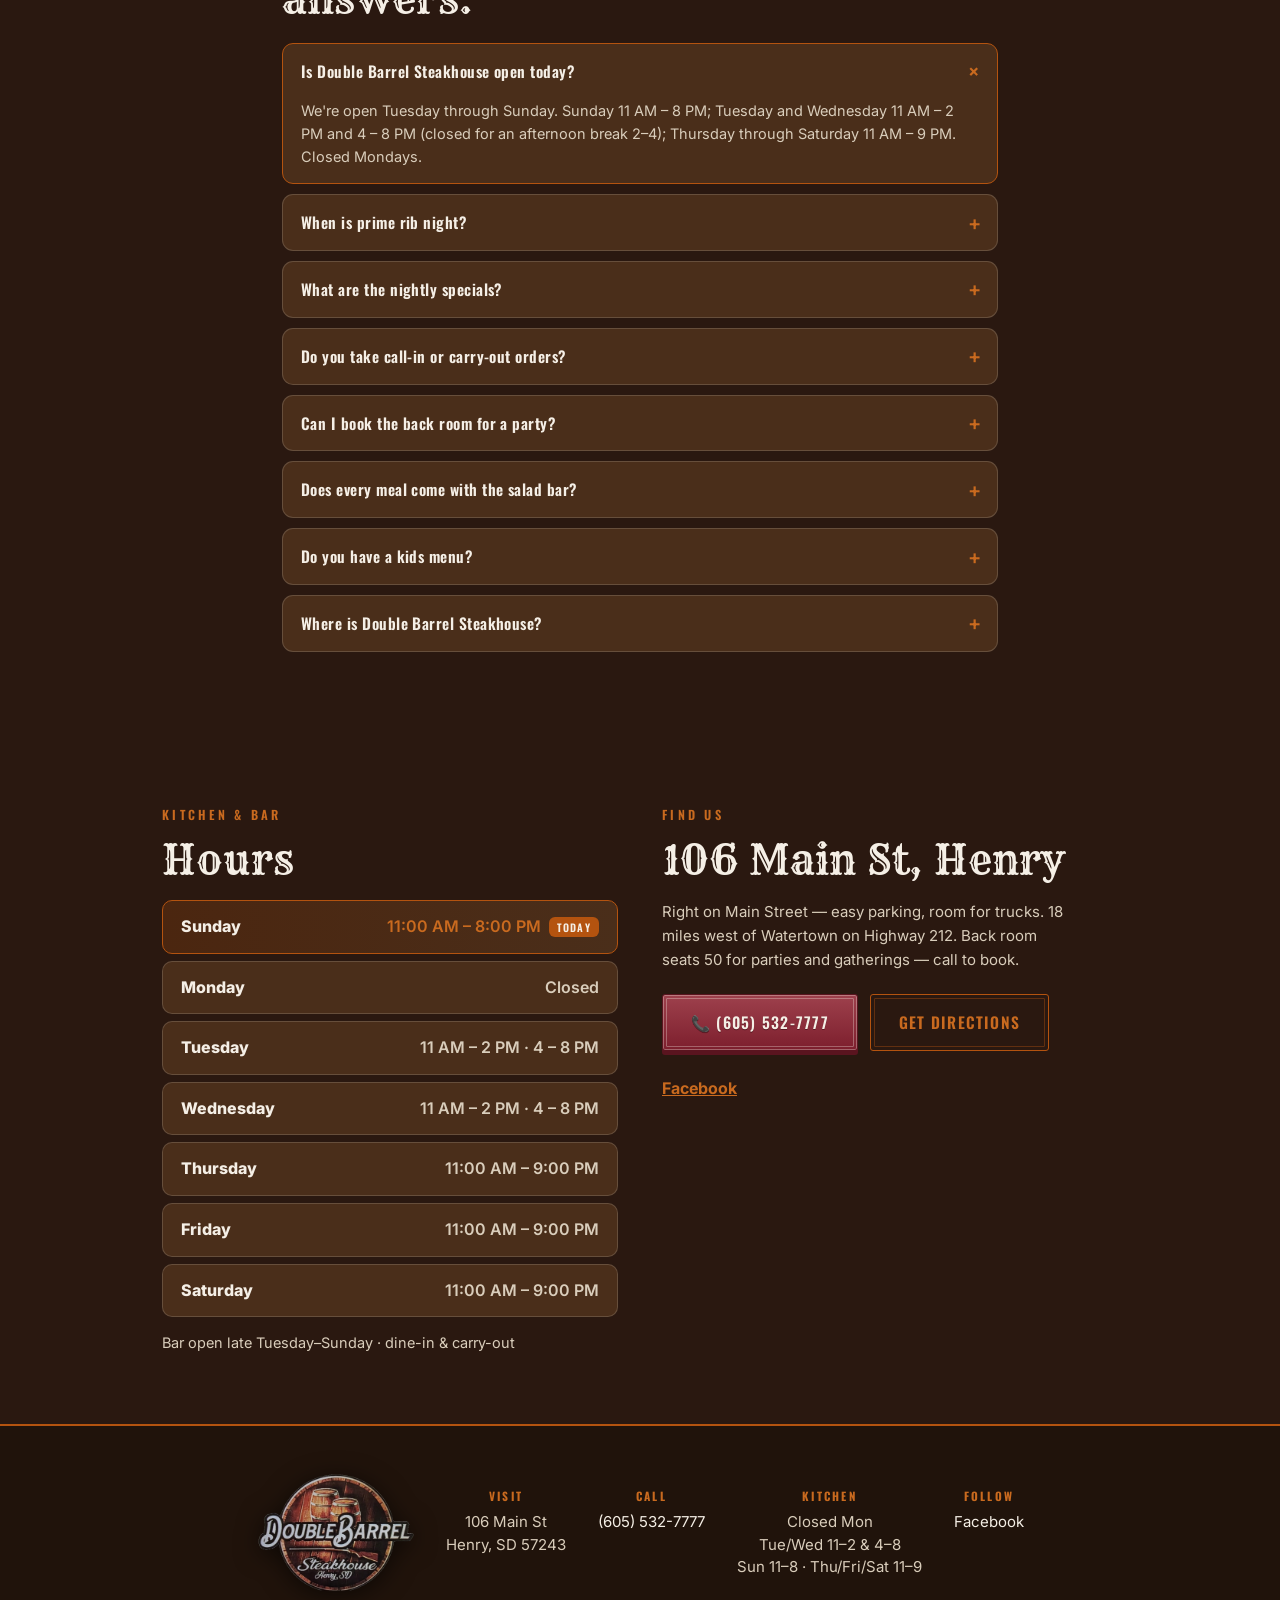
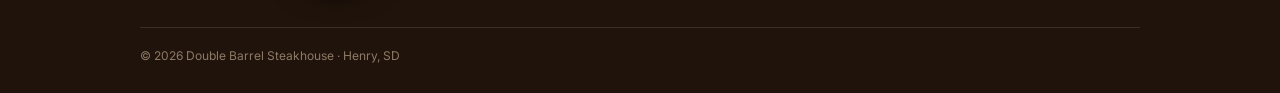
==== commit a623ee54: "Holiday banner: Veterans Day" ====
--- a/index.html
+++ b/index.html
@@ -158,6 +158,10 @@
   </div>
 </section>
 
+<!-- Holiday banner: shows itself before a holiday, hides the day after.
+     Edited at /admin/ under Holiday Specials. See holiday.js. -->
+<section class="holiday" id="holidayBand" hidden></section>
+
 <div class="wire" aria-hidden="true"></div>
 
 <!-- ===== 2 · TODAY AT THE DOUBLE BARREL (owner-editable; JS picks today) ===== -->
@@ -475,5 +479,6 @@
 </div>
 
 <script src="script.js"></script>
+<script src="holiday.js"></script>
 </body>
 </html>
--- a/styles.css
+++ b/styles.css
@@ -520,3 +520,12 @@
 .rv{opacity:0;transform:translateY(20px);transition:.6s ease}
 .rv.in{opacity:1;transform:none}
 @media(prefers-reduced-motion:reduce){.rv{opacity:1;transform:none}.rev-track{transition:none}}
+
+/* Holiday banner (holiday.js). Hidden unless a holiday is coming up. */
+.holiday{padding:34px 22px;text-align:center;background:linear-gradient(180deg,#8B2232,#6E1A27);border-top:3px solid #B4530F;border-bottom:3px solid #B4530F}
+.holiday[hidden]{display:none}
+.holiday-inner{max-width:720px;margin:0 auto}
+.holiday-when{display:block;font-family:'Oswald',sans-serif;font-weight:600;font-size:12.5px;letter-spacing:.22em;text-transform:uppercase;color:#F0D9B5}
+.holiday-title{font-family:'Rye',serif;font-weight:400;color:#F5EFE6;font-size:clamp(28px,6vw,40px);line-height:1.12;margin:8px 0 10px}
+.holiday-line{color:#F5EFE6;font-size:clamp(16px,3.4vw,19px);line-height:1.5;max-width:46ch;margin:0 auto}
+.holiday-fine{color:#E6D6C6;font-size:13px;margin:10px auto 0;max-width:52ch}
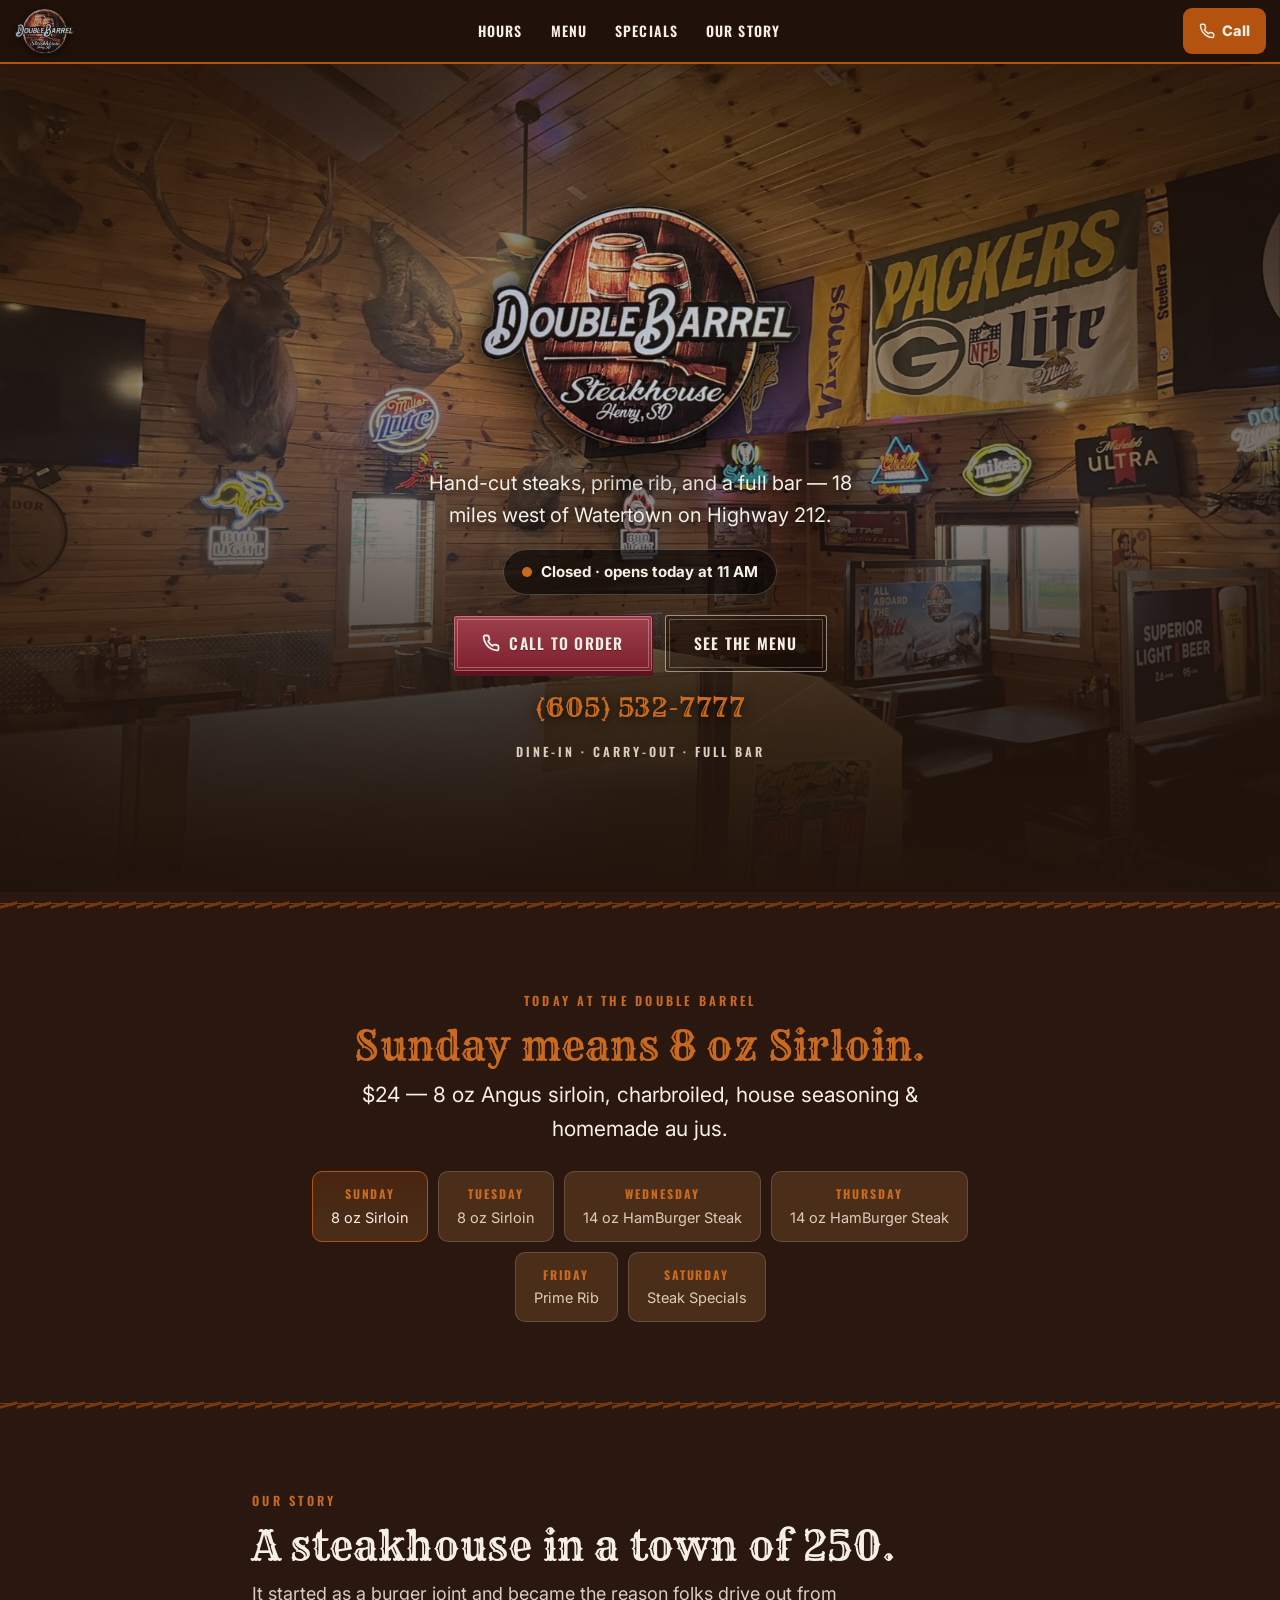
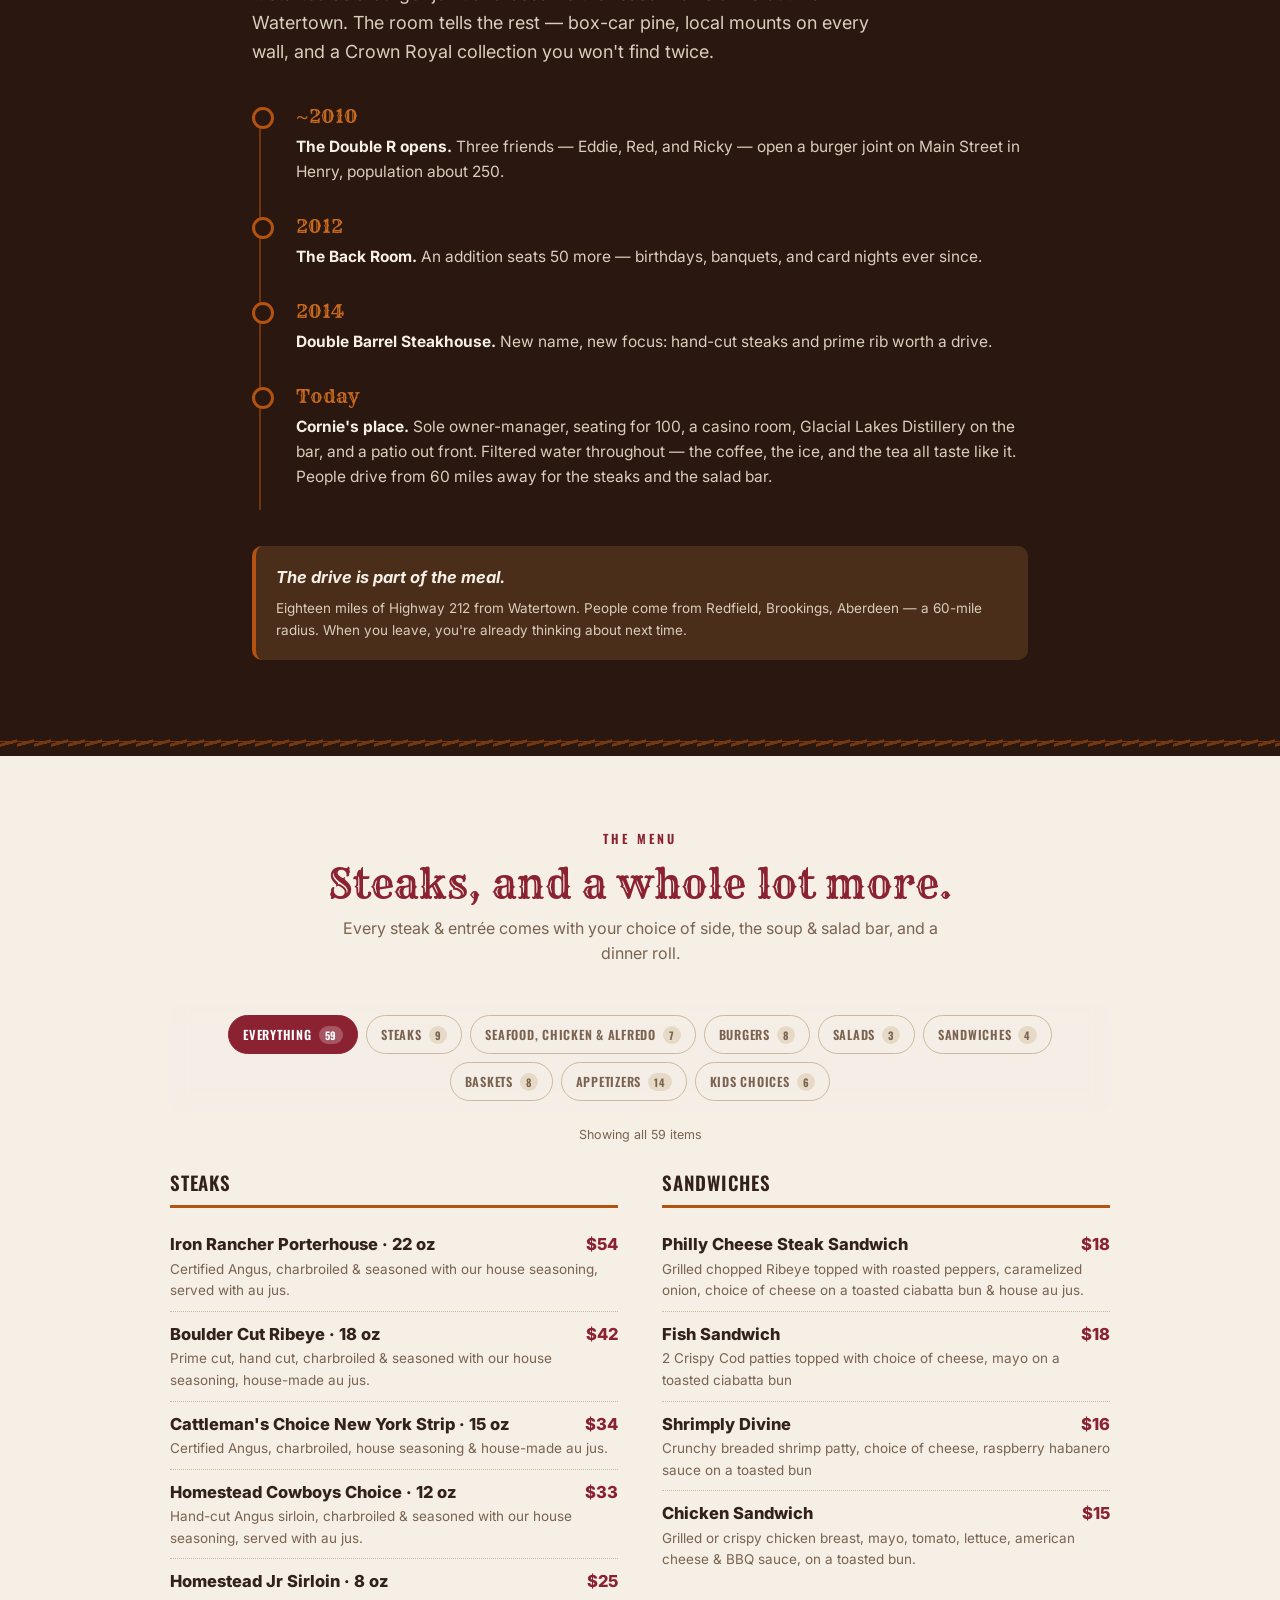
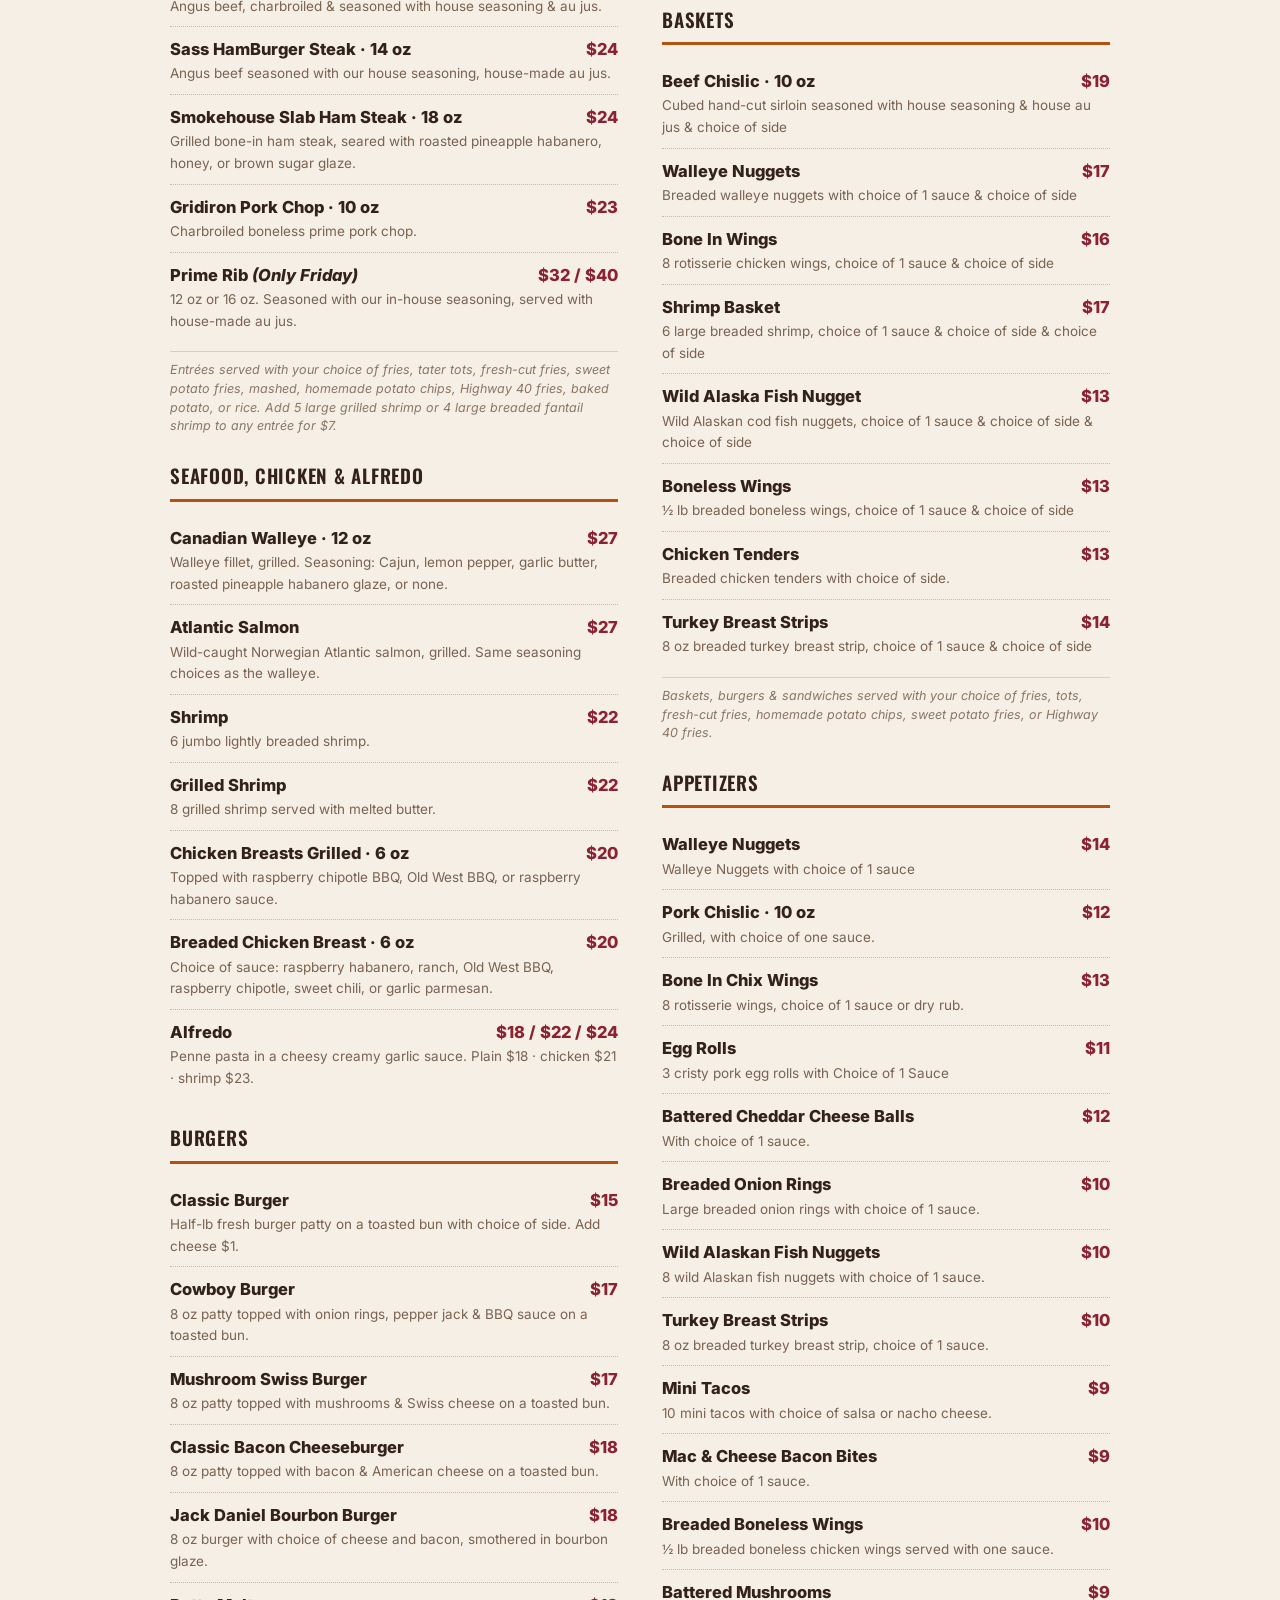
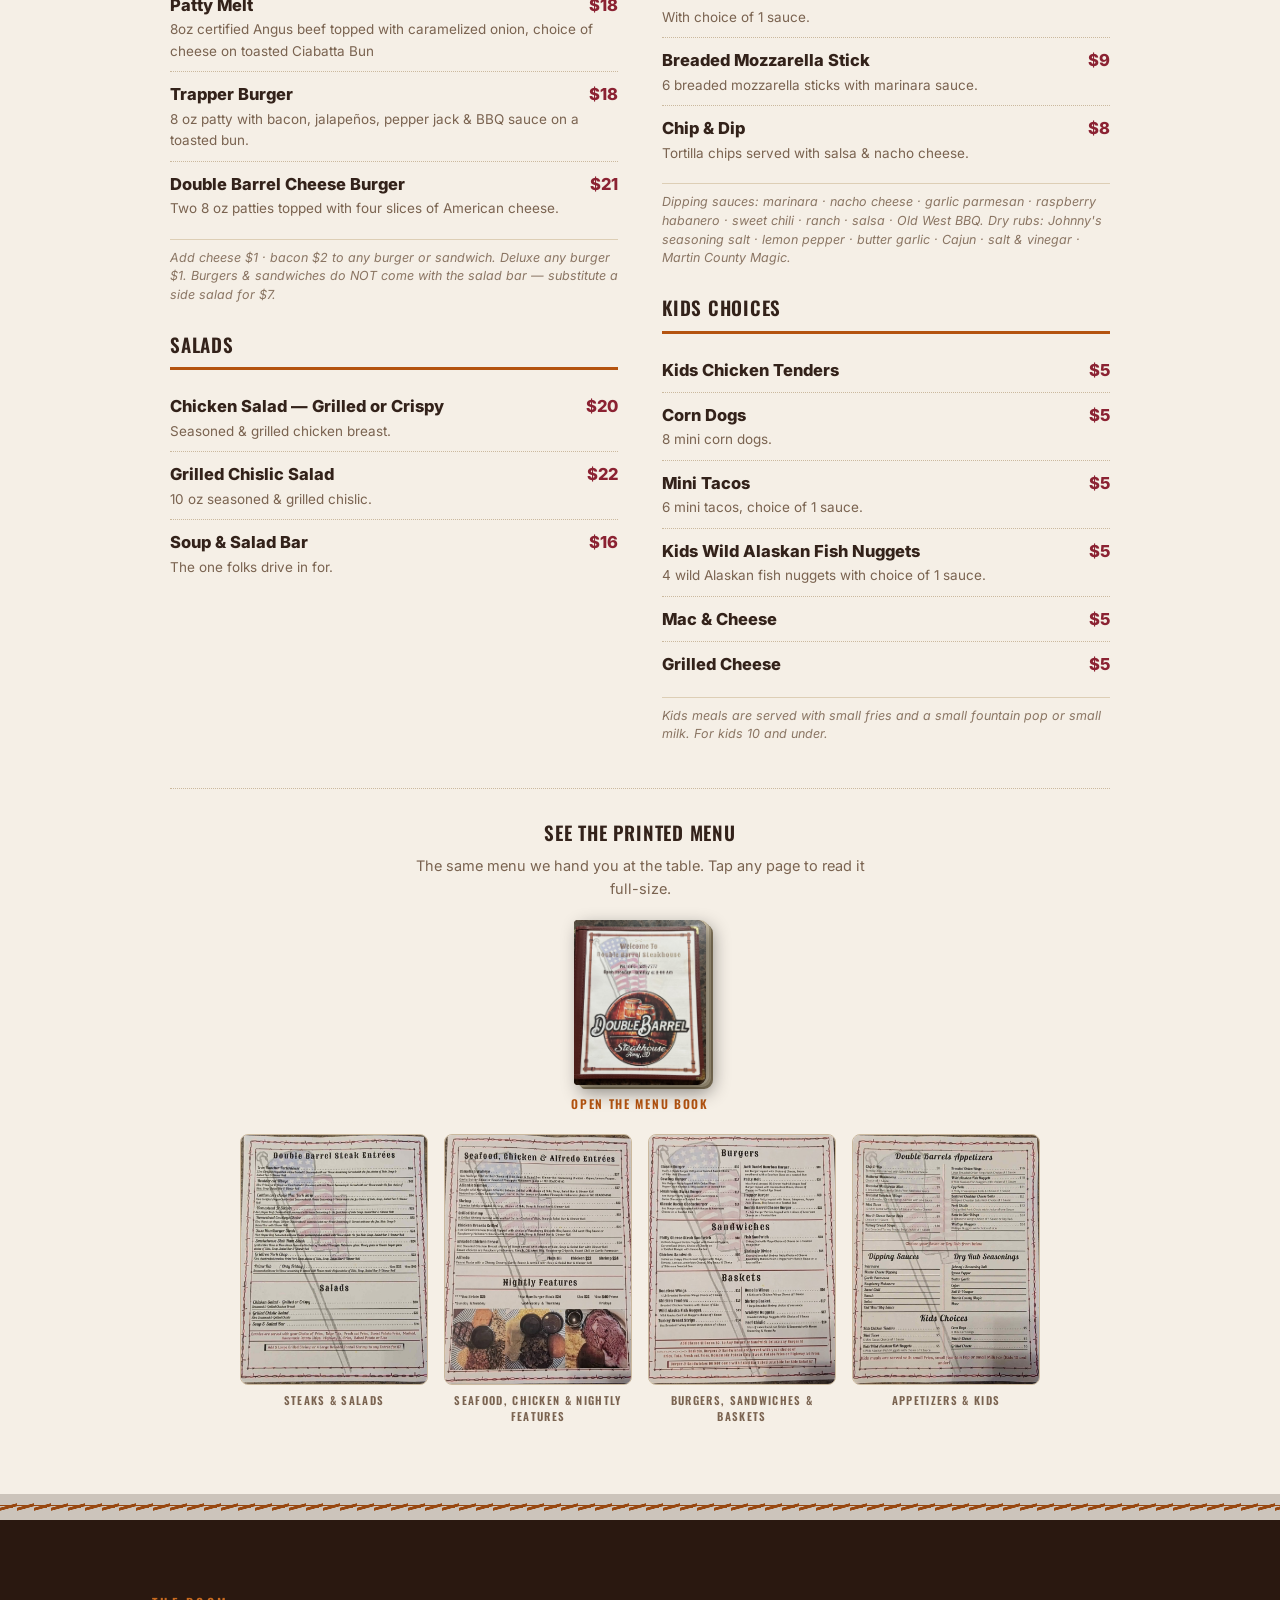
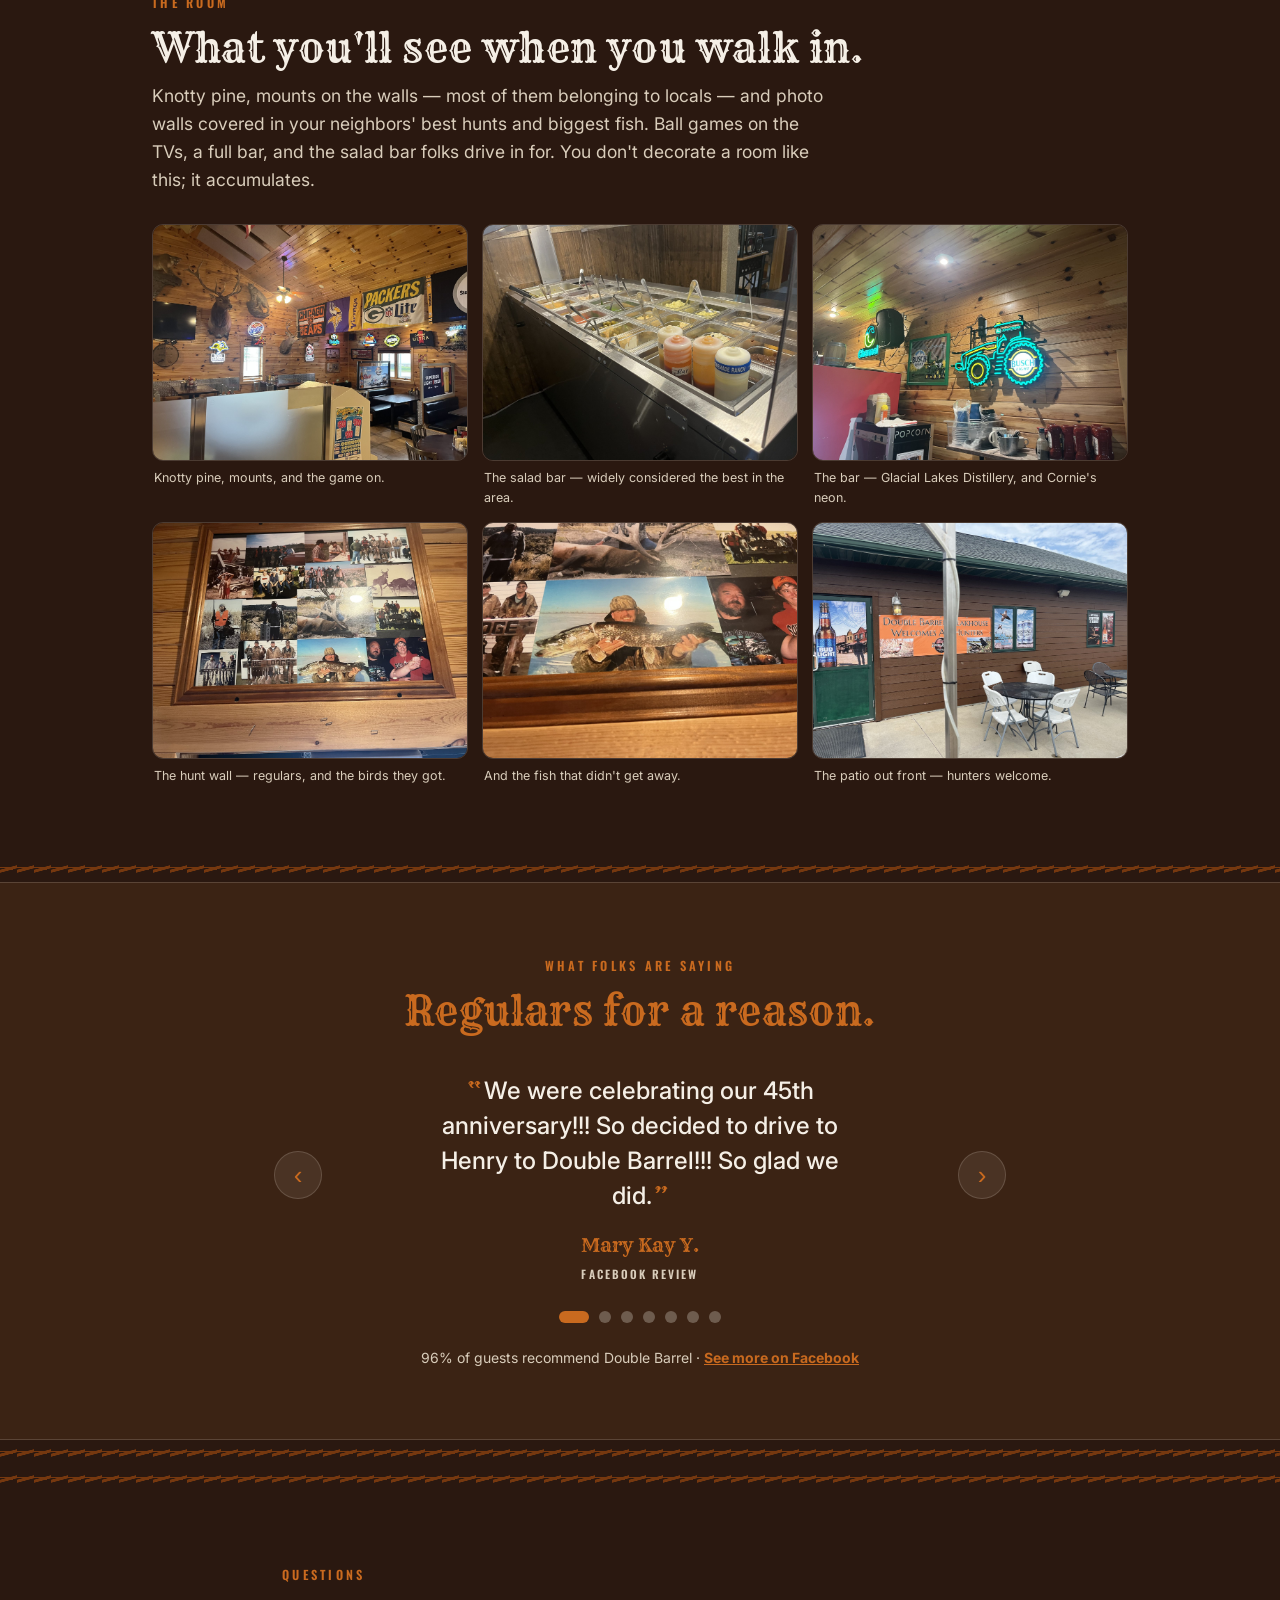
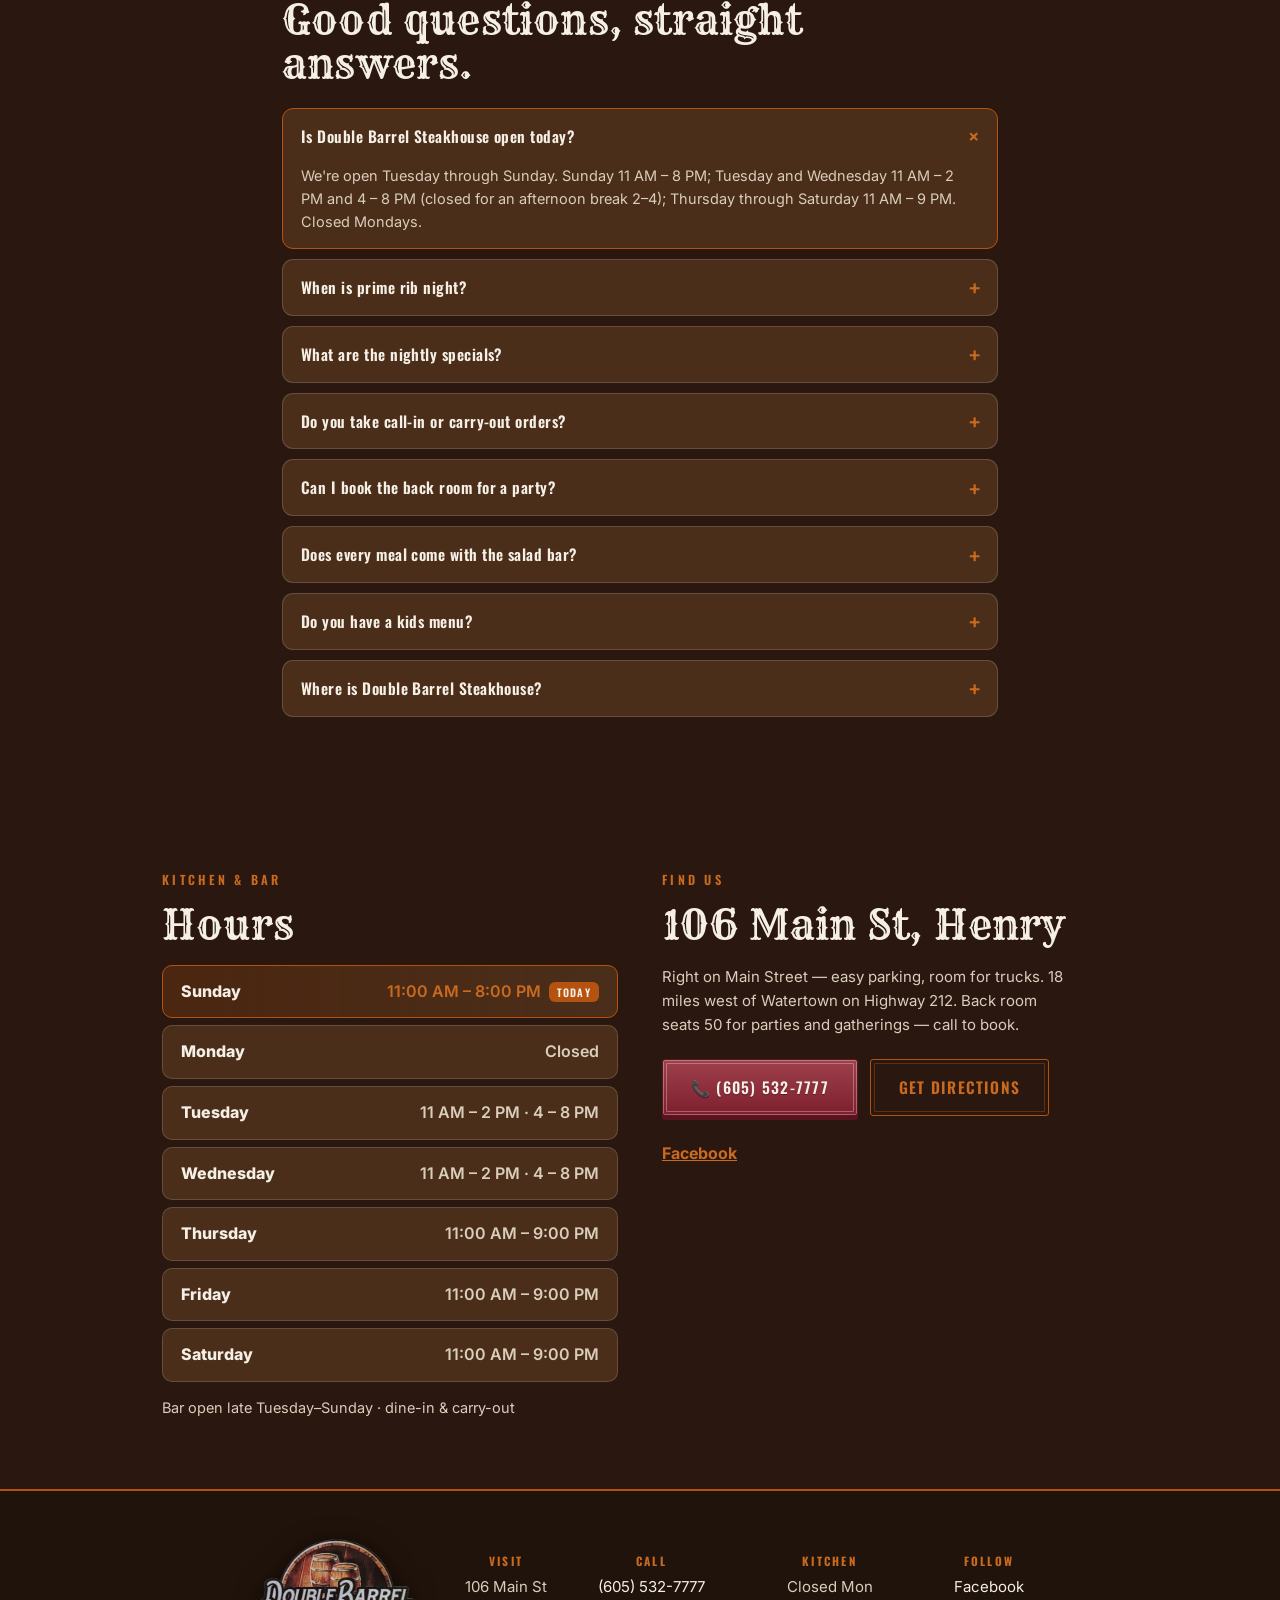
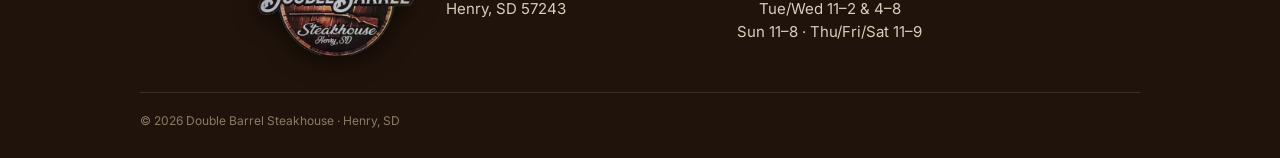
==== commit f7224105: "Printed menu photos follow editor prices" ====
--- a/index.html
+++ b/index.html
@@ -215,49 +215,50 @@
       <div class="menu-section" data-cat="steaks">
         <h3>Steaks</h3>
         <ul class="mlist">
-          <li><span class="nm">Iron Rancher Porterhouse · 22 oz</span><span class="pr">$49</span><span class="ds">Certified Angus, charbroiled &amp; seasoned with our house seasoning, served with au jus.</span></li>
-          <li><span class="nm">Boulder Cut Ribeye · 18 oz</span><span class="pr">$39</span><span class="ds">Prime cut, hand cut, charbroiled &amp; seasoned with our house seasoning, house-made au jus.</span></li>
-          <li><span class="nm">Cattleman's Choice New York Strip · 15 oz</span><span class="pr">$33</span><span class="ds">Certified Angus, charbroiled, house seasoning &amp; house-made au jus.</span></li>
-          <li><span class="nm">Homestead Cowboys Choice · 12 oz</span><span class="pr">$31</span><span class="ds">Hand-cut Angus sirloin, charbroiled &amp; seasoned with our house seasoning, served with au jus.</span></li>
-          <li><span class="nm">Homestead Jr Sirloin · 8 oz</span><span class="pr">$24</span><span class="ds">Angus beef, charbroiled &amp; seasoned with house seasoning &amp; au jus.</span></li>
-          <li><span class="nm">Sass HamBurger Steak · 14 oz</span><span class="pr">$23</span><span class="ds">Angus beef seasoned with our house seasoning, house-made au jus.</span></li>
-          <li><span class="nm">Smokehouse Slab Ham Steak · 18 oz</span><span class="pr">$22</span><span class="ds">Grilled bone-in ham steak, seared with roasted pineapple habanero, honey, or brown sugar glaze.</span></li>
-          <li><span class="nm">Gridiron Pork Chop · 10 oz</span><span class="pr">$22</span><span class="ds">Charbroiled boneless prime pork chop.</span></li>
-          <li><span class="nm">Prime Rib <em>(Only Friday)</em></span><span class="pr">$27 / $39</span><span class="ds">12 oz or 16 oz. Seasoned with our in-house seasoning, served with house-made au jus.</span></li>
+          <li><span class="nm">Iron Rancher Porterhouse · 22 oz</span><span class="pr">$54</span><span class="ds">Certified Angus, charbroiled &amp; seasoned with our house seasoning, served with au jus.</span></li>
+          <li><span class="nm">Boulder Cut Ribeye · 18 oz</span><span class="pr">$42</span><span class="ds">Prime cut, hand cut, charbroiled &amp; seasoned with our house seasoning, house-made au jus.</span></li>
+          <li><span class="nm">Cattleman's Choice New York Strip · 15 oz</span><span class="pr">$34</span><span class="ds">Certified Angus, charbroiled, house seasoning &amp; house-made au jus.</span></li>
+          <li><span class="nm">Homestead Cowboys Choice · 12 oz</span><span class="pr">$33</span><span class="ds">Hand-cut Angus sirloin, charbroiled &amp; seasoned with our house seasoning, served with au jus.</span></li>
+          <li><span class="nm">Homestead Jr Sirloin · 8 oz</span><span class="pr">$25</span><span class="ds">Angus beef, charbroiled &amp; seasoned with house seasoning &amp; au jus.</span></li>
+          <li><span class="nm">Sass HamBurger Steak · 14 oz</span><span class="pr">$24</span><span class="ds">Angus beef seasoned with our house seasoning, house-made au jus.</span></li>
+          <li><span class="nm">Smokehouse Slab Ham Steak · 18 oz</span><span class="pr">$24</span><span class="ds">Grilled bone-in ham steak, seared with roasted pineapple habanero, honey, or brown sugar glaze.</span></li>
+          <li><span class="nm">Gridiron Pork Chop · 10 oz</span><span class="pr">$23</span><span class="ds">Charbroiled boneless prime pork chop.</span></li>
+          <li><span class="nm">Prime Rib <em>(Only Friday)</em></span><span class="pr">$32 / $40</span><span class="ds">12 oz or 16 oz. Seasoned with our in-house seasoning, served with house-made au jus.</span></li>
         </ul>
         <p class="mnote">Entrées served with your choice of fries, tater tots, fresh-cut fries, sweet potato fries, mashed, homemade potato chips, Highway 40 fries, baked potato, or rice. Add 5 large grilled shrimp or 4 large breaded fantail shrimp to any entrée for $7.</p>
       </div>
       <div class="menu-section" data-cat="seafood-chicken-alfredo">
         <h3 style="margin-top:24px">Seafood, Chicken &amp; Alfredo</h3>
         <ul class="mlist">
-          <li><span class="nm">Canadian Walleye · 12 oz</span><span class="pr">$26</span><span class="ds">Walleye fillet, grilled. Seasoning: Cajun, lemon pepper, garlic butter, roasted pineapple habanero glaze, or none.</span></li>
-          <li><span class="nm">Atlantic Salmon</span><span class="pr">$26</span><span class="ds">Wild-caught Norwegian Atlantic salmon, grilled. Same seasoning choices as the walleye.</span></li>
-          <li><span class="nm">Shrimp</span><span class="pr">$21</span><span class="ds">7 jumbo lightly breaded shrimp.</span></li>
-          <li><span class="nm">Grilled Shrimp</span><span class="pr">$21</span><span class="ds">8 grilled shrimp served with melted butter.</span></li>
+          <li><span class="nm">Canadian Walleye · 12 oz</span><span class="pr">$27</span><span class="ds">Walleye fillet, grilled. Seasoning: Cajun, lemon pepper, garlic butter, roasted pineapple habanero glaze, or none.</span></li>
+          <li><span class="nm">Atlantic Salmon</span><span class="pr">$27</span><span class="ds">Wild-caught Norwegian Atlantic salmon, grilled. Same seasoning choices as the walleye.</span></li>
+          <li><span class="nm">Shrimp</span><span class="pr">$22</span><span class="ds">6 jumbo lightly breaded shrimp.</span></li>
+          <li><span class="nm">Grilled Shrimp</span><span class="pr">$22</span><span class="ds">8 grilled shrimp served with melted butter.</span></li>
           <li><span class="nm">Chicken Breasts Grilled · 6 oz</span><span class="pr">$20</span><span class="ds">Topped with raspberry chipotle BBQ, Old West BBQ, or raspberry habanero sauce.</span></li>
           <li><span class="nm">Breaded Chicken Breast · 6 oz</span><span class="pr">$20</span><span class="ds">Choice of sauce: raspberry habanero, ranch, Old West BBQ, raspberry chipotle, sweet chili, or garlic parmesan.</span></li>
-          <li><span class="nm">Alfredo</span><span class="pr">$18 / $21 / $23</span><span class="ds">Penne pasta in a cheesy creamy garlic sauce. Plain $18 · chicken $21 · shrimp $23.</span></li>
+          <li><span class="nm">Alfredo</span><span class="pr">$18 / $22 / $24</span><span class="ds">Penne pasta in a cheesy creamy garlic sauce. Plain $18 · chicken $21 · shrimp $23.</span></li>
         </ul>
       </div>
       <div class="menu-section" data-cat="burgers">
         <h3 style="margin-top:24px">Burgers</h3>
         <ul class="mlist">
-          <li><span class="nm">Classic Burger</span><span class="pr">$14</span><span class="ds">Half-lb fresh burger patty on a toasted bun with choice of side. Add cheese $1.</span></li>
-          <li><span class="nm">Cowboy Burger</span><span class="pr">$16</span><span class="ds">8 oz patty topped with onion rings, pepper jack &amp; BBQ sauce on a toasted bun.</span></li>
-          <li><span class="nm">Mushroom Swiss Burger</span><span class="pr">$16</span><span class="ds">8 oz patty topped with mushrooms &amp; Swiss cheese on a toasted bun.</span></li>
-          <li><span class="nm">Classic Bacon Cheeseburger</span><span class="pr">$17</span><span class="ds">8 oz patty topped with bacon &amp; American cheese on a toasted bun.</span></li>
-          <li><span class="nm">Jack Daniel Bourbon Burger</span><span class="pr">$17</span><span class="ds">8 oz burger with choice of cheese and bacon, smothered in bourbon glaze.</span></li>
-          <li><span class="nm">Patty Melt</span><span class="pr">$17</span><span class="ds">10 oz hand-pressed SD-grown Hadrick Angus beef, caramelized onion, choice of cheese on toasted rye.</span></li>
-          <li><span class="nm">Trapper Burger</span><span class="pr">$17</span><span class="ds">8 oz patty with bacon, jalapeños, pepper jack &amp; BBQ sauce on a toasted bun.</span></li>
-          <li><span class="nm">Double Barrel Cheese Burger</span><span class="pr">$19</span><span class="ds">Two 8 oz patties topped with four slices of American cheese.</span></li>
+          <li><span class="nm">Classic Burger</span><span class="pr">$15</span><span class="ds">Half-lb fresh burger patty on a toasted bun with choice of side. Add cheese $1.</span></li>
+          <li><span class="nm">Cowboy Burger</span><span class="pr">$17</span><span class="ds">8 oz patty topped with onion rings, pepper jack &amp; BBQ sauce on a toasted bun.</span></li>
+          <li><span class="nm">Mushroom Swiss Burger</span><span class="pr">$17</span><span class="ds">8 oz patty topped with mushrooms &amp; Swiss cheese on a toasted bun.</span></li>
+          <li><span class="nm">Classic Bacon Cheeseburger</span><span class="pr">$18</span><span class="ds">8 oz patty topped with bacon &amp; American cheese on a toasted bun.</span></li>
+          <li><span class="nm">Jack Daniel Bourbon Burger</span><span class="pr">$18</span><span class="ds">8 oz burger with choice of cheese and bacon, smothered in bourbon glaze.</span></li>
+          <li><span class="nm">Patty Melt</span><span class="pr">$18</span><span class="ds">8oz certified Angus beef topped with caramelized onion, choice of cheese on toasted
+Ciabatta Bun</span></li>
+          <li><span class="nm">Trapper Burger</span><span class="pr">$18</span><span class="ds">8 oz patty with bacon, jalapeños, pepper jack &amp; BBQ sauce on a toasted bun.</span></li>
+          <li><span class="nm">Double Barrel Cheese Burger</span><span class="pr">$21</span><span class="ds">Two 8 oz patties topped with four slices of American cheese.</span></li>
         </ul>
         <p class="mnote">Add cheese $1 · bacon $2 to any burger or sandwich. Deluxe any burger $1. Burgers &amp; sandwiches do NOT come with the salad bar — substitute a side salad for $7.</p>
       </div>
       <div class="menu-section" data-cat="salads">
         <h3 style="margin-top:24px">Salads</h3>
         <ul class="mlist">
-          <li><span class="nm">Chicken Salad — Grilled or Crispy</span><span class="pr">$19</span><span class="ds">Seasoned &amp; grilled chicken breast.</span></li>
-          <li><span class="nm">Grilled Chislic Salad</span><span class="pr">$21</span><span class="ds">10 oz seasoned &amp; grilled chislic.</span></li>
+          <li><span class="nm">Chicken Salad — Grilled or Crispy</span><span class="pr">$20</span><span class="ds">Seasoned &amp; grilled chicken breast.</span></li>
+          <li><span class="nm">Grilled Chislic Salad</span><span class="pr">$22</span><span class="ds">10 oz seasoned &amp; grilled chislic.</span></li>
           <li><span class="nm">Soup & Salad Bar</span><span class="pr">$16</span><span class="ds">The one folks drive in for.</span></li>
         </ul>
       </div>
@@ -266,43 +267,43 @@
       <div class="menu-section" data-cat="sandwiches">
         <h3>Sandwiches</h3>
         <ul class="mlist">
-          <li><span class="nm">Philly Cheese Steak Sandwich</span><span class="pr">$16</span><span class="ds">Grilled chopped sirloin, roasted peppers, caramelized onion, choice of cheese on a toasted hoagie with house au jus.</span></li>
-          <li><span class="nm">Fish Sandwich</span><span class="pr">$15</span><span class="ds">Crispy cod with mayo and choice of cheese on a toasted hoagie bun.</span></li>
-          <li><span class="nm">Shrimply Divine</span><span class="pr">$15</span><span class="ds">Crunchy breaded shrimp patty, choice of cheese, raspberry habanero or peppercorn ranch sauce.</span></li>
-          <li><span class="nm">Chicken Sandwich</span><span class="pr">$13</span><span class="ds">Grilled or crispy chicken breast, mayo, tomato, lettuce, American cheese &amp; BBQ sauce, with choice of side.</span></li>
+          <li><span class="nm">Philly Cheese Steak Sandwich</span><span class="pr">$18</span><span class="ds">Grilled chopped Ribeye topped with roasted peppers, caramelized onion, choice of cheese on a toasted ciabatta bun &amp; house au jus.</span></li>
+          <li><span class="nm">Fish Sandwich</span><span class="pr">$18</span><span class="ds">2 Crispy Cod patties topped with choice of cheese, mayo on a toasted ciabatta bun </span></li>
+          <li><span class="nm">Shrimply Divine</span><span class="pr">$16</span><span class="ds">Crunchy breaded shrimp patty, choice of cheese, raspberry habanero sauce on a toasted bun</span></li>
+          <li><span class="nm">Chicken Sandwich</span><span class="pr">$15</span><span class="ds">Grilled or crispy chicken breast, mayo, tomato, lettuce, american cheese &amp; BBQ sauce, on a toasted bun.</span></li>
         </ul>
       </div>
       <div class="menu-section" data-cat="baskets">
         <h3 style="margin-top:24px">Baskets</h3>
         <ul class="mlist">
-          <li><span class="nm">Beef Chislic · 10 oz</span><span class="pr">$18</span><span class="ds">Cubed hand-cut sirloin seasoned with house seasoning &amp; house au jus.</span></li>
-          <li><span class="nm">Walleye Nuggets</span><span class="pr">$16</span><span class="ds">Breaded walleye nuggets with choice of 1 sauce.</span></li>
-          <li><span class="nm">Bone In Wings</span><span class="pr">$15</span><span class="ds">8 rotisserie chicken wings, choice of 1 sauce.</span></li>
-          <li><span class="nm">Shrimp Basket</span><span class="pr">$15</span><span class="ds">7 large breaded shrimp, choice of 1 sauce.</span></li>
-          <li><span class="nm">Wild Alaska Fish Nugget</span><span class="pr">$13</span><span class="ds">Wild Alaska cod fish nuggets, choice of 1 sauce.</span></li>
-          <li><span class="nm">Boneless Wings</span><span class="pr">$12</span><span class="ds">½ lb breaded boneless wings, choice of 1 sauce.</span></li>
-          <li><span class="nm">Chicken Tenders</span><span class="pr">$12</span><span class="ds">Breaded chicken tenders with choice of side.</span></li>
-          <li><span class="nm">Turkey Breast Strips</span><span class="pr">$10</span><span class="ds">8 oz breaded turkey breast strip, choice of 1 sauce.</span></li>
+          <li><span class="nm">Beef Chislic · 10 oz</span><span class="pr">$19</span><span class="ds">Cubed hand-cut sirloin seasoned with house seasoning &amp; house au jus &amp; choice of side</span></li>
+          <li><span class="nm">Walleye Nuggets</span><span class="pr">$17</span><span class="ds">Breaded walleye nuggets with choice of 1 sauce &amp; choice of side</span></li>
+          <li><span class="nm">Bone In Wings</span><span class="pr">$16</span><span class="ds">8 rotisserie chicken wings, choice of 1 sauce &amp; choice of side</span></li>
+          <li><span class="nm">Shrimp Basket</span><span class="pr">$17</span><span class="ds">6 large breaded shrimp, choice of 1 sauce &amp; choice of side &amp; choice of side</span></li>
+          <li><span class="nm">Wild Alaska Fish Nugget</span><span class="pr">$13</span><span class="ds">Wild Alaskan cod fish nuggets, choice of 1 sauce &amp; choice of side &amp; choice of side</span></li>
+          <li><span class="nm">Boneless Wings</span><span class="pr">$13</span><span class="ds">½ lb breaded boneless wings, choice of 1 sauce &amp; choice of side</span></li>
+          <li><span class="nm">Chicken Tenders</span><span class="pr">$13</span><span class="ds">Breaded chicken tenders with choice of side.</span></li>
+          <li><span class="nm">Turkey Breast Strips</span><span class="pr">$14</span><span class="ds">8 oz breaded turkey breast strip, choice of 1 sauce &amp; choice of side</span></li>
         </ul>
         <p class="mnote">Baskets, burgers &amp; sandwiches served with your choice of fries, tots, fresh-cut fries, homemade potato chips, sweet potato fries, or Highway 40 fries.</p>
       </div>
       <div class="menu-section" data-cat="appetizers">
         <h3 style="margin-top:24px">Appetizers</h3>
         <ul class="mlist">
-          <li><span class="nm">Walleye Nuggets</span><span class="pr">$15</span><span class="ds">With choice of side.</span></li>
+          <li><span class="nm">Walleye Nuggets</span><span class="pr">$14</span><span class="ds"> Walleye Nuggets with choice of 1 sauce</span></li>
           <li><span class="nm">Pork Chislic · 10 oz</span><span class="pr">$12</span><span class="ds">Grilled, with choice of one sauce.</span></li>
-          <li><span class="nm">Bone In Chix Wings</span><span class="pr">$12</span><span class="ds">8 rotisserie wings, choice of 1 sauce or dry rub.</span></li>
-          <li><span class="nm">Egg Rolls</span><span class="pr">$11</span><span class="ds">3 Philly cheesesteak rolls &amp; choice of 1 sauce.</span></li>
-          <li><span class="nm">Battered Cheddar Cheese Balls</span><span class="pr">$11</span><span class="ds">With choice of 1 sauce.</span></li>
+          <li><span class="nm">Bone In Chix Wings</span><span class="pr">$13</span><span class="ds">8 rotisserie wings, choice of 1 sauce or dry rub.</span></li>
+          <li><span class="nm">Egg Rolls</span><span class="pr">$11</span><span class="ds">3 cristy pork egg rolls with Choice of 1 Sauce </span></li>
+          <li><span class="nm">Battered Cheddar Cheese Balls</span><span class="pr">$12</span><span class="ds">With choice of 1 sauce.</span></li>
           <li><span class="nm">Breaded Onion Rings</span><span class="pr">$10</span><span class="ds">Large breaded onion rings with choice of 1 sauce.</span></li>
           <li><span class="nm">Wild Alaskan Fish Nuggets</span><span class="pr">$10</span><span class="ds">8 wild Alaskan fish nuggets with choice of 1 sauce.</span></li>
           <li><span class="nm">Turkey Breast Strips</span><span class="pr">$10</span><span class="ds">8 oz breaded turkey breast strip, choice of 1 sauce.</span></li>
           <li><span class="nm">Mini Tacos</span><span class="pr">$9</span><span class="ds">10 mini tacos with choice of salsa or nacho cheese.</span></li>
           <li><span class="nm">Mac & Cheese Bacon Bites</span><span class="pr">$9</span><span class="ds">With choice of 1 sauce.</span></li>
-          <li><span class="nm">Breaded Boneless Wings</span><span class="pr">$9</span><span class="ds">½ lb breaded chicken wings served with one sauce.</span></li>
-          <li><span class="nm">Battered Mushrooms</span><span class="pr">$8</span><span class="ds">With choice of 1 sauce.</span></li>
-          <li><span class="nm">Breaded Mozzarella Stick</span><span class="pr">$8</span><span class="ds">6 breaded mozzarella sticks with marinara sauce.</span></li>
-          <li><span class="nm">Chip & Dip</span><span class="pr">$7</span><span class="ds">Tortilla chips served with salsa &amp; nacho cheese.</span></li>
+          <li><span class="nm">Breaded Boneless Wings</span><span class="pr">$10</span><span class="ds">½ lb breaded boneless chicken wings served with one sauce.</span></li>
+          <li><span class="nm">Battered Mushrooms</span><span class="pr">$9</span><span class="ds">With choice of 1 sauce.</span></li>
+          <li><span class="nm">Breaded Mozzarella Stick</span><span class="pr">$9</span><span class="ds">6 breaded mozzarella sticks with marinara sauce.</span></li>
+          <li><span class="nm">Chip & Dip</span><span class="pr">$8</span><span class="ds">Tortilla chips served with salsa &amp; nacho cheese.</span></li>
         </ul>
         <p class="mnote">Dipping sauces: marinara · nacho cheese · garlic parmesan · raspberry habanero · sweet chili · ranch · salsa · Old West BBQ. Dry rubs: Johnny's seasoning salt · lemon pepper · butter garlic · Cajun · salt &amp; vinegar · Martin County Magic.</p>
       </div>
@@ -478,6 +479,7 @@
   <button class="lb-nav lb-next" id="lbNext" type="button" aria-label="Next page">&rsaquo;</button>
 </div>
 
+<script src="printed-prices.js"></script>
 <script src="script.js"></script>
 <script src="holiday.js"></script>
 </body>
